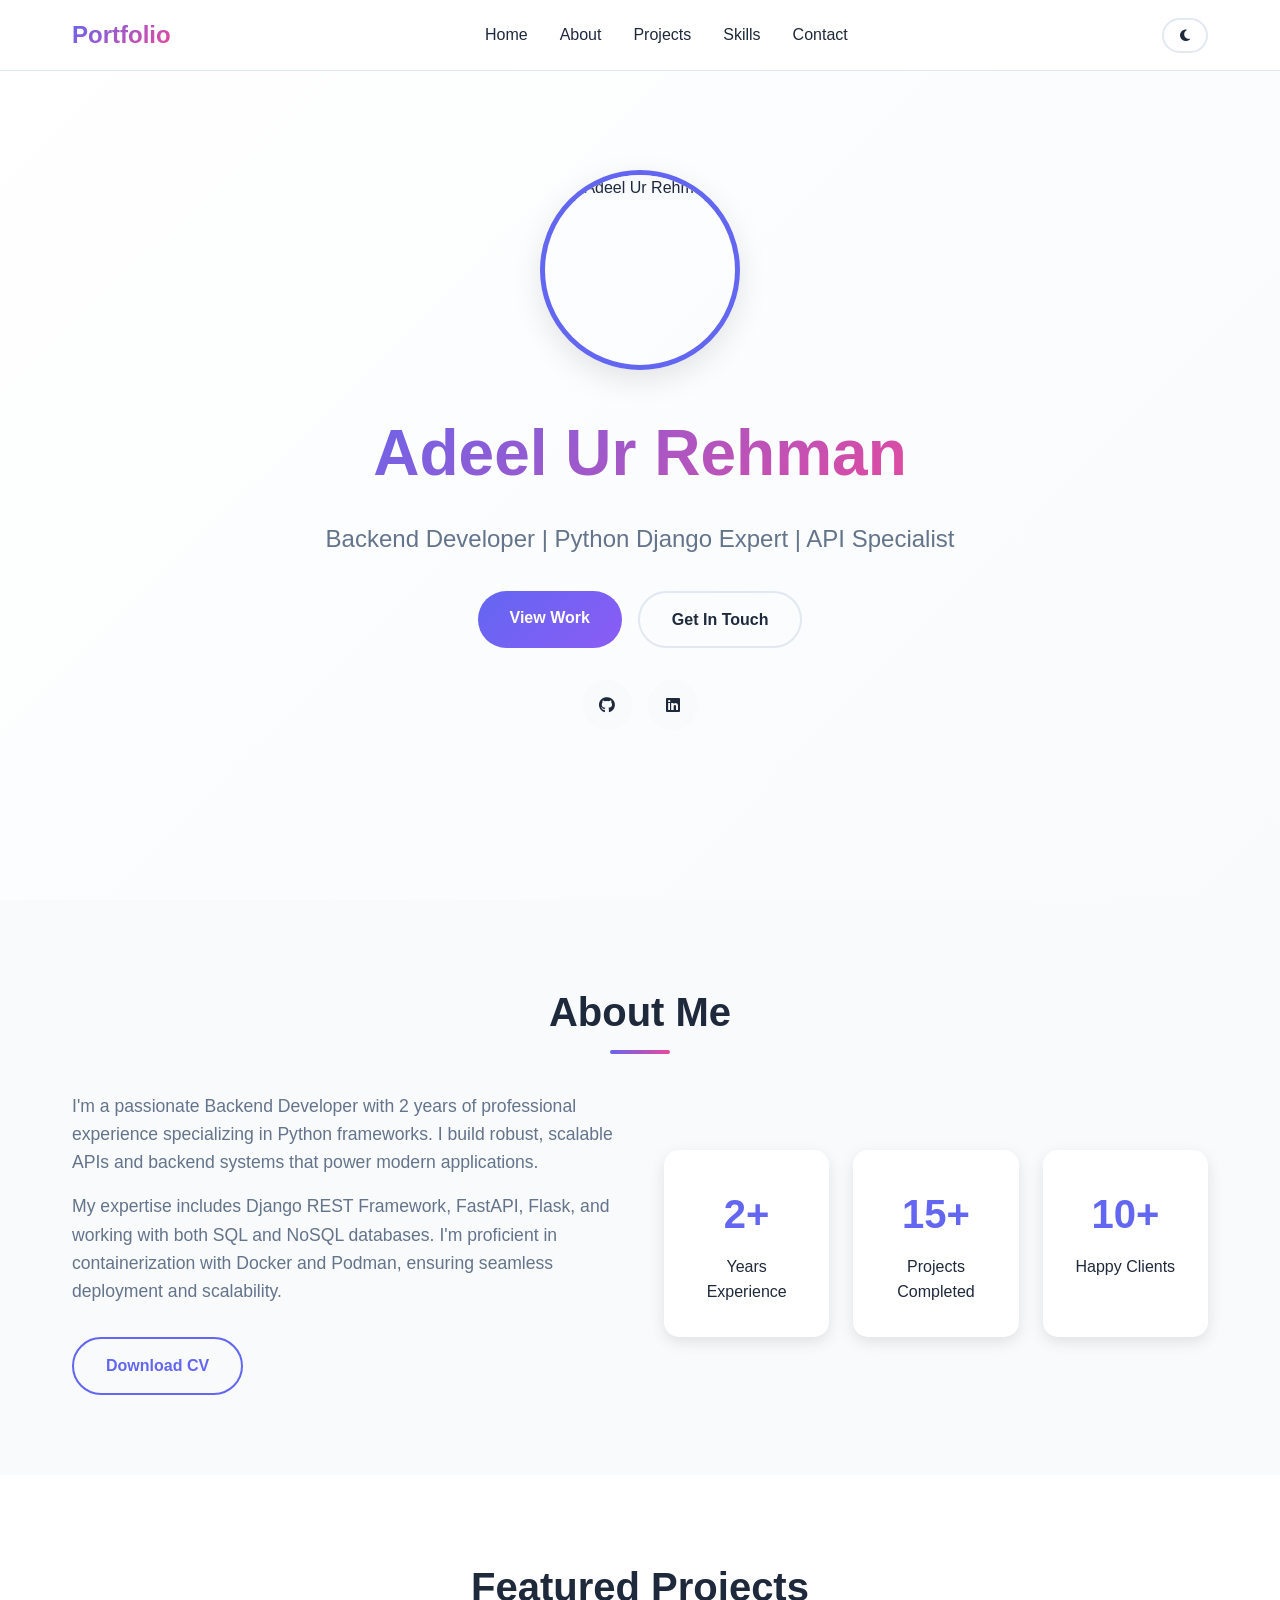
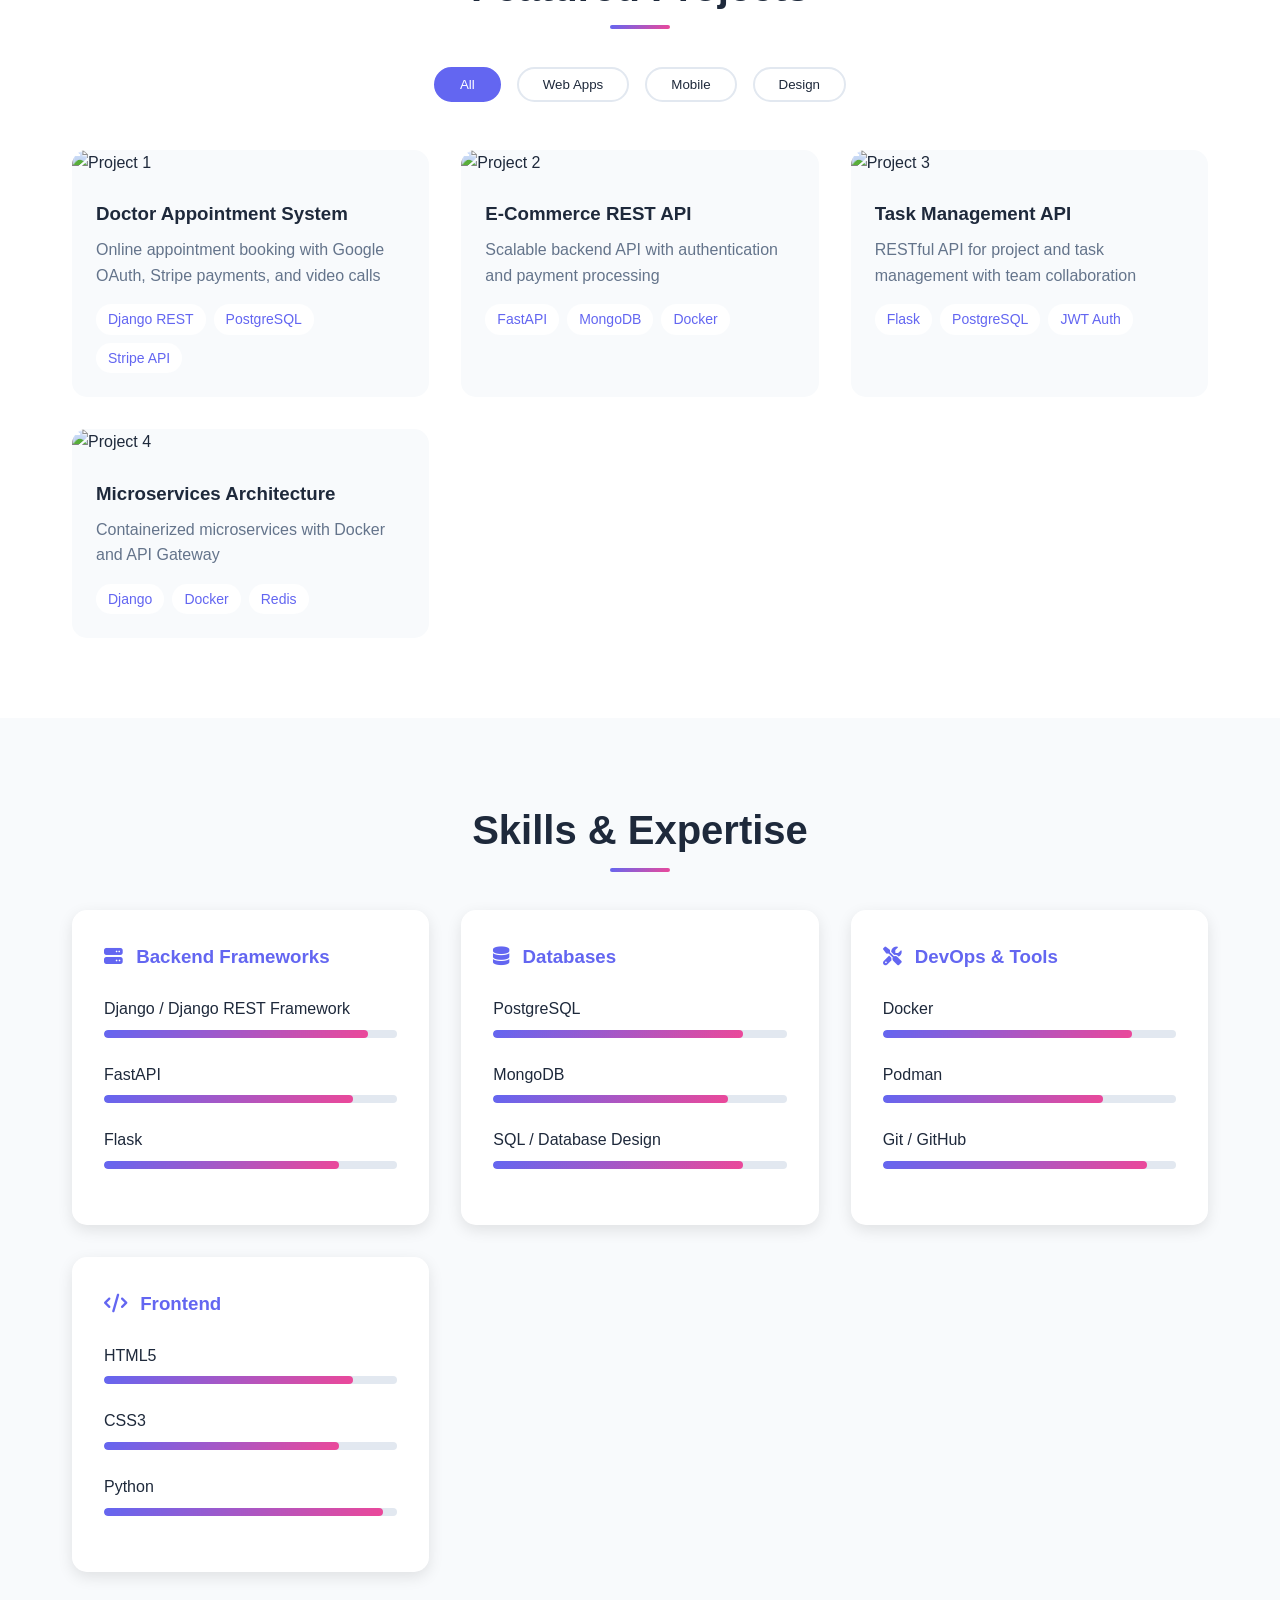
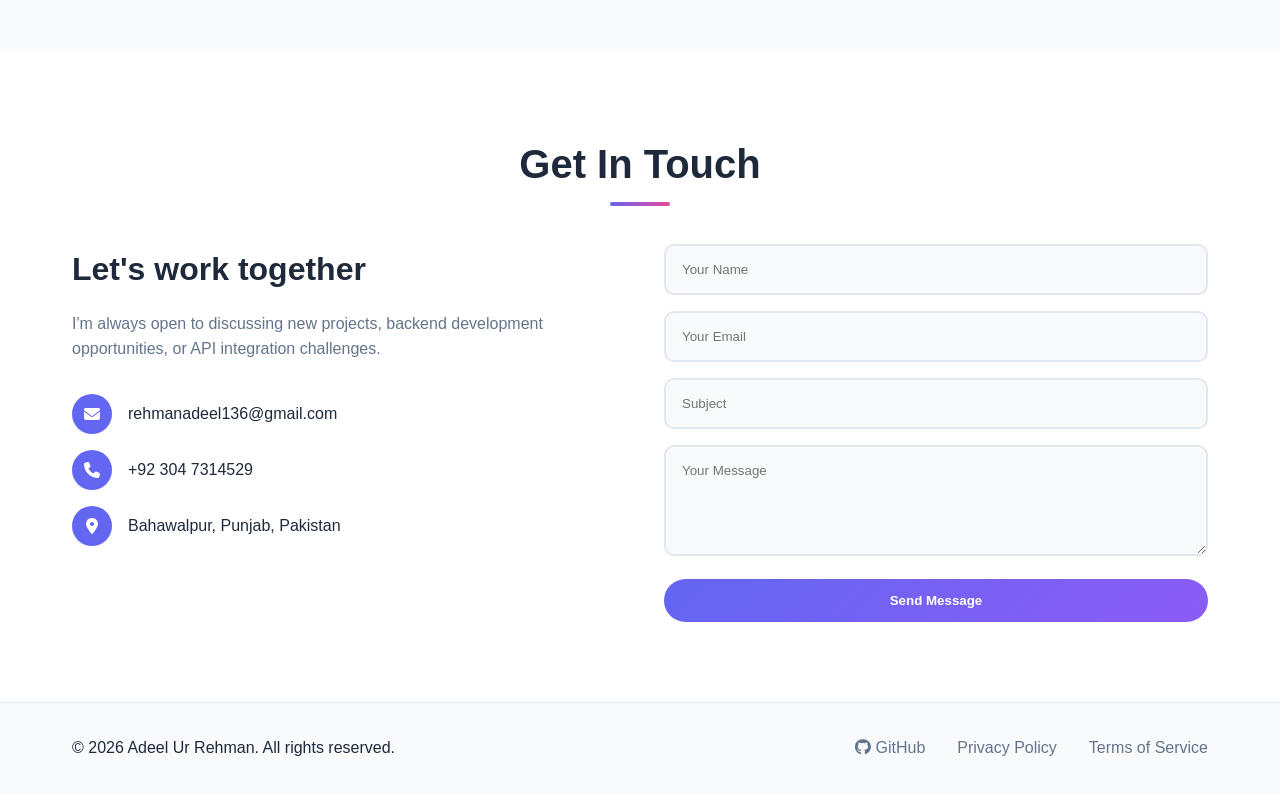
==== portfolio/index.html @ ce714e22 "first commit" ====
<!DOCTYPE html>
<html lang="en">
<head>
    <meta charset="UTF-8">
    <meta name="viewport" content="width=device-width, initial-scale=1.0">
    <title>Professional Portfolio</title>
    <link rel="stylesheet" href="style.css?v=2">
    <link rel="stylesheet" href="https://cdnjs.cloudflare.com/ajax/libs/font-awesome/6.4.0/css/all.min.css">
</head>
<body>
    <nav class="navbar">
        <div class="container">
            <a href="#" class="logo">Portfolio</a>
            <ul class="nav-links">
                <li><a href="#home">Home</a></li>
                <li><a href="#about">About</a></li>
                <li><a href="#projects">Projects</a></li>
                <li><a href="#skills">Skills</a></li>
                <li><a href="#contact">Contact</a></li>
            </ul>
            <button class="theme-toggle" id="themeToggle"><i class="fas fa-moon"></i></button>
        </div>
    </nav>

    <section id="home" class="hero">
        <div class="container">
            <div class="hero-content">
                <div class="profile-image">
                    <img src="profile.jpg" alt="Adeel Ur Rehman" id="profileImg">
                    <div class="upload-overlay">
                        <label for="imageUpload" class="upload-label">
                            <i class="fas fa-camera"></i>
                        </label>
                        <input type="file" id="imageUpload" accept="image/*" style="display: none;">
                    </div>
                </div>
                <h1>Adeel Ur Rehman</h1>
                <p class="subtitle">Backend Developer | Python Django Expert | API Specialist</p>
                <div class="cta-buttons">
                    <a href="#projects" class="btn btn-primary">View Work</a>
                    <a href="#contact" class="btn btn-secondary">Get In Touch</a>
                </div>
                <div class="social-links">
                    <a href="https://github.com/ADEEL-HUB-ART" target="_blank"><i class="fab fa-github"></i></a>
                    <a href="https://www.linkedin.com/in/adeel-rehman-08999b2b2/" target="_blank"><i class="fab fa-linkedin"></i></a>
                </div>
            </div>
        </div>
    </section>

    <section id="about" class="about">
        <div class="container">
            <h2 class="section-title">About Me</h2>
            <div class="about-content">
                <div class="about-text">
                    <p>I'm a passionate Backend Developer with 2 years of professional experience specializing in Python frameworks. I build robust, scalable APIs and backend systems that power modern applications.</p>
                    <p>My expertise includes Django REST Framework, FastAPI, Flask, and working with both SQL and NoSQL databases. I'm proficient in containerization with Docker and Podman, ensuring seamless deployment and scalability.</p>
                    <a href="#" class="btn btn-outline">Download CV</a>
                </div>
                <div class="about-stats">
                    <div class="stat-card">
                        <h3>2+</h3>
                        <p>Years Experience</p>
                    </div>
                    <div class="stat-card">
                        <h3>15+</h3>
                        <p>Projects Completed</p>
                    </div>
                    <div class="stat-card">
                        <h3>10+</h3>
                        <p>Happy Clients</p>
                    </div>
                </div>
            </div>
        </div>
    </section>

    <section id="projects" class="projects">
        <div class="container">
            <h2 class="section-title">Featured Projects</h2>
            <div class="filter-buttons">
                <button class="filter-btn active" data-filter="all">All</button>
                <button class="filter-btn" data-filter="web">Web Apps</button>
                <button class="filter-btn" data-filter="mobile">Mobile</button>
                <button class="filter-btn" data-filter="design">Design</button>
            </div>
            <div class="projects-grid">
                <div class="project-card" data-category="web">
                    <div class="project-image">
                        <img src="https://via.placeholder.com/400x300/6366f1/ffffff?text=Doctor+Appointment+System" alt="Project 1">
                        <div class="project-overlay">
                            <a href="#" class="project-link"><i class="fas fa-external-link-alt"></i></a>
                            <a href="#" class="project-link"><i class="fab fa-github"></i></a>
                        </div>
                    </div>
                    <div class="project-info">
                        <h3>Doctor Appointment System</h3>
                        <p>Online appointment booking with Google OAuth, Stripe payments, and video calls</p>
                        <div class="project-tags">
                            <span>Django REST</span>
                            <span>PostgreSQL</span>
                            <span>Stripe API</span>
                        </div>
                    </div>
                </div>
                <div class="project-card" data-category="web">
                    <div class="project-image">
                        <img src="https://via.placeholder.com/400x300/8b5cf6/ffffff?text=REST+API" alt="Project 2">
                        <div class="project-overlay">
                            <a href="#" class="project-link"><i class="fas fa-external-link-alt"></i></a>
                            <a href="#" class="project-link"><i class="fab fa-github"></i></a>
                        </div>
                    </div>
                    <div class="project-info">
                        <h3>E-Commerce REST API</h3>
                        <p>Scalable backend API with authentication and payment processing</p>
                        <div class="project-tags">
                            <span>FastAPI</span>
                            <span>MongoDB</span>
                            <span>Docker</span>
                        </div>
                    </div>
                </div>
                <div class="project-card" data-category="web">
                    <div class="project-image">
                        <img src="https://via.placeholder.com/400x300/ec4899/ffffff?text=Task+Manager" alt="Project 3">
                        <div class="project-overlay">
                            <a href="#" class="project-link"><i class="fas fa-external-link-alt"></i></a>
                            <a href="#" class="project-link"><i class="fab fa-github"></i></a>
                        </div>
                    </div>
                    <div class="project-info">
                        <h3>Task Management API</h3>
                        <p>RESTful API for project and task management with team collaboration</p>
                        <div class="project-tags">
                            <span>Flask</span>
                            <span>PostgreSQL</span>
                            <span>JWT Auth</span>
                        </div>
                    </div>
                </div>
                <div class="project-card" data-category="web">
                    <div class="project-image">
                        <img src="https://via.placeholder.com/400x300/10b981/ffffff?text=Microservices" alt="Project 4">
                        <div class="project-overlay">
                            <a href="#" class="project-link"><i class="fas fa-external-link-alt"></i></a>
                            <a href="#" class="project-link"><i class="fab fa-github"></i></a>
                        </div>
                    </div>
                    <div class="project-info">
                        <h3>Microservices Architecture</h3>
                        <p>Containerized microservices with Docker and API Gateway</p>
                        <div class="project-tags">
                            <span>Django</span>
                            <span>Docker</span>
                            <span>Redis</span>
                        </div>
                    </div>
                </div>
            </div>
        </div>
    </section>

    <section id="skills" class="skills">
        <div class="container">
            <h2 class="section-title">Skills & Expertise</h2>
            <div class="skills-grid">
                <div class="skill-category">
                    <h3><i class="fas fa-server"></i> Backend Frameworks</h3>
                    <div class="skill-items">
                        <div class="skill-item">
                            <span>Django / Django REST Framework</span>
                            <div class="skill-bar"><div class="skill-progress" data-progress="90"></div></div>
                        </div>
                        <div class="skill-item">
                            <span>FastAPI</span>
                            <div class="skill-bar"><div class="skill-progress" data-progress="85"></div></div>
                        </div>
                        <div class="skill-item">
                            <span>Flask</span>
                            <div class="skill-bar"><div class="skill-progress" data-progress="80"></div></div>
                        </div>
                    </div>
                </div>
                <div class="skill-category">
                    <h3><i class="fas fa-database"></i> Databases</h3>
                    <div class="skill-items">
                        <div class="skill-item">
                            <span>PostgreSQL</span>
                            <div class="skill-bar"><div class="skill-progress" data-progress="85"></div></div>
                        </div>
                        <div class="skill-item">
                            <span>MongoDB</span>
                            <div class="skill-bar"><div class="skill-progress" data-progress="80"></div></div>
                        </div>
                        <div class="skill-item">
                            <span>SQL / Database Design</span>
                            <div class="skill-bar"><div class="skill-progress" data-progress="85"></div></div>
                        </div>
                    </div>
                </div>
                <div class="skill-category">
                    <h3><i class="fas fa-tools"></i> DevOps & Tools</h3>
                    <div class="skill-items">
                        <div class="skill-item">
                            <span>Docker</span>
                            <div class="skill-bar"><div class="skill-progress" data-progress="85"></div></div>
                        </div>
                        <div class="skill-item">
                            <span>Podman</span>
                            <div class="skill-bar"><div class="skill-progress" data-progress="75"></div></div>
                        </div>
                        <div class="skill-item">
                            <span>Git / GitHub</span>
                            <div class="skill-bar"><div class="skill-progress" data-progress="90"></div></div>
                        </div>
                    </div>
                </div>
                <div class="skill-category">
                    <h3><i class="fas fa-code"></i> Frontend</h3>
                    <div class="skill-items">
                        <div class="skill-item">
                            <span>HTML5</span>
                            <div class="skill-bar"><div class="skill-progress" data-progress="85"></div></div>
                        </div>
                        <div class="skill-item">
                            <span>CSS3</span>
                            <div class="skill-bar"><div class="skill-progress" data-progress="80"></div></div>
                        </div>
                        <div class="skill-item">
                            <span>Python</span>
                            <div class="skill-bar"><div class="skill-progress" data-progress="95"></div></div>
                        </div>
                    </div>
                </div>
            </div>
        </div>
    </section>

    <section id="contact" class="contact">
        <div class="container">
            <h2 class="section-title">Get In Touch</h2>
            <div class="contact-content">
                <div class="contact-info">
                    <h3>Let's work together</h3>
                    <p>I'm always open to discussing new projects, backend development opportunities, or API integration challenges.</p>
                    <div class="contact-details">
                        <div class="contact-item">
                            <i class="fas fa-envelope"></i>
                            <span>rehmanadeel136@gmail.com</span>
                        </div>
                        <div class="contact-item">
                            <i class="fas fa-phone"></i>
                            <span>+92 304 7314529</span>
                        </div>
                        <div class="contact-item">
                            <i class="fas fa-map-marker-alt"></i>
                            <span>Bahawalpur, Punjab, Pakistan</span>
                        </div>
                    </div>
                </div>
                <form class="contact-form" id="contactForm">
                    <div class="form-group">
                        <input type="text" name="name" placeholder="Your Name" required>
                    </div>
                    <div class="form-group">
                        <input type="email" name="email" placeholder="Your Email" required>
                    </div>
                    <div class="form-group">
                        <input type="text" name="subject" placeholder="Subject" required>
                    </div>
                    <div class="form-group">
                        <textarea name="message" placeholder="Your Message" rows="5" required></textarea>
                    </div>
                    <button type="submit" class="btn btn-primary">Send Message</button>
                </form>
            </div>
        </div>
    </section>

    <footer class="footer">
        <div class="container">
            <p>&copy; 2026 Adeel Ur Rehman. All rights reserved.</p>
            <div class="footer-links">
                <a href="https://github.com/ADEEL-HUB-ART" target="_blank"><i class="fab fa-github"></i> GitHub</a>
                <a href="#">Privacy Policy</a>
                <a href="#">Terms of Service</a>
            </div>
        </div>
    </footer>

    <script src="script.js?v=3"></script>
</body>
</html>
---- portfolio/style.css ----
* {
    margin: 0;
    padding: 0;
    box-sizing: border-box;
}

:root {
    --primary: #6366f1;
    --secondary: #8b5cf6;
    --accent: #ec4899;
    --bg: #ffffff;
    --bg-secondary: #f8fafc;
    --text: #1e293b;
    --text-secondary: #64748b;
    --border: #e2e8f0;
    --shadow: rgba(0, 0, 0, 0.1);
}

[data-theme="dark"] {
    --bg: #0f172a;
    --bg-secondary: #1e293b;
    --text: #f1f5f9;
    --text-secondary: #94a3b8;
    --border: #334155;
    --shadow: rgba(0, 0, 0, 0.3);
}

body {
    font-family: 'Inter', -apple-system, BlinkMacSystemFont, 'Segoe UI', sans-serif;
    background: var(--bg);
    color: var(--text);
    line-height: 1.6;
    transition: background 0.3s, color 0.3s;
}

html {
    scroll-behavior: smooth;
}

.container {
    max-width: 1200px;
    margin: 0 auto;
    padding: 0 2rem;
}

.navbar {
    position: fixed;
    top: 0;
    width: 100%;
    background: var(--bg);
    backdrop-filter: blur(10px);
    border-bottom: 1px solid var(--border);
    z-index: 1000;
    transition: all 0.3s;
}

.navbar .container {
    display: flex;
    justify-content: space-between;
    align-items: center;
    padding: 1rem 2rem;
}

.logo {
    font-size: 1.5rem;
    font-weight: 700;
    background: linear-gradient(135deg, var(--primary), var(--accent));
    -webkit-background-clip: text;
    -webkit-text-fill-color: transparent;
    text-decoration: none;
}

.nav-links {
    display: flex;
    list-style: none;
    gap: 2rem;
}

.nav-links a {
    color: var(--text);
    text-decoration: none;
    font-weight: 500;
    transition: color 0.3s;
}

.nav-links a:hover {
    color: var(--primary);
}

.theme-toggle {
    background: none;
    border: 2px solid var(--border);
    color: var(--text);
    padding: 0.5rem 1rem;
    border-radius: 50px;
    cursor: pointer;
    transition: all 0.3s;
}

.theme-toggle:hover {
    border-color: var(--primary);
    color: var(--primary);
}

.hero {
    min-height: 100vh;
    display: flex;
    align-items: center;
    padding-top: 80px;
    background: linear-gradient(135deg, var(--bg) 0%, var(--bg-secondary) 100%);
}

.hero-content {
    text-align: center;
}

.profile-image {
    width: 200px;
    height: 200px;
    margin: 0 auto 2rem;
    position: relative;
    border-radius: 50%;
    overflow: hidden;
    border: 5px solid var(--primary);
    box-shadow: 0 10px 30px var(--shadow);
}

.profile-image img {
    width: 100%;
    height: 100%;
    object-fit: cover;
    background: var(--bg-secondary);
}

.upload-overlay {
    position: absolute;
    bottom: 0;
    left: 0;
    right: 0;
    background: rgba(99, 102, 241, 0.9);
    padding: 0.5rem;
    opacity: 0;
    transition: opacity 0.3s;
}

.profile-image:hover .upload-overlay {
    opacity: 1;
}

.upload-label {
    color: white;
    cursor: pointer;
    display: flex;
    align-items: center;
    justify-content: center;
}

.upload-label i {
    font-size: 1.2rem;
}

.hero h1 {
    font-size: 4rem;
    font-weight: 800;
    margin-bottom: 1rem;
    background: linear-gradient(135deg, var(--primary), var(--accent));
    -webkit-background-clip: text;
    -webkit-text-fill-color: transparent;
    animation: fadeInUp 0.8s ease;
}

.subtitle {
    font-size: 1.5rem;
    color: var(--text-secondary);
    margin-bottom: 2rem;
    animation: fadeInUp 1s ease;
}

.cta-buttons {
    display: flex;
    gap: 1rem;
    justify-content: center;
    margin-bottom: 2rem;
    animation: fadeInUp 1.2s ease;
}

.btn {
    padding: 0.875rem 2rem;
    border-radius: 50px;
    text-decoration: none;
    font-weight: 600;
    transition: all 0.3s;
    display: inline-block;
    cursor: pointer;
}

.btn-primary {
    background: linear-gradient(135deg, var(--primary), var(--secondary));
    color: white;
    border: none;
}

.btn-primary:hover {
    transform: translateY(-2px);
    box-shadow: 0 10px 25px var(--shadow);
}

.btn-secondary {
    background: transparent;
    color: var(--text);
    border: 2px solid var(--border);
}

.btn-secondary:hover {
    border-color: var(--primary);
    color: var(--primary);
}

.btn-outline {
    background: transparent;
    color: var(--primary);
    border: 2px solid var(--primary);
}

.btn-outline:hover {
    background: var(--primary);
    color: white;
}

.social-links {
    display: flex;
    gap: 1rem;
    justify-content: center;
    animation: fadeInUp 1.4s ease;
}

.social-links a {
    width: 50px;
    height: 50px;
    display: flex;
    align-items: center;
    justify-content: center;
    border-radius: 50%;
    background: var(--bg-secondary);
    color: var(--text);
    text-decoration: none;
    transition: all 0.3s;
}

.social-links a:hover {
    background: var(--primary);
    color: white;
    transform: translateY(-5px);
}

section {
    padding: 5rem 0;
}

.section-title {
    font-size: 2.5rem;
    text-align: center;
    margin-bottom: 3rem;
    position: relative;
}

.section-title::after {
    content: '';
    position: absolute;
    bottom: -10px;
    left: 50%;
    transform: translateX(-50%);
    width: 60px;
    height: 4px;
    background: linear-gradient(135deg, var(--primary), var(--accent));
    border-radius: 2px;
}

.about {
    background: var(--bg-secondary);
}

.about-content {
    display: grid;
    grid-template-columns: 1fr 1fr;
    gap: 3rem;
    align-items: center;
}

.about-text p {
    margin-bottom: 1rem;
    color: var(--text-secondary);
    font-size: 1.1rem;
}

.about-text .btn {
    margin-top: 1rem;
}

.about-stats {
    display: grid;
    grid-template-columns: repeat(3, 1fr);
    gap: 1.5rem;
}

.stat-card {
    background: var(--bg);
    padding: 2rem;
    border-radius: 15px;
    text-align: center;
    box-shadow: 0 5px 15px var(--shadow);
    transition: transform 0.3s;
}

.stat-card:hover {
    transform: translateY(-5px);
}

.stat-card h3 {
    font-size: 2.5rem;
    color: var(--primary);
    margin-bottom: 0.5rem;
}

.filter-buttons {
    display: flex;
    justify-content: center;
    gap: 1rem;
    margin-bottom: 3rem;
    flex-wrap: wrap;
}

.filter-btn {
    padding: 0.5rem 1.5rem;
    border: 2px solid var(--border);
    background: transparent;
    color: var(--text);
    border-radius: 50px;
    cursor: pointer;
    transition: all 0.3s;
}

.filter-btn.active,
.filter-btn:hover {
    background: var(--primary);
    color: white;
    border-color: var(--primary);
}

.projects-grid {
    display: grid;
    grid-template-columns: repeat(auto-fit, minmax(350px, 1fr));
    gap: 2rem;
}

.project-card {
    background: var(--bg-secondary);
    border-radius: 15px;
    overflow: hidden;
    transition: all 0.3s;
}

.project-card:hover {
    transform: translateY(-10px);
    box-shadow: 0 15px 35px var(--shadow);
}

.project-image {
    position: relative;
    overflow: hidden;
}

.project-image img {
    width: 100%;
    height: 250px;
    object-fit: cover;
    transition: transform 0.3s;
}

.project-card:hover .project-image img {
    transform: scale(1.1);
}

.project-overlay {
    position: absolute;
    top: 0;
    left: 0;
    width: 100%;
    height: 100%;
    background: rgba(99, 102, 241, 0.9);
    display: flex;
    align-items: center;
    justify-content: center;
    gap: 1rem;
    opacity: 0;
    transition: opacity 0.3s;
}

.project-card:hover .project-overlay {
    opacity: 1;
}

.project-link {
    width: 50px;
    height: 50px;
    background: white;
    color: var(--primary);
    display: flex;
    align-items: center;
    justify-content: center;
    border-radius: 50%;
    text-decoration: none;
    transition: transform 0.3s;
}

.project-link:hover {
    transform: scale(1.1);
}

.project-info {
    padding: 1.5rem;
}

.project-info h3 {
    margin-bottom: 0.5rem;
}

.project-info p {
    color: var(--text-secondary);
    margin-bottom: 1rem;
}

.project-tags {
    display: flex;
    gap: 0.5rem;
    flex-wrap: wrap;
}

.project-tags span {
    padding: 0.25rem 0.75rem;
    background: var(--bg);
    border-radius: 20px;
    font-size: 0.875rem;
    color: var(--primary);
}

.skills {
    background: var(--bg-secondary);
}

.skills-grid {
    display: grid;
    grid-template-columns: repeat(auto-fit, minmax(300px, 1fr));
    gap: 2rem;
}

.skill-category {
    background: var(--bg);
    padding: 2rem;
    border-radius: 15px;
    box-shadow: 0 5px 15px var(--shadow);
}

.skill-category h3 {
    margin-bottom: 1.5rem;
    color: var(--primary);
}

.skill-category h3 i {
    margin-right: 0.5rem;
}

.skill-item {
    margin-bottom: 1.5rem;
}

.skill-item span {
    display: block;
    margin-bottom: 0.5rem;
    font-weight: 500;
}

.skill-bar {
    height: 8px;
    background: var(--border);
    border-radius: 10px;
    overflow: hidden;
}

.skill-progress {
    height: 100%;
    background: linear-gradient(135deg, var(--primary), var(--accent));
    border-radius: 10px;
    width: 0;
    transition: width 1s ease;
}

.contact-content {
    display: grid;
    grid-template-columns: 1fr 1fr;
    gap: 3rem;
}

.contact-info h3 {
    font-size: 2rem;
    margin-bottom: 1rem;
}

.contact-info p {
    color: var(--text-secondary);
    margin-bottom: 2rem;
}

.contact-details {
    display: flex;
    flex-direction: column;
    gap: 1rem;
}

.contact-item {
    display: flex;
    align-items: center;
    gap: 1rem;
}

.contact-item i {
    width: 40px;
    height: 40px;
    background: var(--primary);
    color: white;
    display: flex;
    align-items: center;
    justify-content: center;
    border-radius: 50%;
}

.contact-form {
    display: flex;
    flex-direction: column;
    gap: 1rem;
}

.form-group input,
.form-group textarea {
    width: 100%;
    padding: 1rem;
    border: 2px solid var(--border);
    border-radius: 10px;
    background: var(--bg-secondary);
    color: var(--text);
    font-family: inherit;
    transition: border-color 0.3s;
}

.form-group input:focus,
.form-group textarea:focus {
    outline: none;
    border-color: var(--primary);
}

.footer {
    background: var(--bg-secondary);
    padding: 2rem 0;
    text-align: center;
    border-top: 1px solid var(--border);
}

.footer .container {
    display: flex;
    justify-content: space-between;
    align-items: center;
}

.footer-links {
    display: flex;
    gap: 2rem;
}

.footer-links a {
    color: var(--text-secondary);
    text-decoration: none;
    transition: color 0.3s;
}

.footer-links a:hover {
    color: var(--primary);
}

@media (max-width: 768px) {
    .nav-links {
        display: none;
    }
    .hero h1 {
        font-size: 2.5rem;
    }
    .subtitle {
        font-size: 1.2rem;
    }
    .cta-buttons {
        flex-direction: column;
    }
    .about-content,
    .contact-content {
        grid-template-columns: 1fr;
    }
    .about-stats {
        grid-template-columns: 1fr;
    }
    .projects-grid {
        grid-template-columns: 1fr;
    }
    .footer .container {
        flex-direction: column;
        gap: 1rem;
    }
}

@keyframes fadeInUp {
    from {
        opacity: 0;
        transform: translateY(30px);
    }
    to {
        opacity: 1;
        transform: translateY(0);
    }
}
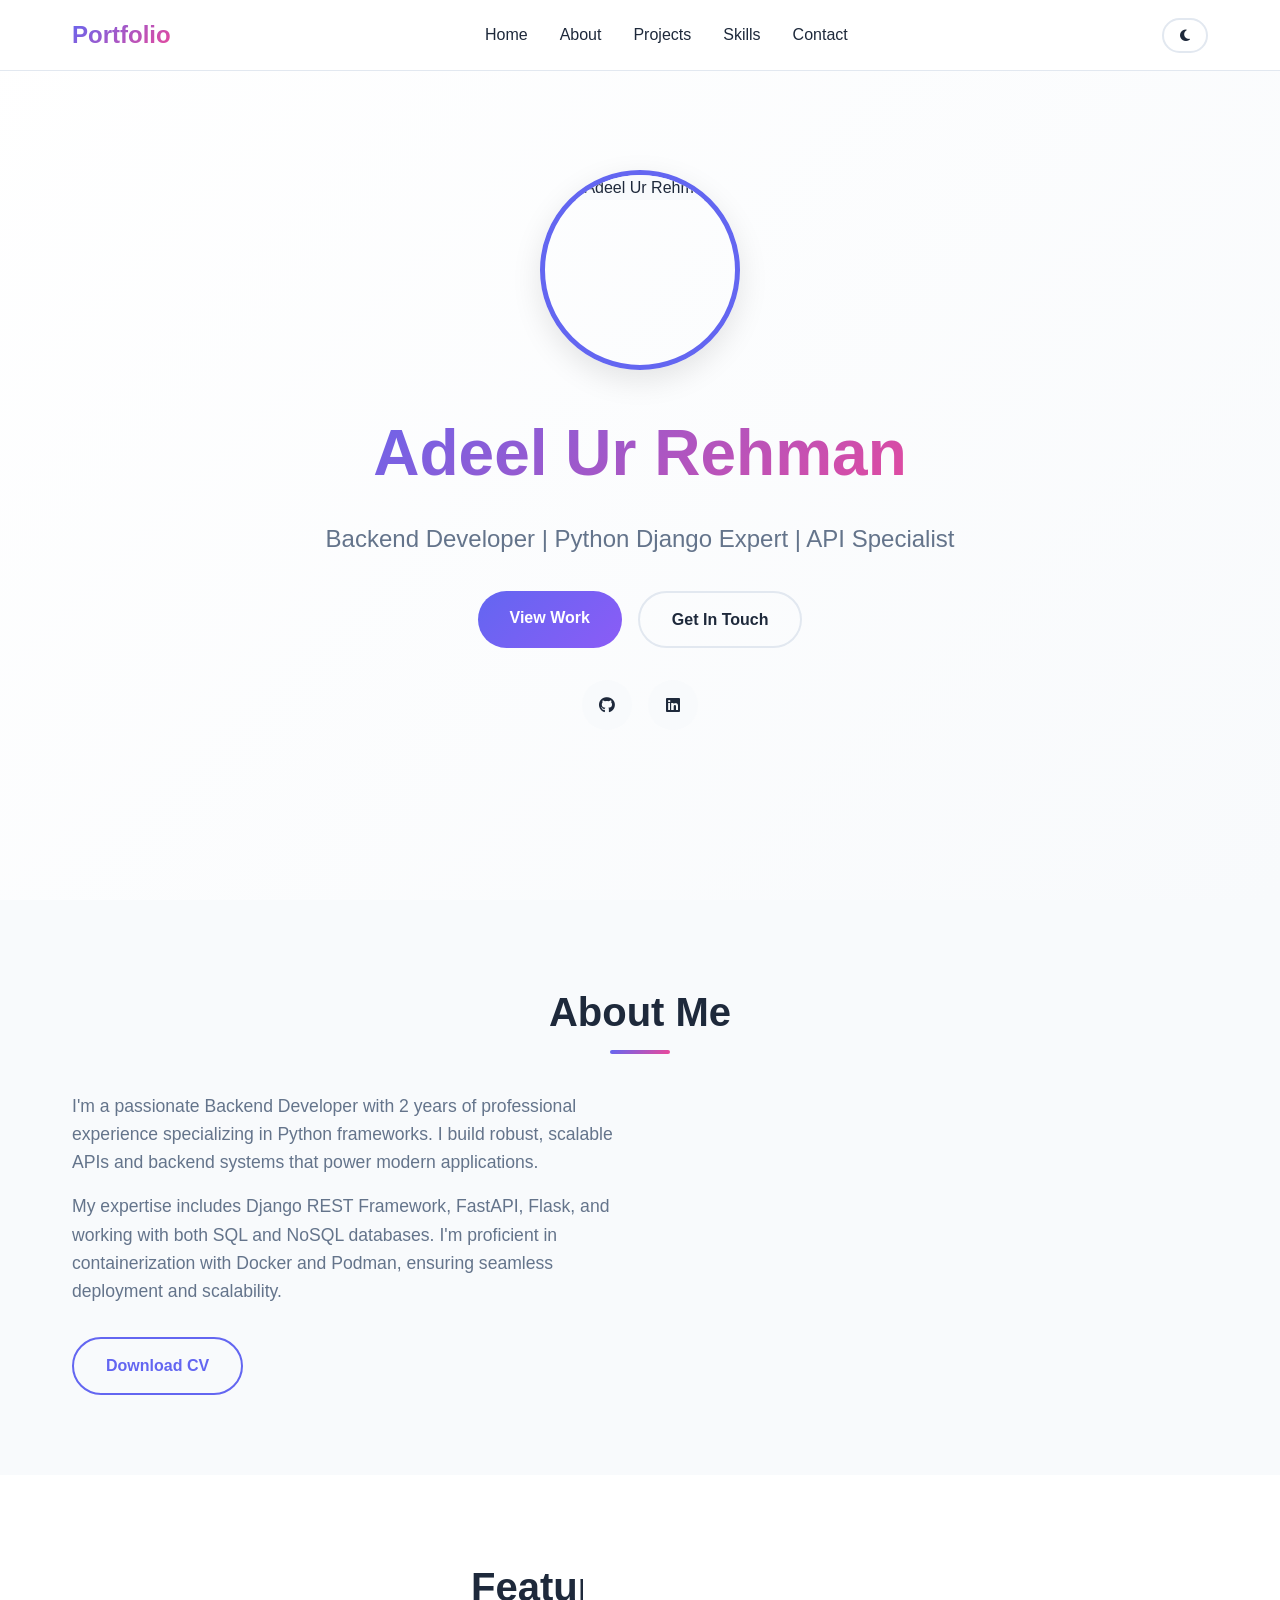
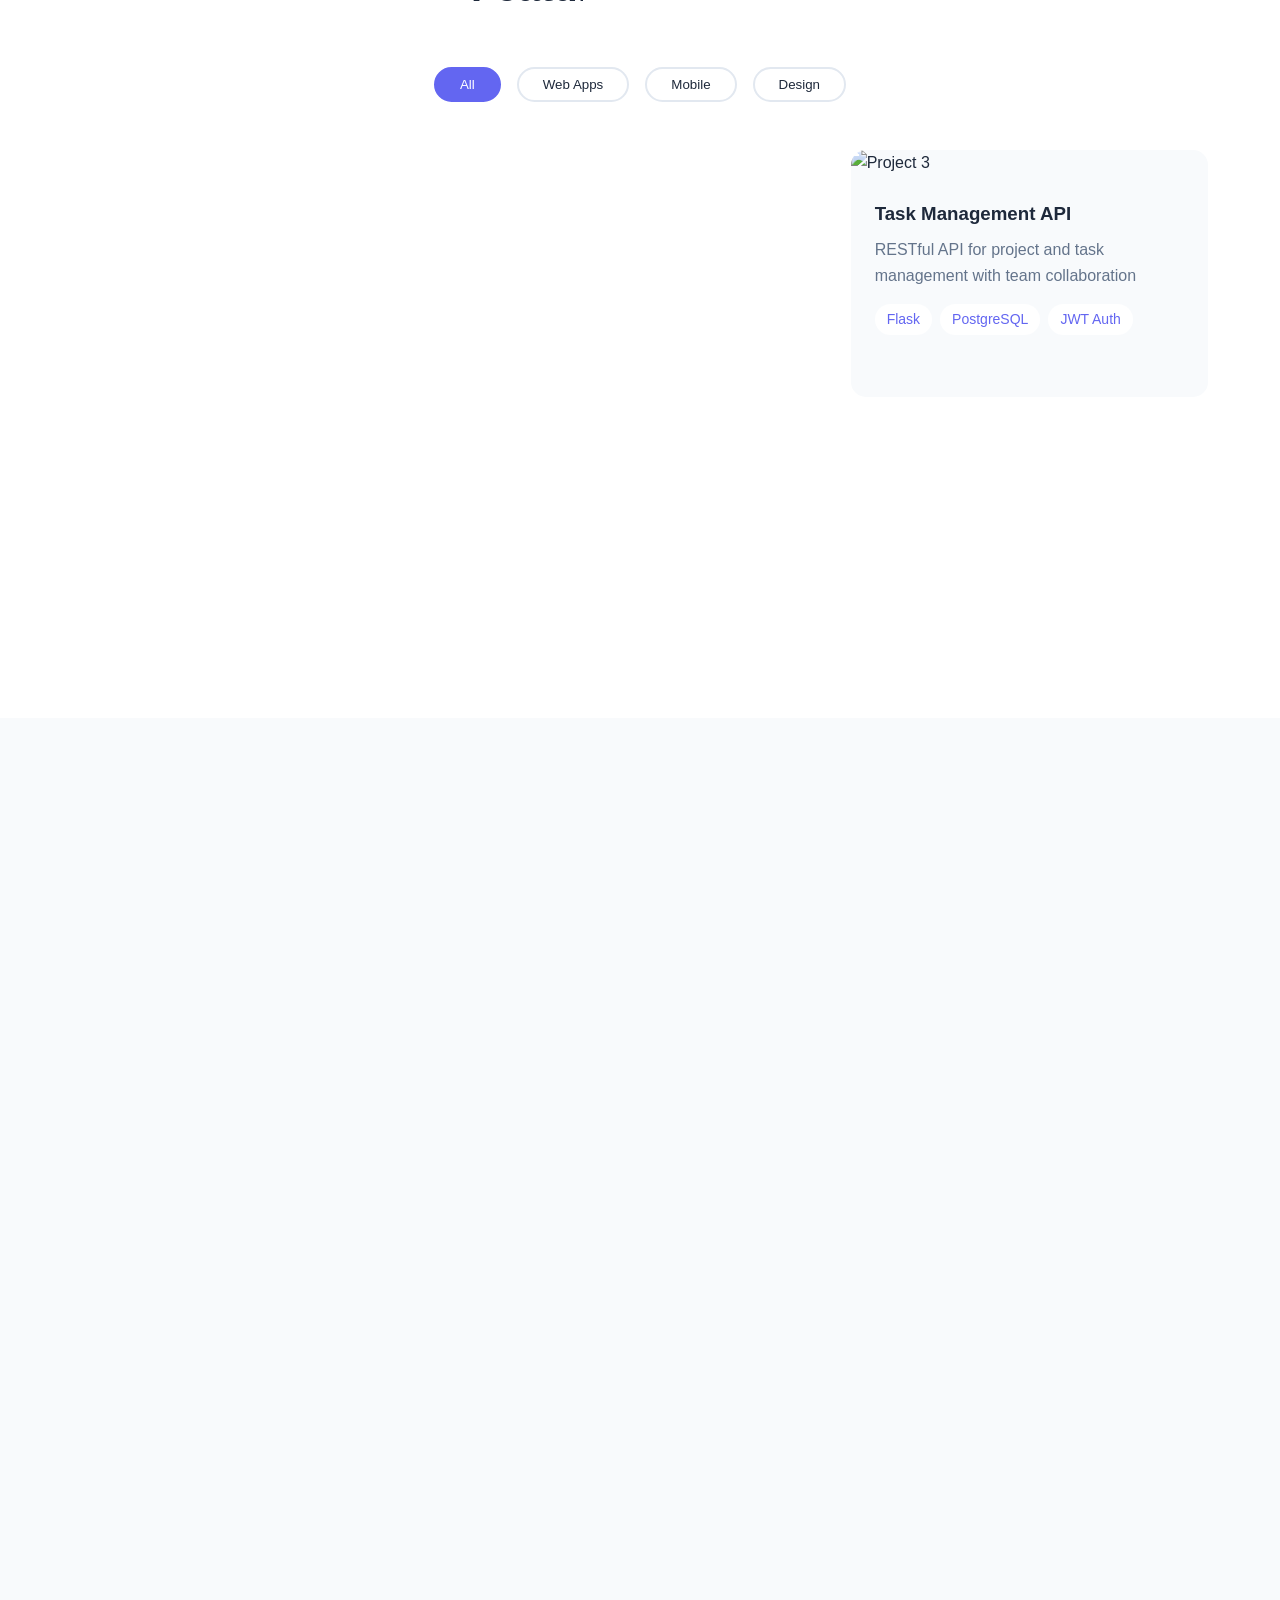
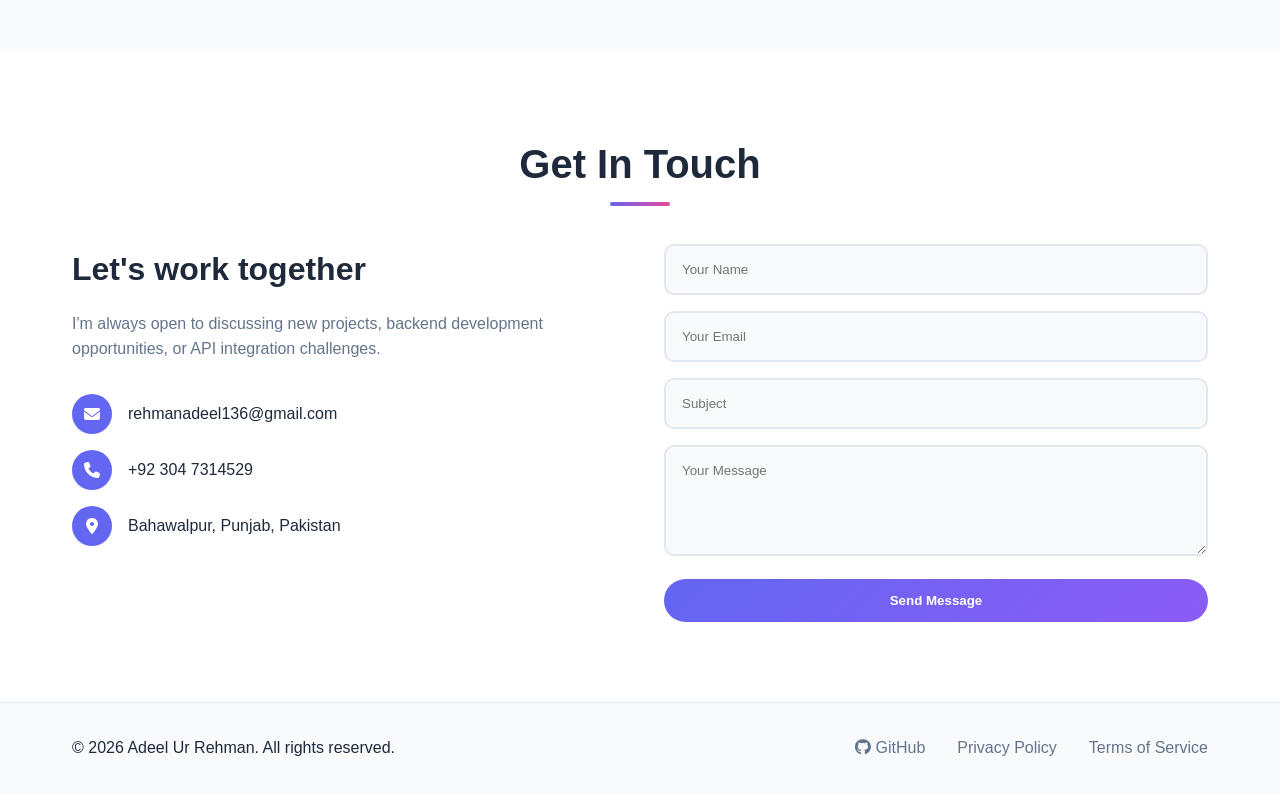
==== commit 6bba0480: "fixes" ====
--- a/portfolio/index.html
+++ b/portfolio/index.html
@@ -26,7 +26,7 @@
         <div class="container">
             <div class="hero-content">
                 <div class="profile-image">
-                    <img src="profile.jpg" alt="Adeel Ur Rehman" id="profileImg">
+                    <img src="https://via.placeholder.com/200x200/6366f1/ffffff?text=AR" alt="Adeel Ur Rehman" id="profileImg">
                     <div class="upload-overlay">
                         <label for="imageUpload" class="upload-label">
                             <i class="fas fa-camera"></i>
@@ -289,6 +289,6 @@
         </div>
     </footer>
 
-    <script src="script.js?v=3"></script>
+    <script src="script.js?v=999"></script>
 </body>
 </html>
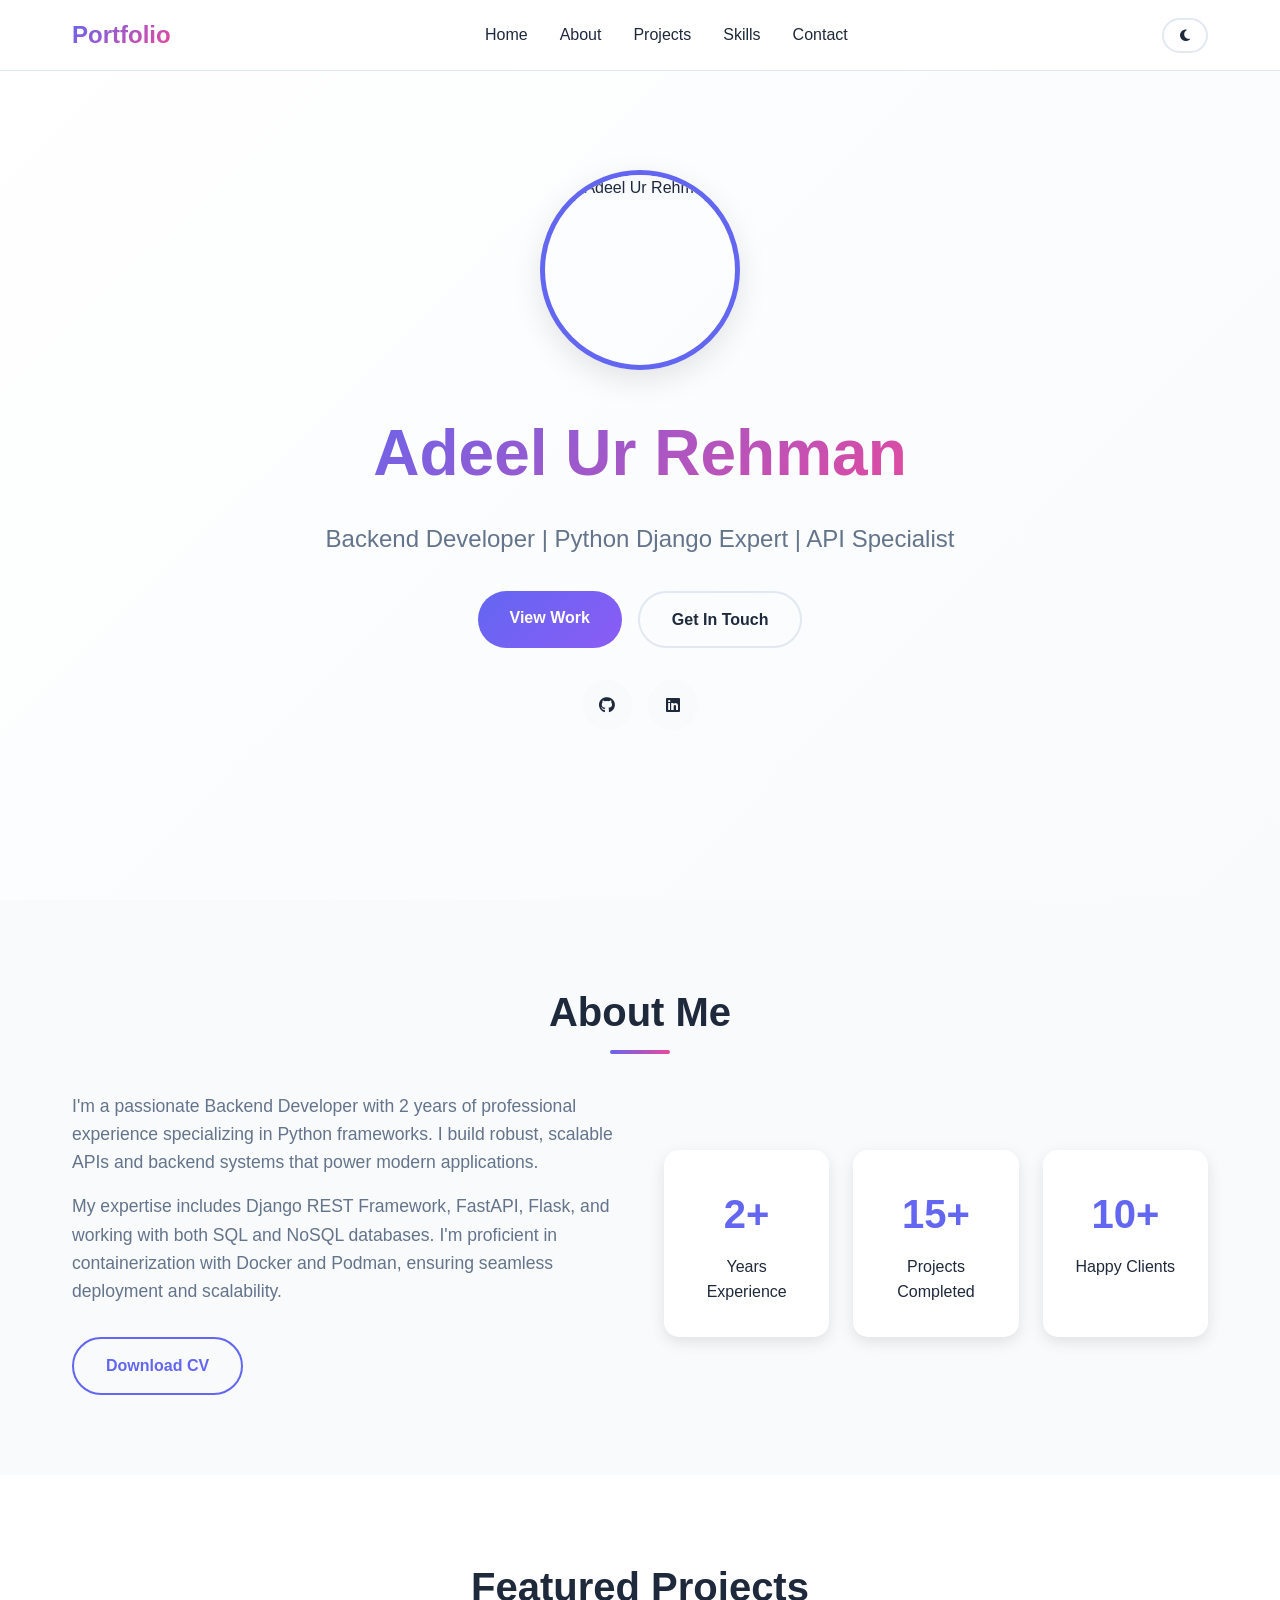
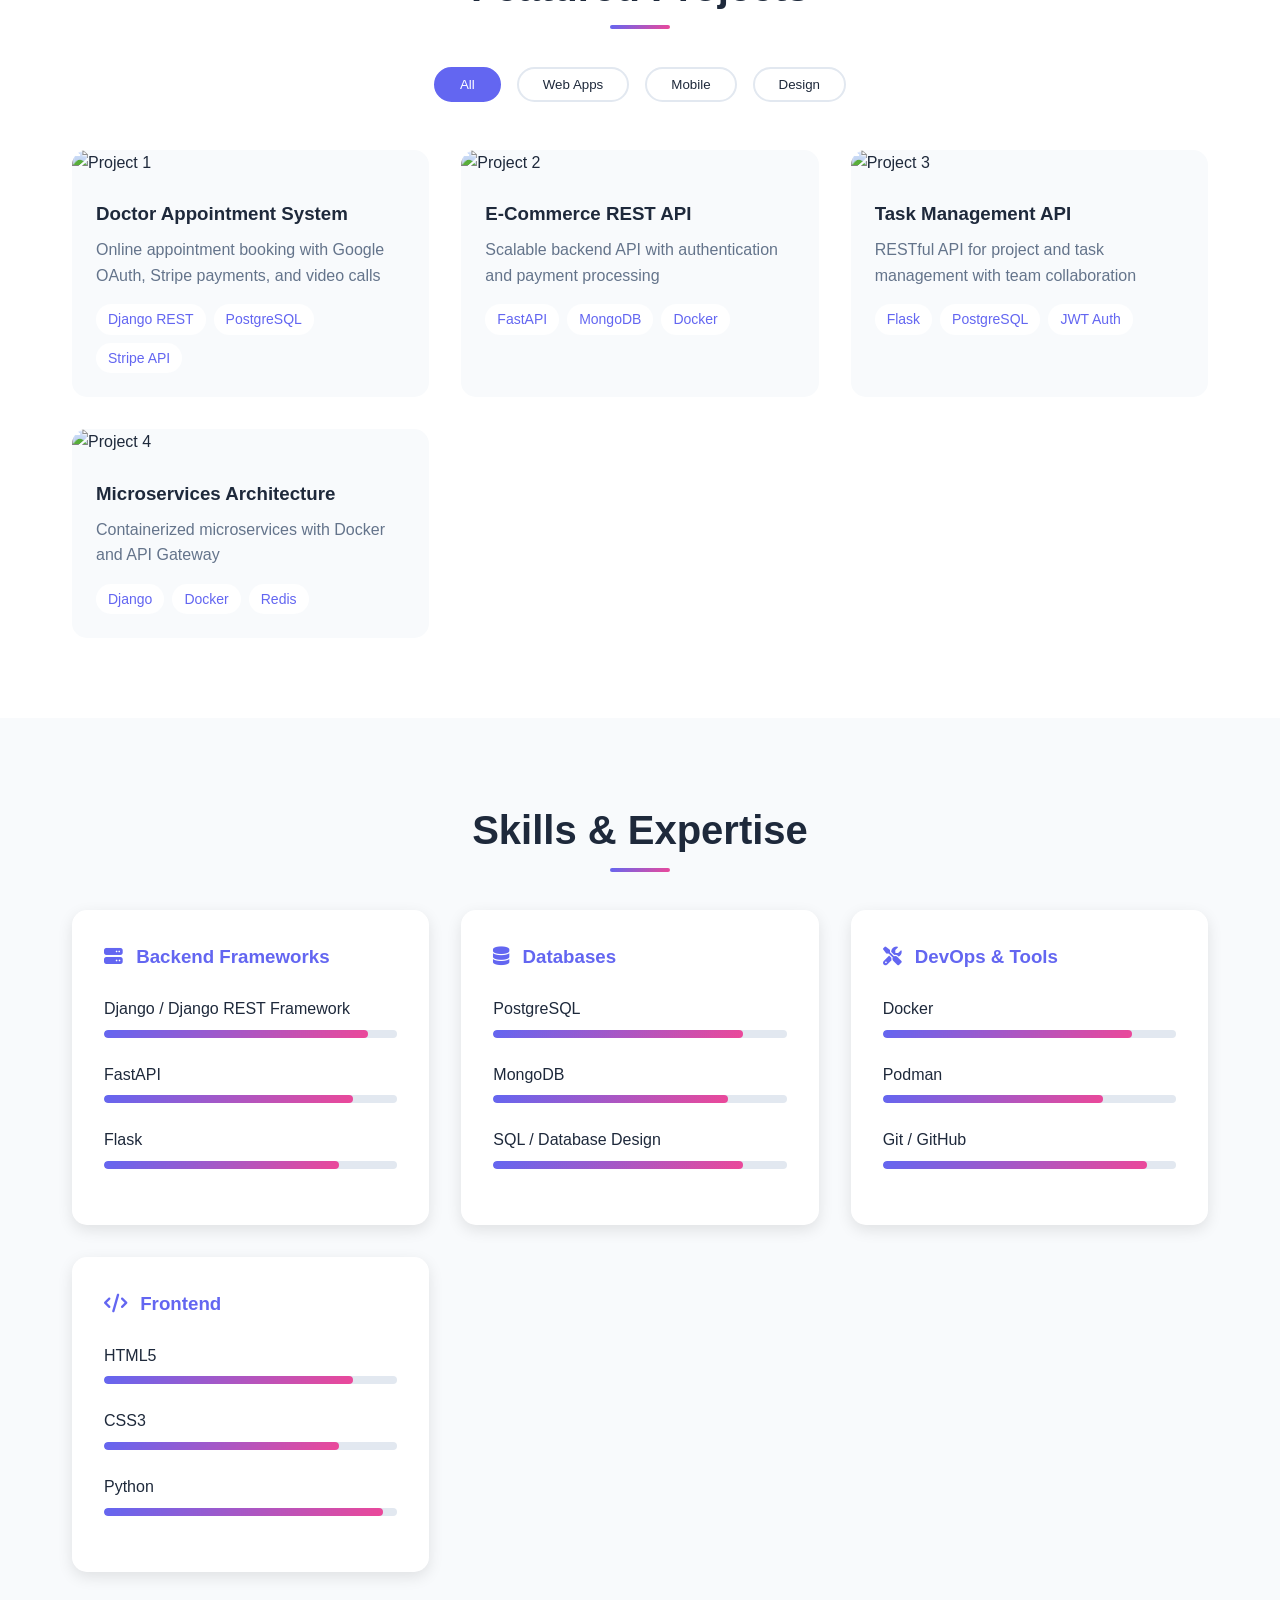
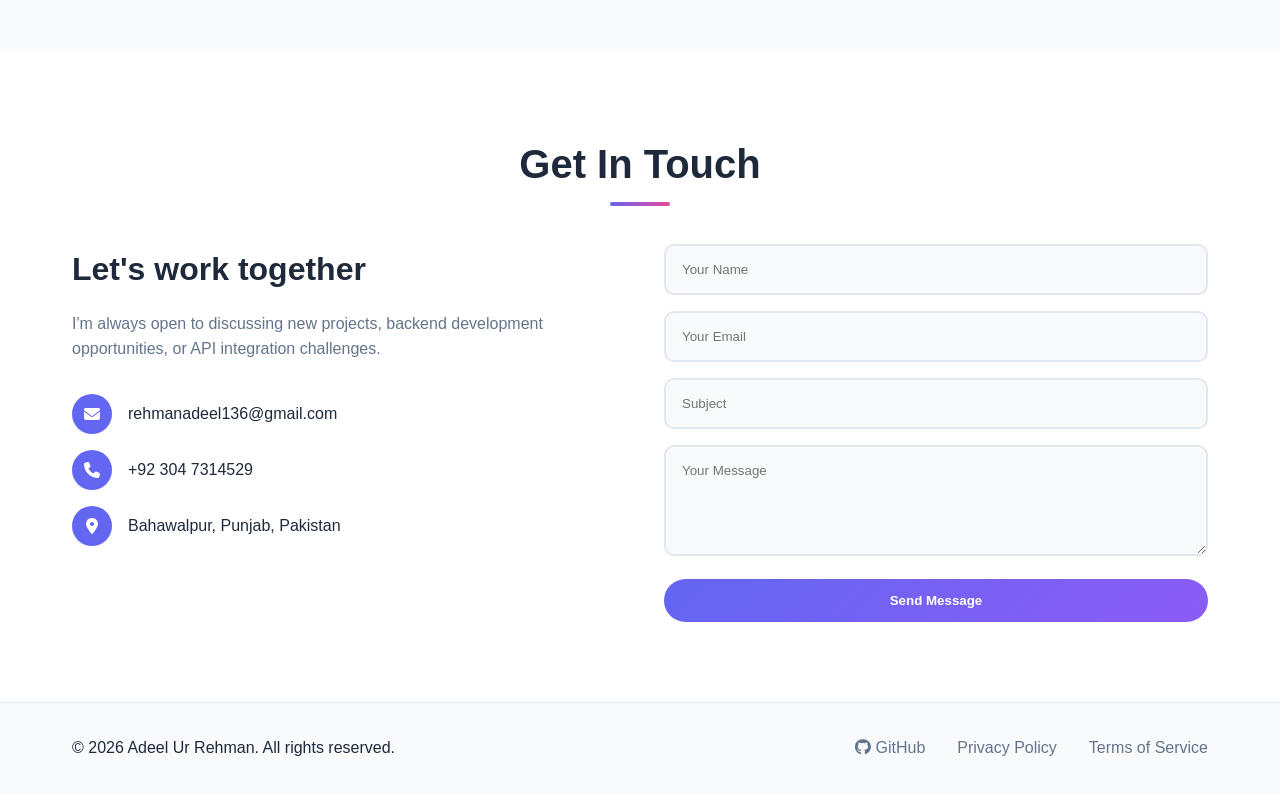
==== commit b9945d1b: "hi" ====
--- a/portfolio/index.html
+++ b/portfolio/index.html
@@ -27,12 +27,6 @@
             <div class="hero-content">
                 <div class="profile-image">
                     <img src="https://via.placeholder.com/200x200/6366f1/ffffff?text=AR" alt="Adeel Ur Rehman" id="profileImg">
-                    <div class="upload-overlay">
-                        <label for="imageUpload" class="upload-label">
-                            <i class="fas fa-camera"></i>
-                        </label>
-                        <input type="file" id="imageUpload" accept="image/*" style="display: none;">
-                    </div>
                 </div>
                 <h1>Adeel Ur Rehman</h1>
                 <p class="subtitle">Backend Developer | Python Django Expert | API Specialist</p>
--- a/portfolio/style.css
+++ b/portfolio/style.css
@@ -132,33 +132,6 @@
     background: var(--bg-secondary);
 }
 
-.upload-overlay {
-    position: absolute;
-    bottom: 0;
-    left: 0;
-    right: 0;
-    background: rgba(99, 102, 241, 0.9);
-    padding: 0.5rem;
-    opacity: 0;
-    transition: opacity 0.3s;
-}
-
-.profile-image:hover .upload-overlay {
-    opacity: 1;
-}
-
-.upload-label {
-    color: white;
-    cursor: pointer;
-    display: flex;
-    align-items: center;
-    justify-content: center;
-}
-
-.upload-label i {
-    font-size: 1.2rem;
-}
-
 .hero h1 {
     font-size: 4rem;
     font-weight: 800;
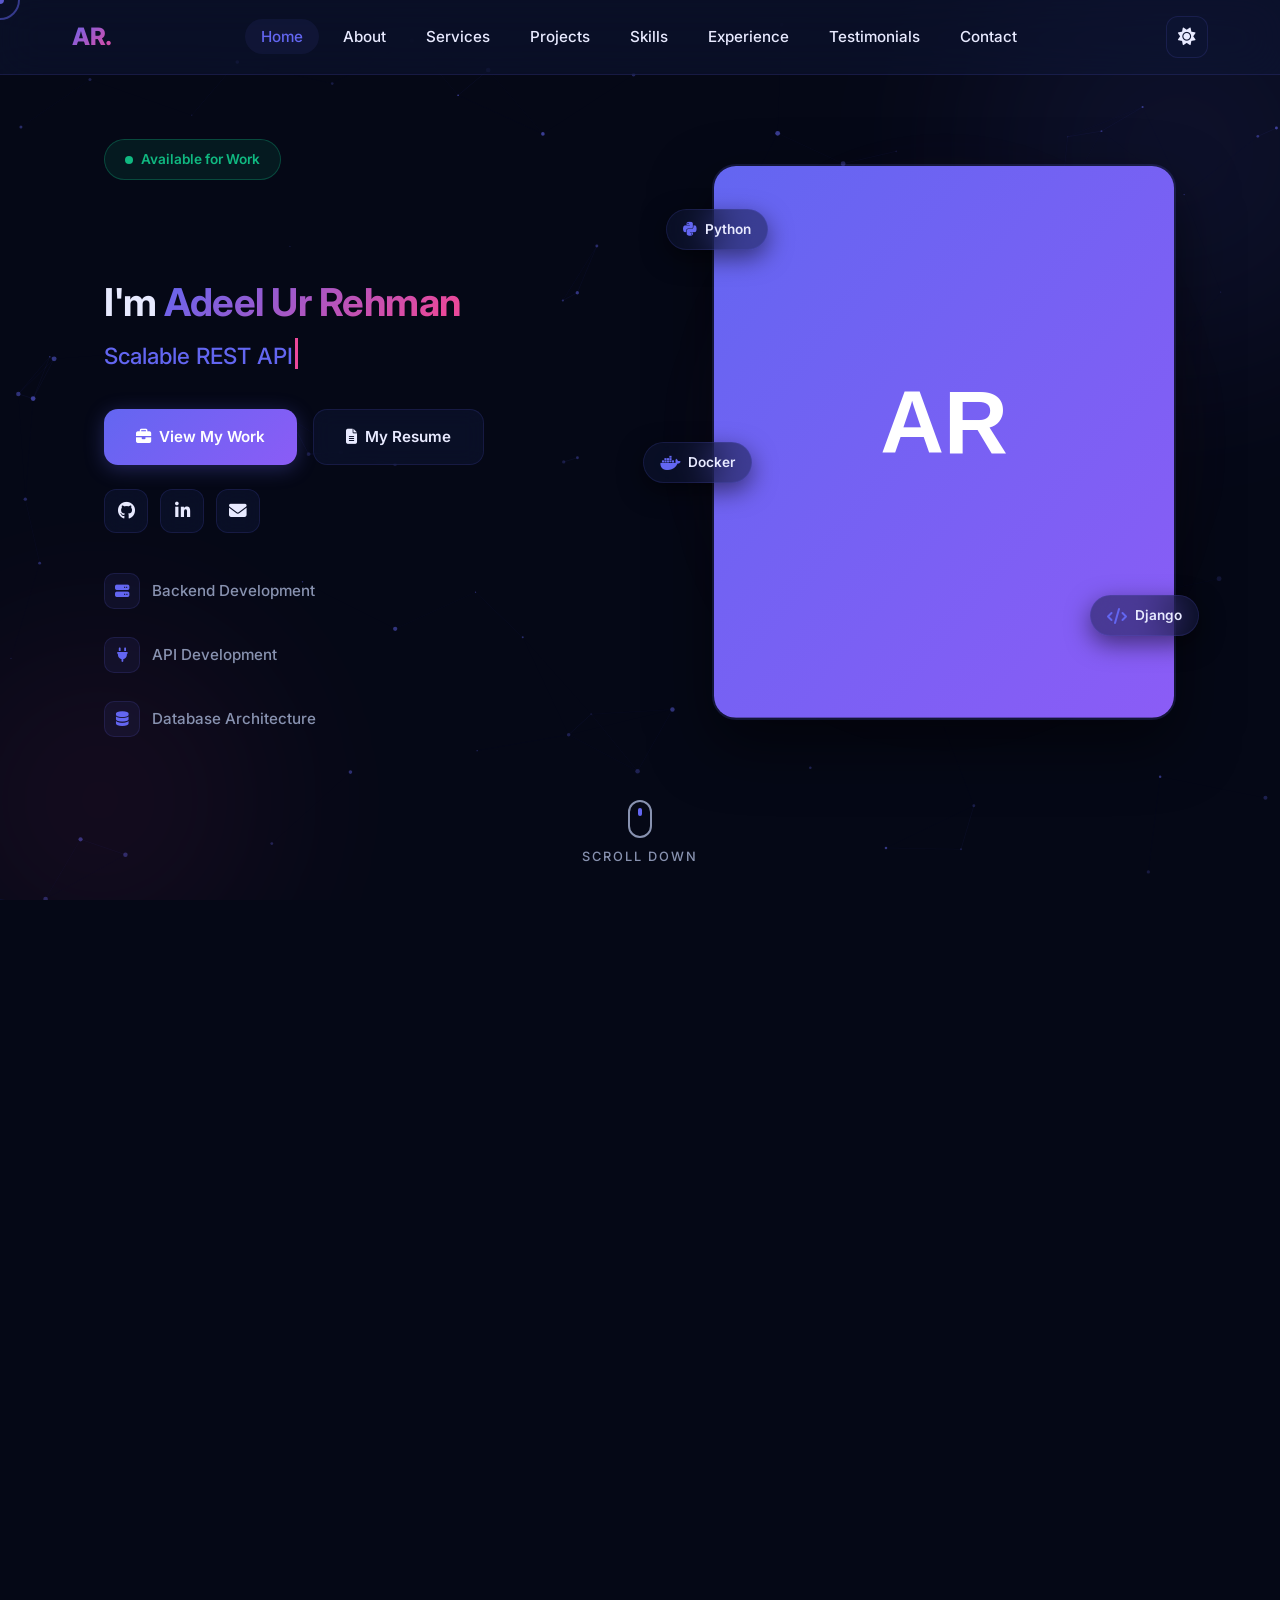
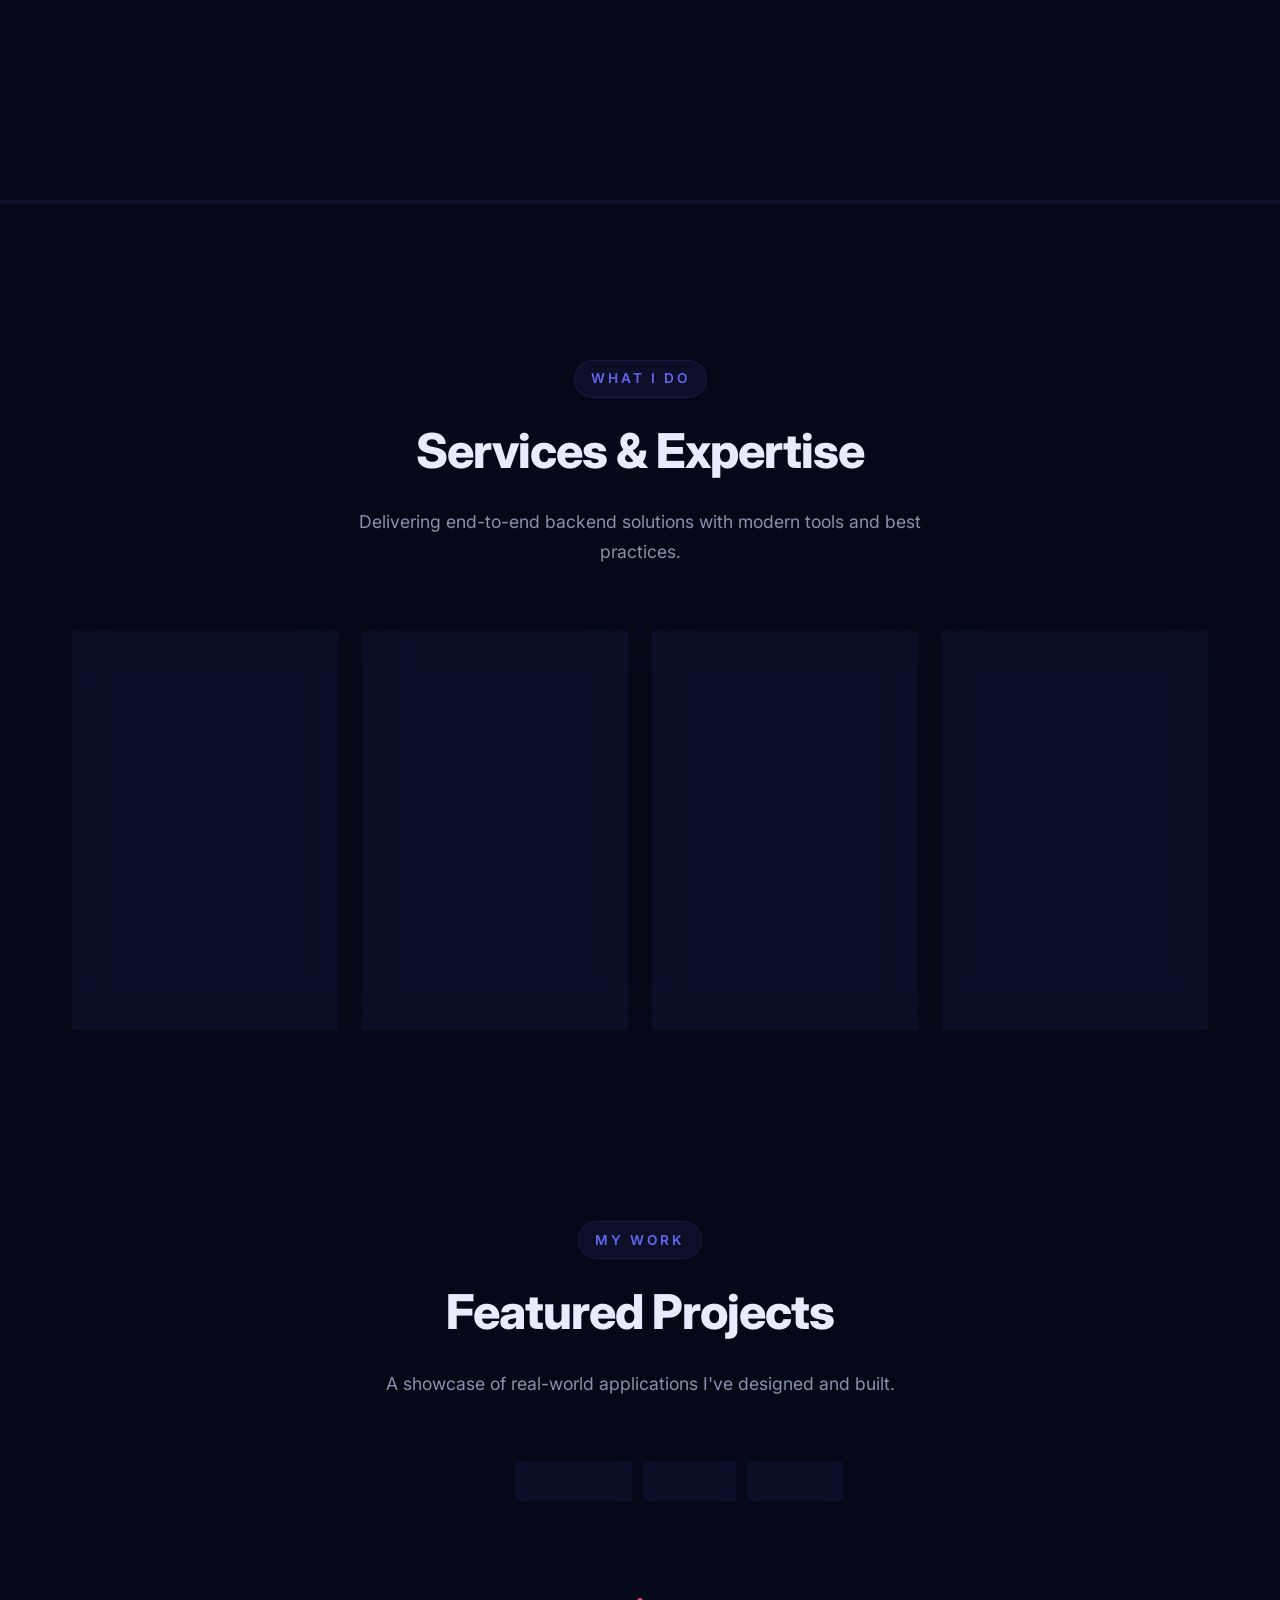
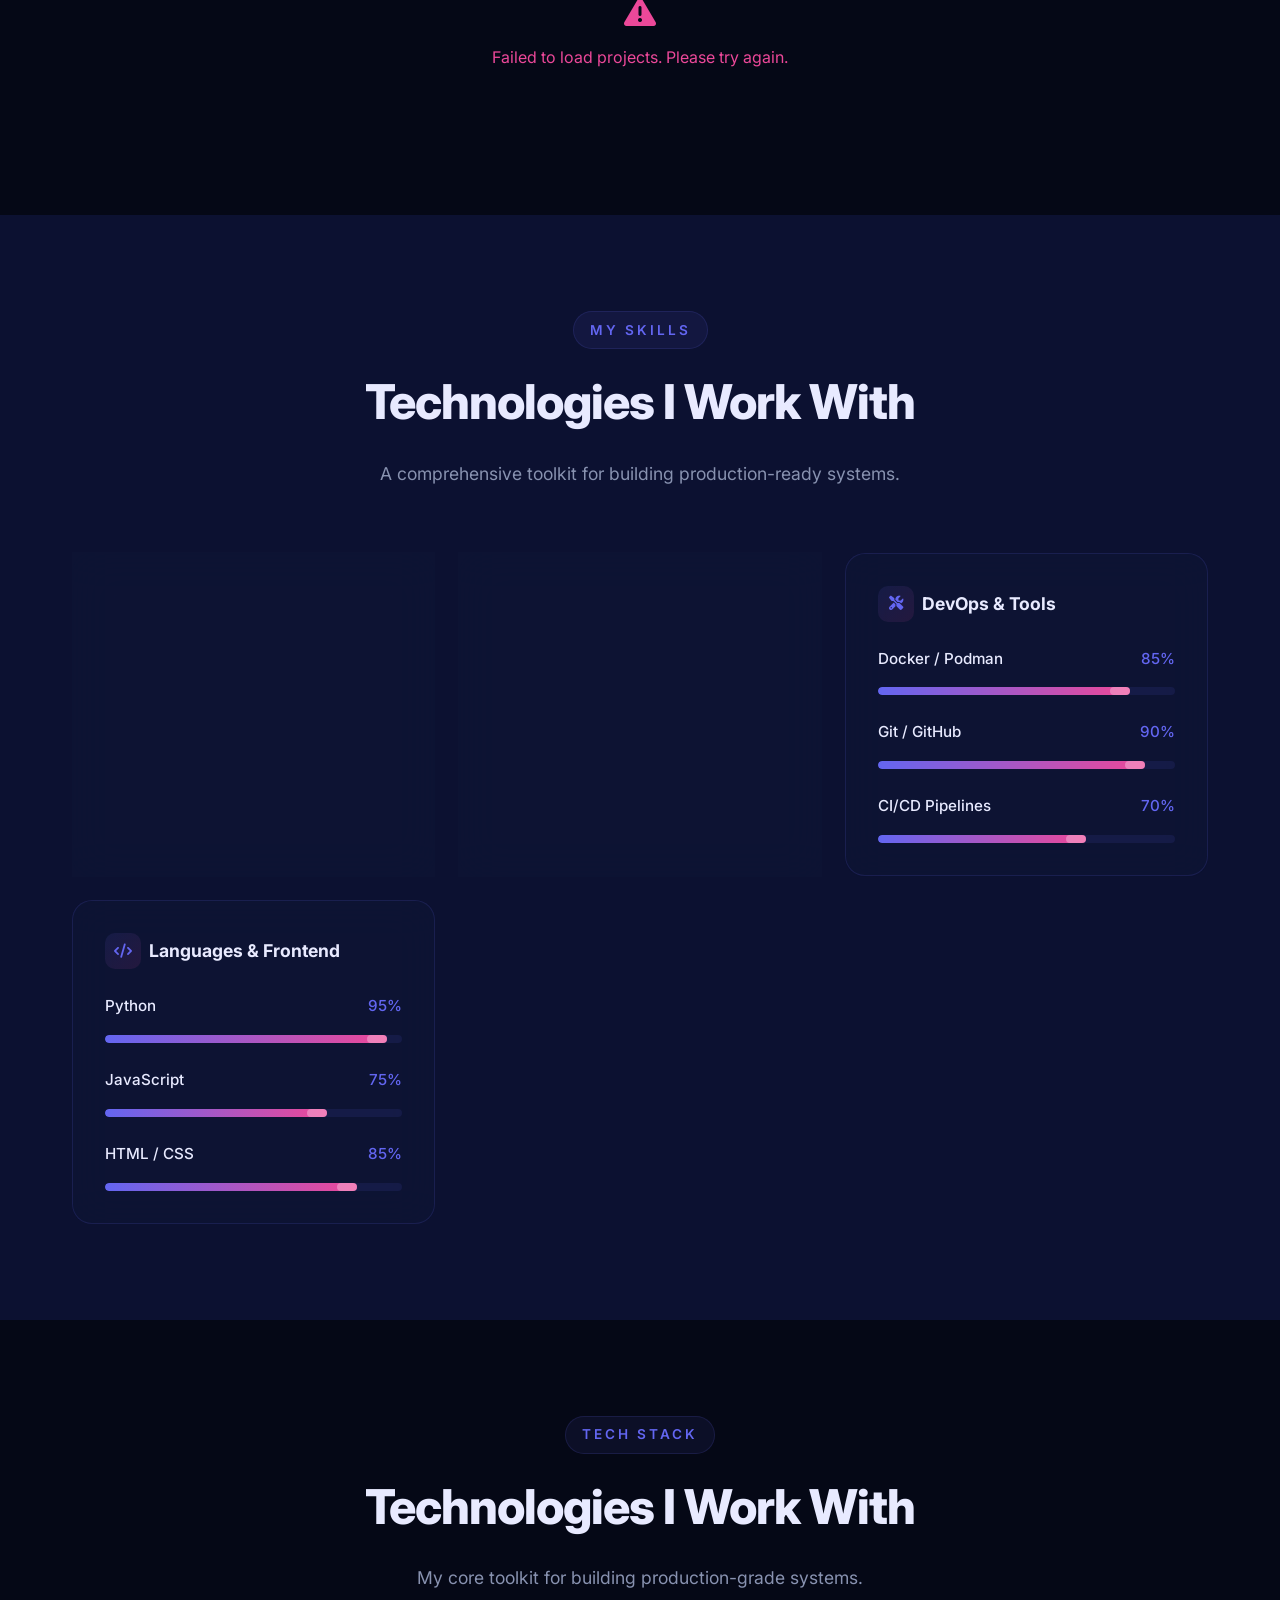
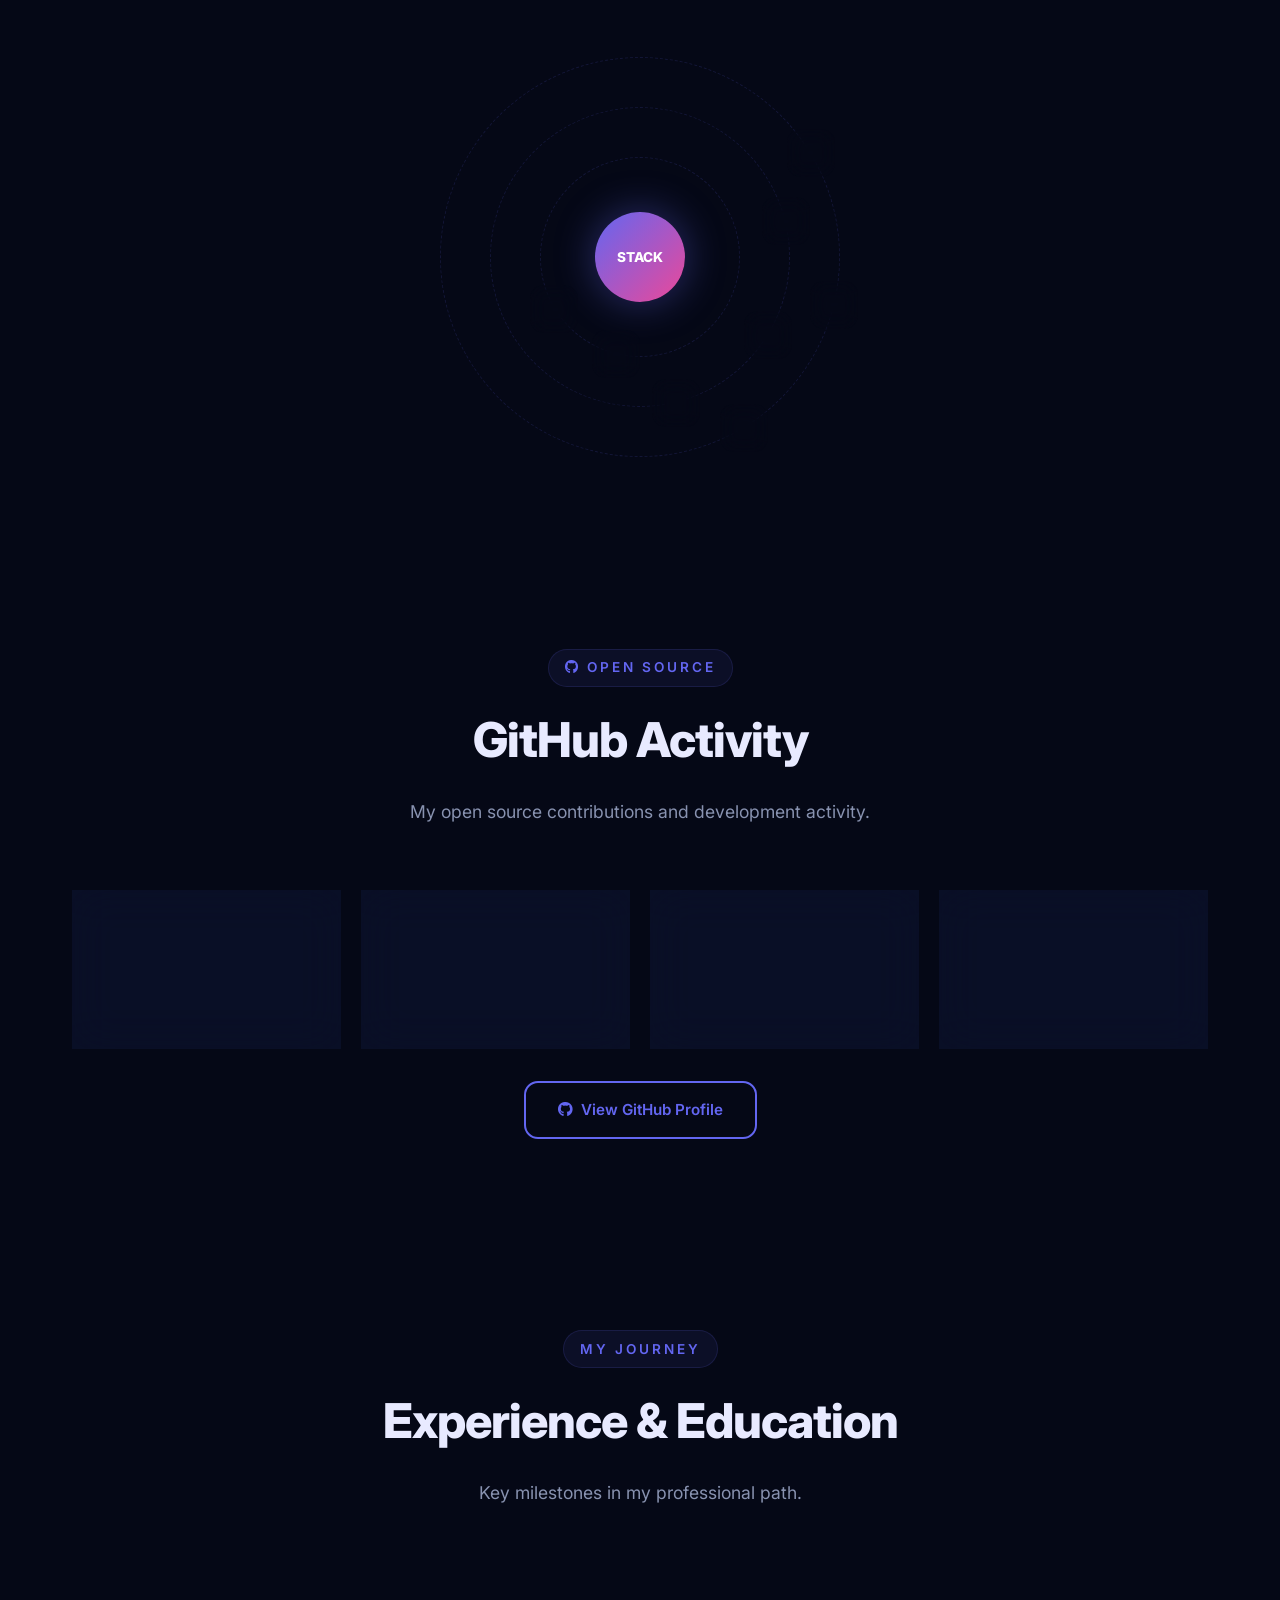
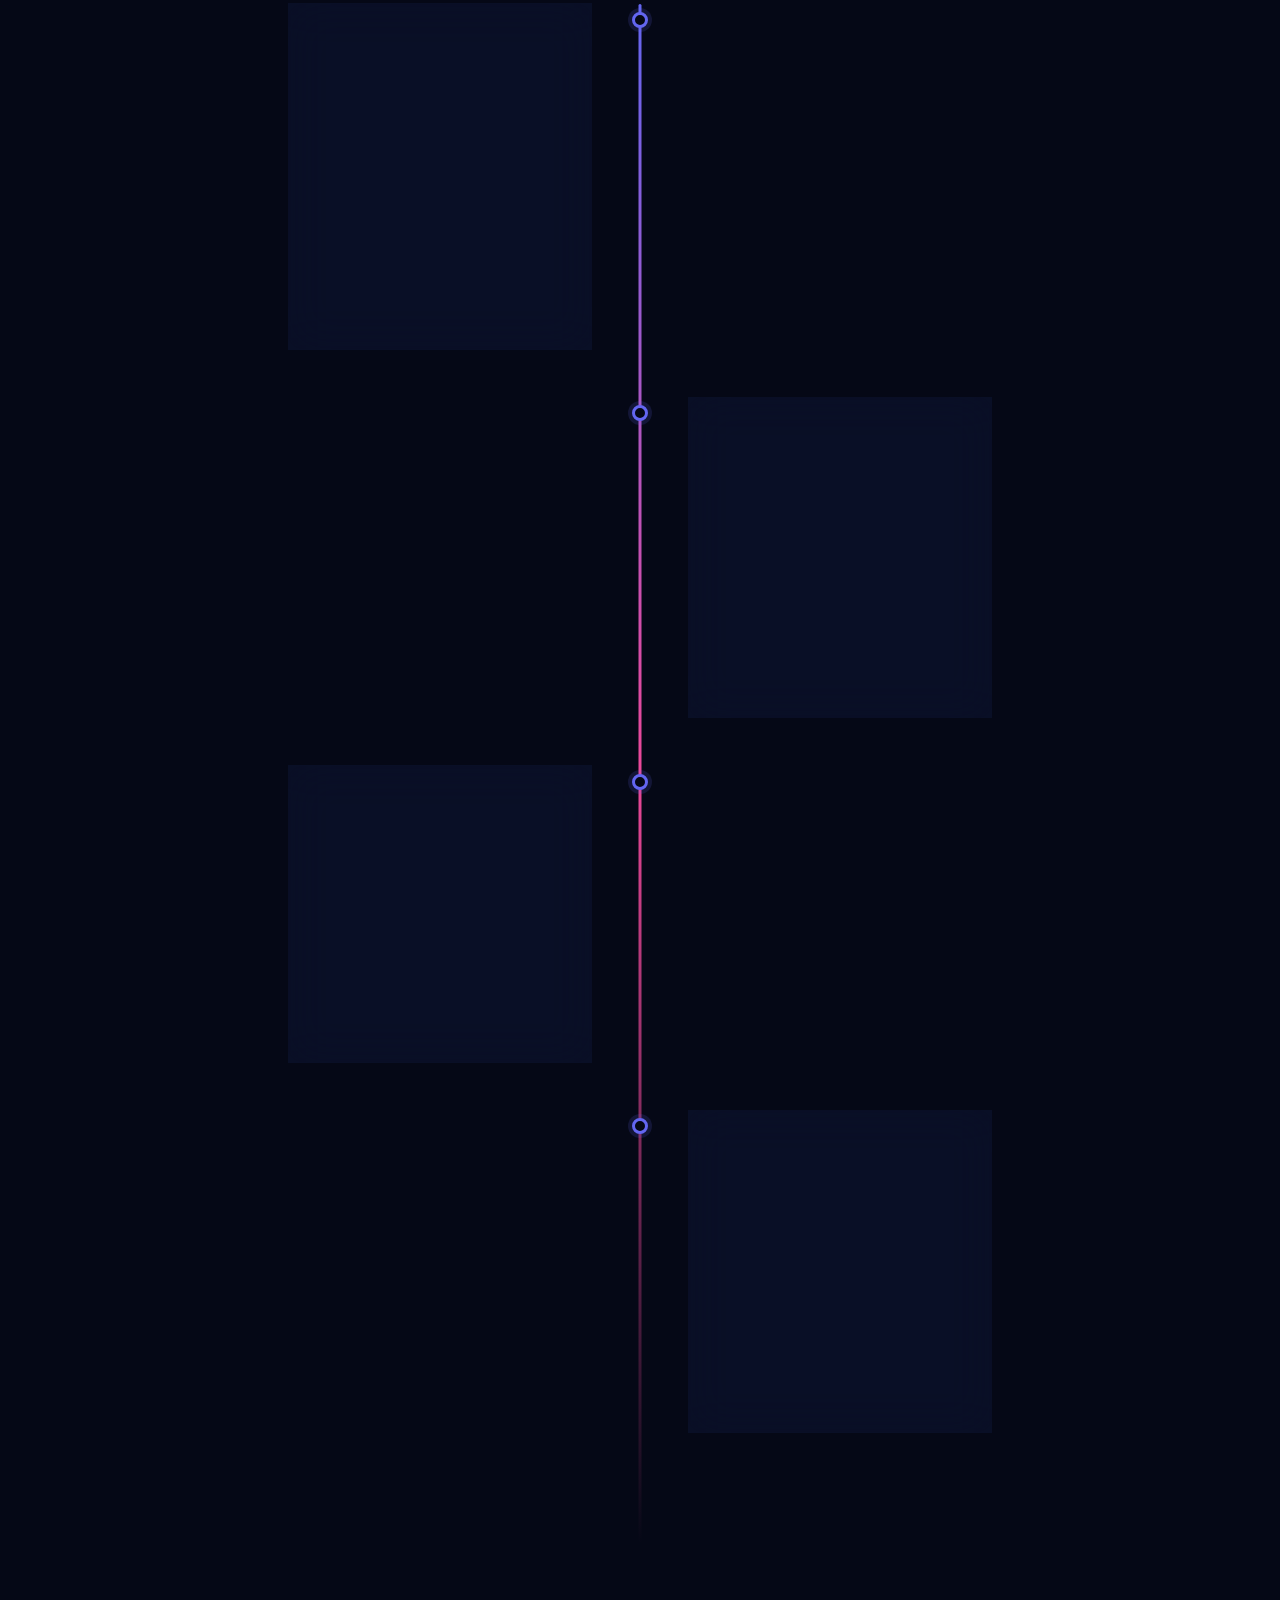
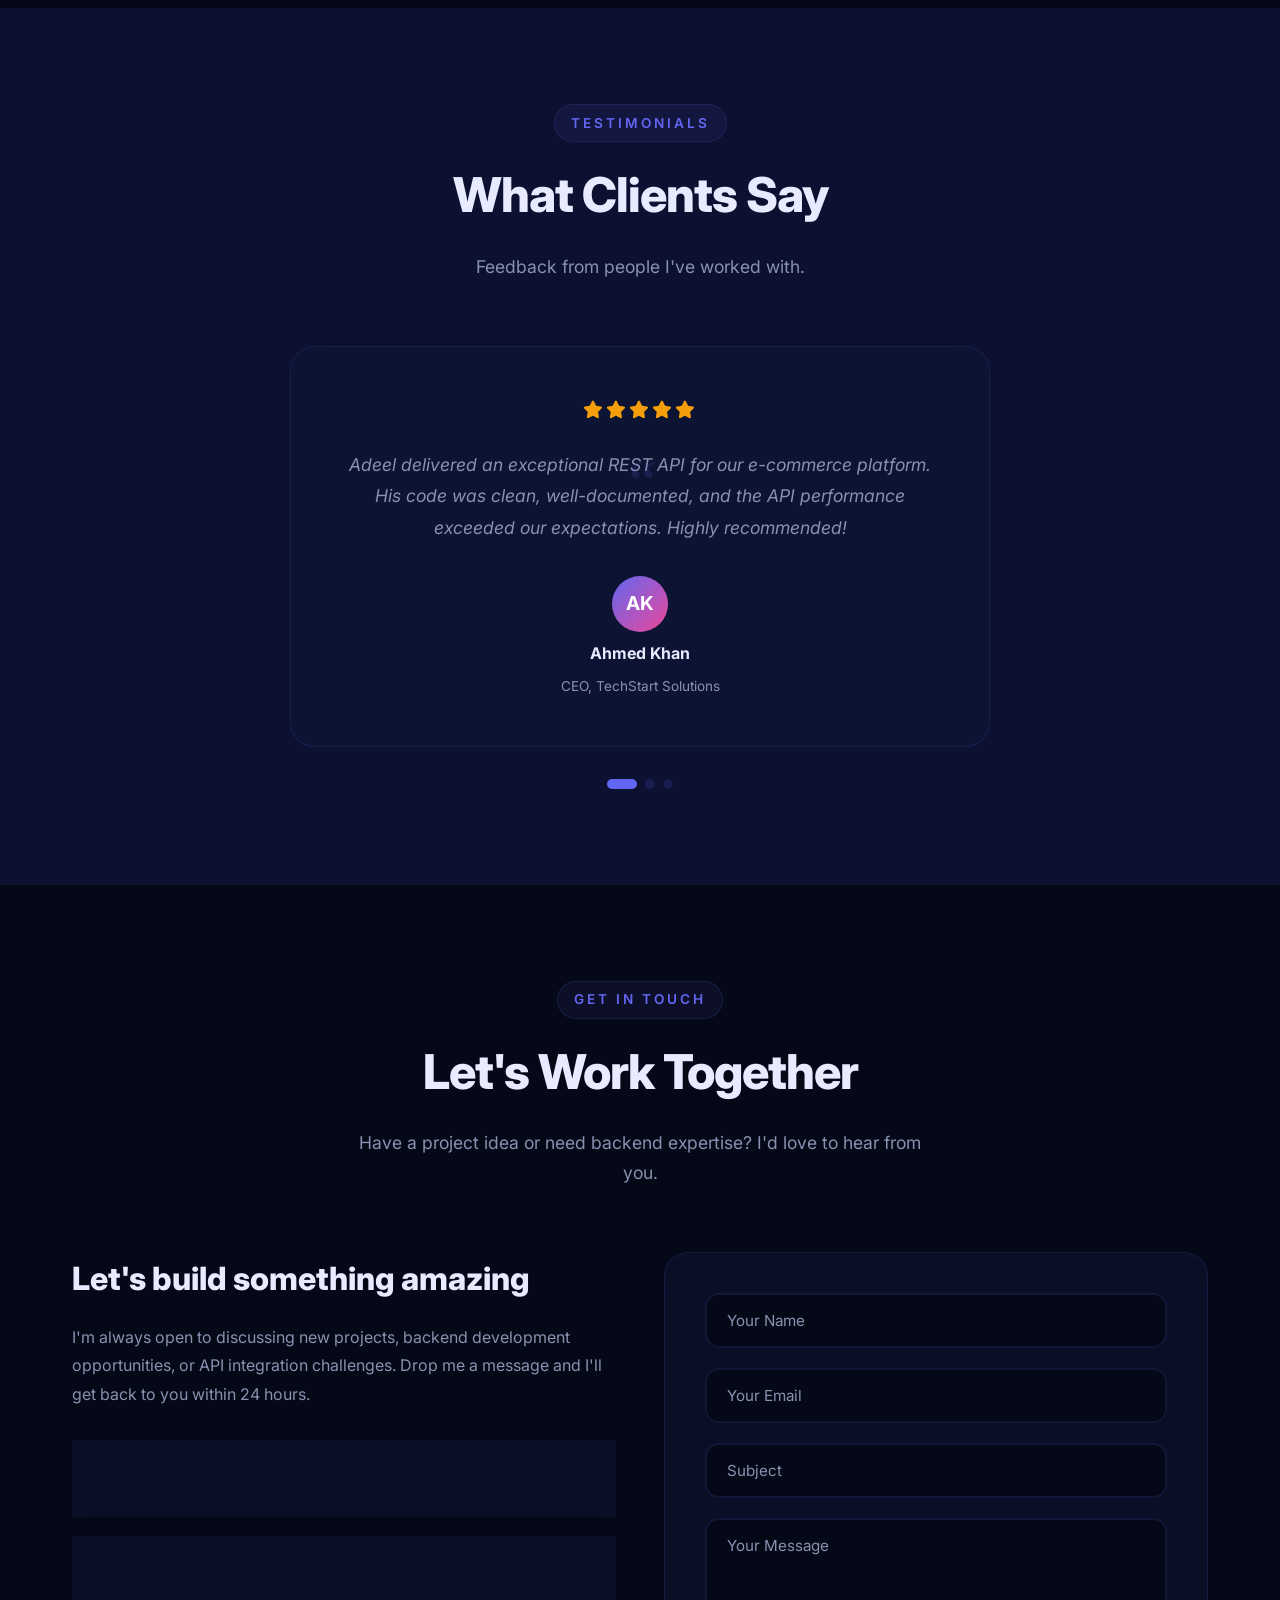
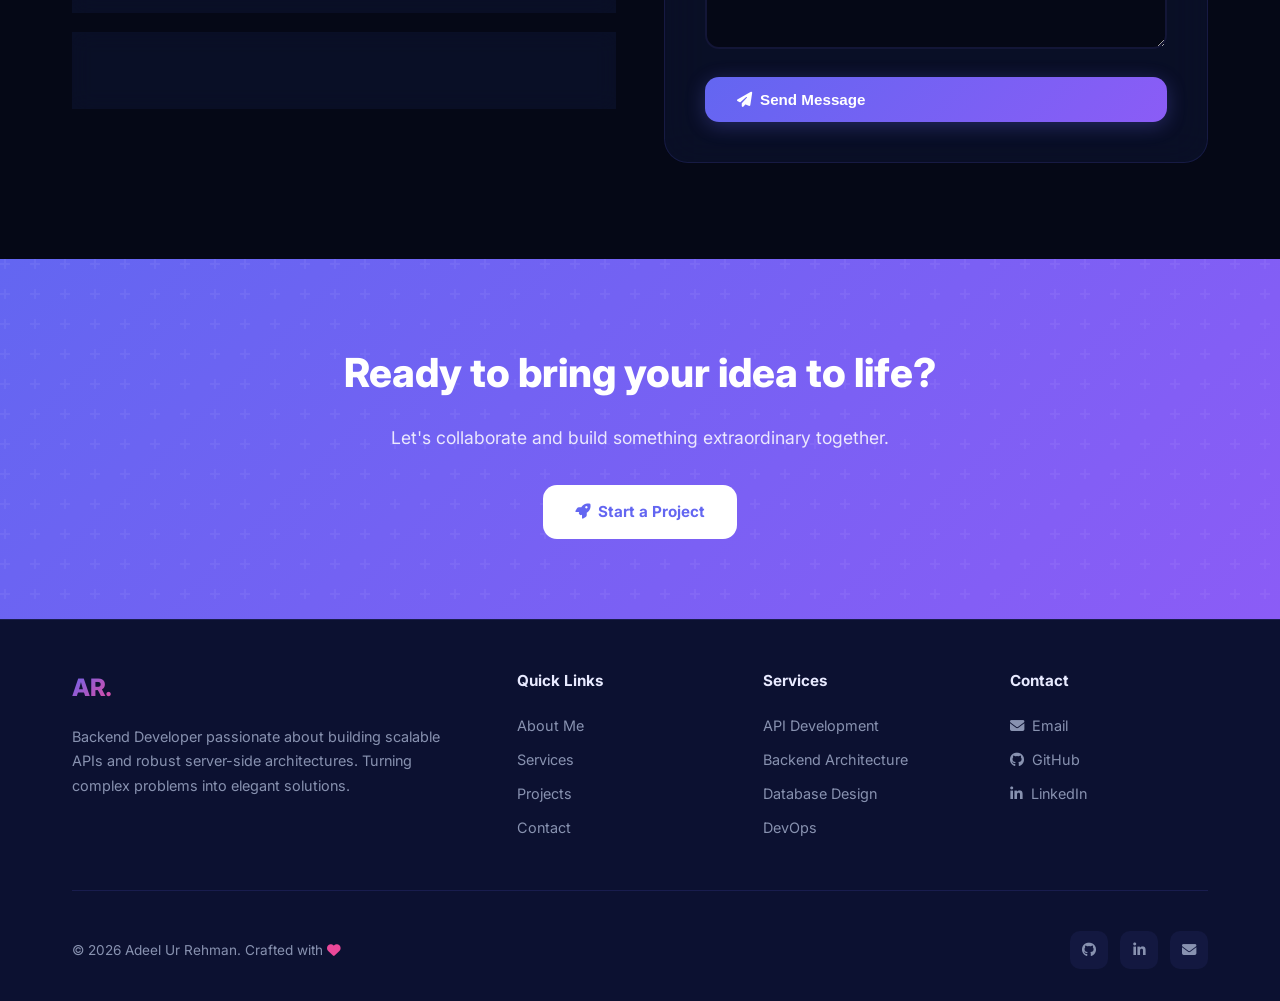
==== commit ef79cbe9: "Update the Portfolio" ====
--- a/portfolio/index.html
+++ b/portfolio/index.html
@@ -3,85 +3,279 @@
 <head>
     <meta charset="UTF-8">
     <meta name="viewport" content="width=device-width, initial-scale=1.0">
-    <title>Professional Portfolio</title>
-    <link rel="stylesheet" href="style.css?v=2">
-    <link rel="stylesheet" href="https://cdnjs.cloudflare.com/ajax/libs/font-awesome/6.4.0/css/all.min.css">
+    <title>Adeel Ur Rehman — Backend Developer & API Specialist</title>
+    <meta name="description" content="Professional portfolio of Adeel Ur Rehman — Backend Developer specializing in Python Django, FastAPI, Flask, and scalable API architecture.">
+    <meta name="keywords" content="Backend Developer, Python, Django, FastAPI, API Specialist, Portfolio">
+    <meta name="author" content="Adeel Ur Rehman">
+    <meta name="theme-color" content="#6366f1">
+    <meta property="og:title" content="Adeel Ur Rehman — Backend Developer Portfolio">
+    <meta property="og:description" content="Backend Developer specializing in Python Django, FastAPI, and scalable API architecture.">
+    <meta property="og:type" content="website">
+    <link rel="stylesheet" href="style.css" id="mainStylesheet">
+    <script>
+        (function () {
+            var version = encodeURIComponent(document.lastModified || Date.now().toString());
+            var stylesheet = document.getElementById('mainStylesheet');
+            if (stylesheet) stylesheet.href = 'style.css?v=' + version;
+        })();
+    </script>
+    <link rel="stylesheet" href="https://cdnjs.cloudflare.com/ajax/libs/font-awesome/6.5.1/css/all.min.css">
 </head>
 <body>
-    <nav class="navbar">
-        <div class="container">
-            <a href="#" class="logo">Portfolio</a>
-            <ul class="nav-links">
-                <li><a href="#home">Home</a></li>
+    <noscript>
+        <style>
+            .noscript-notice {
+                margin: 1rem;
+                padding: 1rem 1.25rem;
+                border-radius: 12px;
+                border: 1px solid #f59e0b;
+                background: #fffbeb;
+                color: #92400e;
+                font-family: Inter, sans-serif;
+                line-height: 1.6;
+            }
+            .noscript-notice a {
+                color: #7c3aed;
+                font-weight: 600;
+            }
+        </style>
+        <div class="noscript-notice">
+            Interactive features are disabled because JavaScript is off. You can still contact me via
+            <a href="mailto:rehmanadeel136@gmail.com">email</a>,
+            <a href="https://github.com/ADEEL-HUB-ART" target="_blank" rel="noopener noreferrer">GitHub</a>,
+            and <a href="https://www.linkedin.com/in/adeel-rehman-08999b2b2/" target="_blank" rel="noopener noreferrer">LinkedIn</a>.
+        </div>
+    </noscript>
+    <!-- Preloader -->
+    <div class="preloader" id="preloader">
+        <div class="preloader-inner">
+            <div class="preloader-ring"></div>
+            <div class="preloader-text">Loading</div>
+        </div>
+    </div>
+
+    <!-- Page Transition Overlay -->
+    <div class="page-transition" id="pageTransition"></div>
+
+    <!-- Scroll Progress Bar -->
+    <div class="scroll-progress" id="scrollProgress"></div>
+
+    <!-- Custom Cursor -->
+    <div class="cursor-dot" id="cursorDot"></div>
+    <div class="cursor-ring" id="cursorRing"></div>
+
+    <!-- Scroll to Top — Progress Ring -->
+    <button class="scroll-top" id="scrollTop" aria-label="Scroll to top">
+        <svg viewBox="0 0 44 44">
+            <defs>
+                <linearGradient id="scrollGradient" x1="0%" y1="0%" x2="100%" y2="100%">
+                    <stop offset="0%" stop-color="var(--primary)" />
+                    <stop offset="100%" stop-color="var(--accent)" />
+                </linearGradient>
+            </defs>
+            <circle class="progress-ring-bg" cx="22" cy="22" r="20" />
+            <circle class="progress-ring-fill" id="scrollRingFill" cx="22" cy="22" r="20" />
+        </svg>
+        <i class="fas fa-arrow-up scroll-top-icon"></i>
+    </button>
+
+    <!-- Navbar -->
+    <nav class="navbar" id="navbar">
+        <div class="container">
+            <a href="#" class="logo">AR.</a>
+            <ul class="nav-links" id="navLinks">
+                <li><a href="#home" class="active">Home</a></li>
                 <li><a href="#about">About</a></li>
+                <li><a href="#services">Services</a></li>
                 <li><a href="#projects">Projects</a></li>
                 <li><a href="#skills">Skills</a></li>
+                <li><a href="#experience">Experience</a></li>
+                <li><a href="#testimonials">Testimonials</a></li>
                 <li><a href="#contact">Contact</a></li>
             </ul>
-            <button class="theme-toggle" id="themeToggle"><i class="fas fa-moon"></i></button>
+            <div class="nav-right">
+                <button class="theme-toggle" id="themeToggle"><i class="fas fa-moon"></i></button>
+                <button class="hamburger" id="hamburger" aria-label="Toggle navigation menu">
+                    <span></span><span></span><span></span>
+                </button>
+            </div>
         </div>
     </nav>
 
+    <!-- ===== HERO ===== -->
     <section id="home" class="hero">
-        <div class="container">
-            <div class="hero-content">
-                <div class="profile-image">
-                    <img src="https://via.placeholder.com/200x200/6366f1/ffffff?text=AR" alt="Adeel Ur Rehman" id="profileImg">
-                </div>
-                <h1>Adeel Ur Rehman</h1>
-                <p class="subtitle">Backend Developer | Python Django Expert | API Specialist</p>
-                <div class="cta-buttons">
-                    <a href="#projects" class="btn btn-primary">View Work</a>
-                    <a href="#contact" class="btn btn-secondary">Get In Touch</a>
-                </div>
-                <div class="social-links">
-                    <a href="https://github.com/ADEEL-HUB-ART" target="_blank"><i class="fab fa-github"></i></a>
-                    <a href="https://www.linkedin.com/in/adeel-rehman-08999b2b2/" target="_blank"><i class="fab fa-linkedin"></i></a>
-                </div>
-            </div>
-        </div>
-    </section>
-
+        <canvas id="particleCanvas"></canvas>
+        <div class="hero-gradient-orb orb1"></div>
+        <div class="hero-gradient-orb orb2"></div>
+        <div class="hero-gradient-orb orb3"></div>
+        <div class="container">
+            <div class="hero-split">
+                <div class="hero-left">
+                    <div class="availability-badge">
+                        <span class="availability-dot"></span>
+                        Available for Work
+                    </div>
+                    <h1 class="hero-greeting text-reveal">Hello<span class="accent-dot">.</span></h1>
+                    <h2 class="hero-name">I'm <span class="gradient-text">Adeel Ur Rehman</span></h2>
+                    <div class="typing-wrapper">
+                        <span class="typing-text" id="typingText"></span><span class="typing-cursor"></span>
+                    </div>
+                    <div class="cta-buttons">
+                        <a href="#projects" class="btn btn-primary magnetic-btn"><i class="fas fa-briefcase"></i> View My Work</a>
+                        <a href="#" class="btn btn-secondary magnetic-btn" id="downloadCvBtn"><i class="fas fa-file-alt"></i> My Resume</a>
+                    </div>
+                    <div class="social-links">
+                        <a href="https://github.com/ADEEL-HUB-ART" target="_blank" aria-label="GitHub"><i class="fab fa-github"></i></a>
+                        <a href="https://www.linkedin.com/in/adeel-rehman-08999b2b2/" target="_blank" aria-label="LinkedIn"><i class="fab fa-linkedin-in"></i></a>
+                        <a href="mailto:rehmanadeel136@gmail.com" aria-label="Email"><i class="fas fa-envelope"></i></a>
+                    </div>
+                    <div class="hero-services">
+                        <div class="hero-service-item">
+                            <i class="fas fa-server"></i>
+                            <span>Backend Development</span>
+                        </div>
+                        <div class="hero-service-item">
+                            <i class="fas fa-plug"></i>
+                            <span>API Development</span>
+                        </div>
+                        <div class="hero-service-item">
+                            <i class="fas fa-database"></i>
+                            <span>Database Architecture</span>
+                        </div>
+                    </div>
+                </div>
+                <div class="hero-right">
+                    <div class="hero-image-wrapper">
+                        <div class="hero-image-glow"></div>
+                        <div class="hero-image-frame">
+                            <img src="data:image/svg+xml,%3Csvg xmlns='http://www.w3.org/2000/svg' width='500' height='600' viewBox='0 0 500 600'%3E%3Cdefs%3E%3ClinearGradient id='g' x1='0' y1='0' x2='1' y2='1'%3E%3Cstop stop-color='%236366f1'/%3E%3Cstop offset='1' stop-color='%238b5cf6'/%3E%3C/linearGradient%3E%3C/defs%3E%3Crect width='500' height='600' fill='url(%23g)'/%3E%3Ctext x='50%25' y='52%25' text-anchor='middle' fill='white' font-family='Arial' font-size='96' font-weight='700'%3EAR%3C/text%3E%3C/svg%3E" alt="Adeel Ur Rehman" id="profileImg" class="parallax-img" loading="lazy" decoding="async">
+                        </div>
+                        <div class="hero-float-badge badge-1">
+                            <i class="fab fa-python"></i>
+                            <span>Python</span>
+                        </div>
+                        <div class="hero-float-badge badge-2">
+                            <i class="fas fa-code"></i>
+                            <span>Django</span>
+                        </div>
+                        <div class="hero-float-badge badge-3">
+                            <i class="fab fa-docker"></i>
+                            <span>Docker</span>
+                        </div>
+                    </div>
+                </div>
+            </div>
+        </div>
+        <div class="scroll-indicator">
+            <div class="scroll-mouse"><div class="scroll-dot"></div></div>
+            Scroll Down
+        </div>
+    </section>
+
+    <!-- Wave Divider hero → about -->
+    <div class="wave-divider">
+        <svg viewBox="0 0 1200 60" preserveAspectRatio="none">
+            <path d="M0,0 C300,60 900,0 1200,60 L1200,60 L0,60 Z"></path>
+        </svg>
+    </div>
+
+    <!-- ===== ABOUT ===== -->
     <section id="about" class="about">
         <div class="container">
-            <h2 class="section-title">About Me</h2>
-            <div class="about-content">
-                <div class="about-text">
-                    <p>I'm a passionate Backend Developer with 2 years of professional experience specializing in Python frameworks. I build robust, scalable APIs and backend systems that power modern applications.</p>
-                    <p>My expertise includes Django REST Framework, FastAPI, Flask, and working with both SQL and NoSQL databases. I'm proficient in containerization with Docker and Podman, ensuring seamless deployment and scalability.</p>
-                    <a href="#" class="btn btn-outline">Download CV</a>
-                </div>
-                <div class="about-stats">
-                    <div class="stat-card">
-                        <h3>2+</h3>
-                        <p>Years Experience</p>
-                    </div>
-                    <div class="stat-card">
-                        <h3>15+</h3>
-                        <p>Projects Completed</p>
-                    </div>
-                    <div class="stat-card">
-                        <h3>10+</h3>
-                        <p>Happy Clients</p>
-                    </div>
-                </div>
-            </div>
-        </div>
-    </section>
-
-    <section id="projects" class="projects">
-        <div class="container">
-            <h2 class="section-title">Featured Projects</h2>
-            <div class="filter-buttons">
+            <div class="section-header reveal">
+                <span class="section-label">About Me</span>
+                <h2 class="section-title text-reveal">Turning Ideas Into Scalable Solutions</h2>
+            </div>
+            <div class="about-split">
+                <div class="about-text-col reveal">
+                    <p>I'm a dedicated <strong>Backend Developer</strong> currently working at <strong>Enigmatix</strong> with almost <strong>2 years</strong> of professional experience. I specialize in Python frameworks, building robust, scalable APIs and backend systems that power modern applications — handling millions of requests with efficiency and reliability.</p>
+                    <p>My expertise spans across <strong>Django REST Framework</strong>, <strong>FastAPI</strong>, <strong>Flask</strong>, and working with both SQL and NoSQL databases. I'm proficient in containerization with <strong>Docker</strong> and <strong>Podman</strong>, ensuring seamless deployment and infrastructure scalability.</p>
+                    <div class="about-stats-row">
+                        <div class="about-stat">
+                            <h3><span class="counter" data-target="15">0</span>+</h3>
+                            <p>Projects</p>
+                        </div>
+                        <div class="about-stat-divider"></div>
+                        <div class="about-stat">
+                            <h3><span class="counter" data-target="95">0</span>%</h3>
+                            <p>Satisfaction</p>
+                        </div>
+                        <div class="about-stat-divider"></div>
+                        <div class="about-stat">
+                            <h3><span class="counter" data-target="2">0</span>+</h3>
+                            <p>Experience</p>
+                        </div>
+                    </div>
+                </div>
+                <div class="about-image-col reveal">
+                    <div class="about-image-wrapper">
+                        <div class="about-image-glow"></div>
+                        <img src="data:image/svg+xml,%3Csvg xmlns='http://www.w3.org/2000/svg' width='450' height='500' viewBox='0 0 450 500'%3E%3Cdefs%3E%3ClinearGradient id='g' x1='0' y1='0' x2='1' y2='1'%3E%3Cstop stop-color='%236366f1'/%3E%3Cstop offset='1' stop-color='%23ec4899'/%3E%3C/linearGradient%3E%3C/defs%3E%3Crect width='450' height='500' fill='url(%23g)'/%3E%3Ctext x='50%25' y='52%25' text-anchor='middle' fill='white' font-family='Arial' font-size='84' font-weight='700'%3EAR%3C/text%3E%3C/svg%3E" alt="Adeel Ur Rehman" id="aboutImg" class="parallax-img" loading="lazy" decoding="async">
+                    </div>
+                </div>
+            </div>
+        </div>
+    </section>
+
+    <!-- Wave Divider about → services -->
+    <div class="wave-divider flip">
+        <svg viewBox="0 0 1200 60" preserveAspectRatio="none">
+            <path d="M0,60 C300,0 900,60 1200,0 L1200,0 L0,0 Z"></path>
+        </svg>
+    </div>
+
+    <!-- ===== SERVICES ===== -->
+    <section id="services">
+        <div class="container">
+            <div class="section-header reveal">
+                <span class="section-label">What I Do</span>
+                <h2 class="section-title">Services & Expertise</h2>
+                <p class="section-subtitle">Delivering end-to-end backend solutions with modern tools and best practices.</p>
+            </div>
+            <div class="services-grid stagger-children reveal">
+                <div class="service-card tilt-card">
+                    <div class="service-icon"><i class="fas fa-server"></i></div>
+                    <h3>Backend Development</h3>
+                    <p>Building robust, scalable server-side applications using Django, FastAPI, and Flask with clean, maintainable architecture.</p>
+                </div>
+                <div class="service-card tilt-card">
+                    <div class="service-icon"><i class="fas fa-plug"></i></div>
+                    <h3>RESTful API Design</h3>
+                    <p>Designing and implementing well-documented, versioned REST APIs with authentication, rate limiting, and comprehensive testing.</p>
+                </div>
+                <div class="service-card tilt-card">
+                    <div class="service-icon"><i class="fas fa-database"></i></div>
+                    <h3>Database Architecture</h3>
+                    <p>Designing optimized database schemas with PostgreSQL and MongoDB, including migrations, indexing, and query optimization.</p>
+                </div>
+                <div class="service-card tilt-card">
+                    <div class="service-icon"><i class="fab fa-docker"></i></div>
+                    <h3>DevOps & Deployment</h3>
+                    <p>Containerizing applications with Docker and Podman, CI/CD pipelines, server configuration, and cloud deployment.</p>
+                </div>
+            </div>
+        </div>
+    </section>
+
+    <!-- ===== PROJECTS ===== -->
+    <section id="projects">
+        <div class="container">
+            <div class="section-header reveal">
+                <span class="section-label">My Work</span>
+                <h2 class="section-title">Featured Projects</h2>
+                <p class="section-subtitle">A showcase of real-world applications I've designed and built.</p>
+            </div>
+            <div class="filter-buttons reveal">
                 <button class="filter-btn active" data-filter="all">All</button>
                 <button class="filter-btn" data-filter="web">Web Apps</button>
                 <button class="filter-btn" data-filter="mobile">Mobile</button>
                 <button class="filter-btn" data-filter="design">Design</button>
             </div>
             <div class="projects-grid">
-                <div class="project-card" data-category="web">
+                <div class="project-card reveal tilt-card" data-category="web">
                     <div class="project-image">
-                        <img src="https://via.placeholder.com/400x300/6366f1/ffffff?text=Doctor+Appointment+System" alt="Project 1">
+                        <span class="project-status live">● Live</span>
+                        <img src="data:image/svg+xml,%3Csvg xmlns='http://www.w3.org/2000/svg' width='400' height='300' viewBox='0 0 400 300'%3E%3Cdefs%3E%3ClinearGradient id='g' x1='0' y1='0' x2='1' y2='1'%3E%3Cstop stop-color='%236366f1'/%3E%3Cstop offset='1' stop-color='%238b5cf6'/%3E%3C/linearGradient%3E%3C/defs%3E%3Crect width='400' height='300' fill='url(%23g)'/%3E%3Ctext x='50%25' y='54%25' text-anchor='middle' fill='white' font-family='Arial' font-size='22' font-weight='700'%3EDoctor Appointment%3C/text%3E%3C/svg%3E" alt="Doctor Appointment System" loading="lazy" decoding="async">
                         <div class="project-overlay">
                             <a href="#" class="project-link"><i class="fas fa-external-link-alt"></i></a>
                             <a href="#" class="project-link"><i class="fab fa-github"></i></a>
@@ -97,9 +291,10 @@
                         </div>
                     </div>
                 </div>
-                <div class="project-card" data-category="web">
+                <div class="project-card reveal tilt-card" data-category="web">
                     <div class="project-image">
-                        <img src="https://via.placeholder.com/400x300/8b5cf6/ffffff?text=REST+API" alt="Project 2">
+                        <span class="project-status completed">✓ Completed</span>
+                        <img src="data:image/svg+xml,%3Csvg xmlns='http://www.w3.org/2000/svg' width='400' height='300' viewBox='0 0 400 300'%3E%3Cdefs%3E%3ClinearGradient id='g' x1='0' y1='0' x2='1' y2='1'%3E%3Cstop stop-color='%238b5cf6'/%3E%3Cstop offset='1' stop-color='%23ec4899'/%3E%3C/linearGradient%3E%3C/defs%3E%3Crect width='400' height='300' fill='url(%23g)'/%3E%3Ctext x='50%25' y='54%25' text-anchor='middle' fill='white' font-family='Arial' font-size='24' font-weight='700'%3EE-Commerce API%3C/text%3E%3C/svg%3E" alt="E-Commerce REST API" loading="lazy" decoding="async">
                         <div class="project-overlay">
                             <a href="#" class="project-link"><i class="fas fa-external-link-alt"></i></a>
                             <a href="#" class="project-link"><i class="fab fa-github"></i></a>
@@ -107,7 +302,7 @@
                     </div>
                     <div class="project-info">
                         <h3>E-Commerce REST API</h3>
-                        <p>Scalable backend API with authentication and payment processing</p>
+                        <p>Scalable backend API with authentication, cart management, and payment processing</p>
                         <div class="project-tags">
                             <span>FastAPI</span>
                             <span>MongoDB</span>
@@ -115,9 +310,10 @@
                         </div>
                     </div>
                 </div>
-                <div class="project-card" data-category="web">
+                <div class="project-card reveal tilt-card" data-category="web">
                     <div class="project-image">
-                        <img src="https://via.placeholder.com/400x300/ec4899/ffffff?text=Task+Manager" alt="Project 3">
+                        <span class="project-status completed">✓ Completed</span>
+                        <img src="data:image/svg+xml,%3Csvg xmlns='http://www.w3.org/2000/svg' width='400' height='300' viewBox='0 0 400 300'%3E%3Cdefs%3E%3ClinearGradient id='g' x1='0' y1='0' x2='1' y2='1'%3E%3Cstop stop-color='%23ec4899'/%3E%3Cstop offset='1' stop-color='%236366f1'/%3E%3C/linearGradient%3E%3C/defs%3E%3Crect width='400' height='300' fill='url(%23g)'/%3E%3Ctext x='50%25' y='54%25' text-anchor='middle' fill='white' font-family='Arial' font-size='24' font-weight='700'%3ETask Manager%3C/text%3E%3C/svg%3E" alt="Task Management API" loading="lazy" decoding="async">
                         <div class="project-overlay">
                             <a href="#" class="project-link"><i class="fas fa-external-link-alt"></i></a>
                             <a href="#" class="project-link"><i class="fab fa-github"></i></a>
@@ -125,7 +321,7 @@
                     </div>
                     <div class="project-info">
                         <h3>Task Management API</h3>
-                        <p>RESTful API for project and task management with team collaboration</p>
+                        <p>RESTful API for project and task management with team collaboration features</p>
                         <div class="project-tags">
                             <span>Flask</span>
                             <span>PostgreSQL</span>
@@ -133,9 +329,10 @@
                         </div>
                     </div>
                 </div>
-                <div class="project-card" data-category="web">
+                <div class="project-card reveal tilt-card" data-category="web">
                     <div class="project-image">
-                        <img src="https://via.placeholder.com/400x300/10b981/ffffff?text=Microservices" alt="Project 4">
+                        <span class="project-status live">● Live</span>
+                        <img src="data:image/svg+xml,%3Csvg xmlns='http://www.w3.org/2000/svg' width='400' height='300' viewBox='0 0 400 300'%3E%3Cdefs%3E%3ClinearGradient id='g' x1='0' y1='0' x2='1' y2='1'%3E%3Cstop stop-color='%2310b981'/%3E%3Cstop offset='1' stop-color='%236366f1'/%3E%3C/linearGradient%3E%3C/defs%3E%3Crect width='400' height='300' fill='url(%23g)'/%3E%3Ctext x='50%25' y='54%25' text-anchor='middle' fill='white' font-family='Arial' font-size='24' font-weight='700'%3EMicroservices%3C/text%3E%3C/svg%3E" alt="Microservices Architecture" loading="lazy" decoding="async">
                         <div class="project-overlay">
                             <a href="#" class="project-link"><i class="fas fa-external-link-alt"></i></a>
                             <a href="#" class="project-link"><i class="fab fa-github"></i></a>
@@ -143,7 +340,7 @@
                     </div>
                     <div class="project-info">
                         <h3>Microservices Architecture</h3>
-                        <p>Containerized microservices with Docker and API Gateway</p>
+                        <p>Containerized microservices with Docker, API Gateway, and service mesh</p>
                         <div class="project-tags">
                             <span>Django</span>
                             <span>Docker</span>
@@ -155,23 +352,37 @@
         </div>
     </section>
 
+    <!-- ===== SKILLS ===== -->
     <section id="skills" class="skills">
         <div class="container">
-            <h2 class="section-title">Skills & Expertise</h2>
-            <div class="skills-grid">
+            <div class="section-header reveal">
+                <span class="section-label">My Skills</span>
+                <h2 class="section-title">Technologies I Work With</h2>
+                <p class="section-subtitle">A comprehensive toolkit for building production-ready systems.</p>
+            </div>
+            <div class="skills-grid stagger-children reveal">
                 <div class="skill-category">
                     <h3><i class="fas fa-server"></i> Backend Frameworks</h3>
                     <div class="skill-items">
                         <div class="skill-item">
-                            <span>Django / Django REST Framework</span>
+                            <div class="skill-item-header">
+                                <span>Django / DRF</span>
+                                <span class="skill-percent">90%</span>
+                            </div>
                             <div class="skill-bar"><div class="skill-progress" data-progress="90"></div></div>
                         </div>
                         <div class="skill-item">
-                            <span>FastAPI</span>
+                            <div class="skill-item-header">
+                                <span>FastAPI</span>
+                                <span class="skill-percent">85%</span>
+                            </div>
                             <div class="skill-bar"><div class="skill-progress" data-progress="85"></div></div>
                         </div>
                         <div class="skill-item">
-                            <span>Flask</span>
+                            <div class="skill-item-header">
+                                <span>Flask</span>
+                                <span class="skill-percent">80%</span>
+                            </div>
                             <div class="skill-bar"><div class="skill-progress" data-progress="80"></div></div>
                         </div>
                     </div>
@@ -180,16 +391,25 @@
                     <h3><i class="fas fa-database"></i> Databases</h3>
                     <div class="skill-items">
                         <div class="skill-item">
-                            <span>PostgreSQL</span>
+                            <div class="skill-item-header">
+                                <span>PostgreSQL</span>
+                                <span class="skill-percent">85%</span>
+                            </div>
                             <div class="skill-bar"><div class="skill-progress" data-progress="85"></div></div>
                         </div>
                         <div class="skill-item">
-                            <span>MongoDB</span>
+                            <div class="skill-item-header">
+                                <span>MongoDB</span>
+                                <span class="skill-percent">80%</span>
+                            </div>
                             <div class="skill-bar"><div class="skill-progress" data-progress="80"></div></div>
                         </div>
                         <div class="skill-item">
-                            <span>SQL / Database Design</span>
-                            <div class="skill-bar"><div class="skill-progress" data-progress="85"></div></div>
+                            <div class="skill-item-header">
+                                <span>Redis</span>
+                                <span class="skill-percent">75%</span>
+                            </div>
+                            <div class="skill-bar"><div class="skill-progress" data-progress="75"></div></div>
                         </div>
                     </div>
                 </div>
@@ -197,47 +417,222 @@
                     <h3><i class="fas fa-tools"></i> DevOps & Tools</h3>
                     <div class="skill-items">
                         <div class="skill-item">
-                            <span>Docker</span>
+                            <div class="skill-item-header">
+                                <span>Docker / Podman</span>
+                                <span class="skill-percent">85%</span>
+                            </div>
                             <div class="skill-bar"><div class="skill-progress" data-progress="85"></div></div>
                         </div>
                         <div class="skill-item">
-                            <span>Podman</span>
+                            <div class="skill-item-header">
+                                <span>Git / GitHub</span>
+                                <span class="skill-percent">90%</span>
+                            </div>
+                            <div class="skill-bar"><div class="skill-progress" data-progress="90"></div></div>
+                        </div>
+                        <div class="skill-item">
+                            <div class="skill-item-header">
+                                <span>CI/CD Pipelines</span>
+                                <span class="skill-percent">70%</span>
+                            </div>
+                            <div class="skill-bar"><div class="skill-progress" data-progress="70"></div></div>
+                        </div>
+                    </div>
+                </div>
+                <div class="skill-category">
+                    <h3><i class="fas fa-code"></i> Languages & Frontend</h3>
+                    <div class="skill-items">
+                        <div class="skill-item">
+                            <div class="skill-item-header">
+                                <span>Python</span>
+                                <span class="skill-percent">95%</span>
+                            </div>
+                            <div class="skill-bar"><div class="skill-progress" data-progress="95"></div></div>
+                        </div>
+                        <div class="skill-item">
+                            <div class="skill-item-header">
+                                <span>JavaScript</span>
+                                <span class="skill-percent">75%</span>
+                            </div>
                             <div class="skill-bar"><div class="skill-progress" data-progress="75"></div></div>
                         </div>
                         <div class="skill-item">
-                            <span>Git / GitHub</span>
-                            <div class="skill-bar"><div class="skill-progress" data-progress="90"></div></div>
-                        </div>
-                    </div>
-                </div>
-                <div class="skill-category">
-                    <h3><i class="fas fa-code"></i> Frontend</h3>
-                    <div class="skill-items">
-                        <div class="skill-item">
-                            <span>HTML5</span>
+                            <div class="skill-item-header">
+                                <span>HTML / CSS</span>
+                                <span class="skill-percent">85%</span>
+                            </div>
                             <div class="skill-bar"><div class="skill-progress" data-progress="85"></div></div>
                         </div>
-                        <div class="skill-item">
-                            <span>CSS3</span>
-                            <div class="skill-bar"><div class="skill-progress" data-progress="80"></div></div>
-                        </div>
-                        <div class="skill-item">
-                            <span>Python</span>
-                            <div class="skill-bar"><div class="skill-progress" data-progress="95"></div></div>
-                        </div>
-                    </div>
-                </div>
-            </div>
-        </div>
-    </section>
-
-    <section id="contact" class="contact">
-        <div class="container">
-            <h2 class="section-title">Get In Touch</h2>
+                    </div>
+                </div>
+            </div>
+        </div>
+    </section>
+
+    <!-- ===== TECH STACK ORBIT ===== -->
+    <section id="techOrbit">
+        <div class="container">
+            <div class="section-header reveal">
+                <span class="section-label">Tech Stack</span>
+                <h2 class="section-title">Technologies I Work With</h2>
+                <p class="section-subtitle">My core toolkit for building production-grade systems.</p>
+            </div>
+            <div class="tech-orbit reveal" id="techOrbitContainer">
+                <div class="orbit-ring ring-1"></div>
+                <div class="orbit-ring ring-2"></div>
+                <div class="orbit-ring ring-3"></div>
+                <div class="orbit-center">STACK</div>
+                <!-- Tech icons positioned via JS -->
+            </div>
+        </div>
+    </section>
+
+    <!-- ===== GITHUB ACTIVITY ===== -->
+    <section id="github">
+        <div class="container">
+            <div class="section-header reveal">
+                <span class="section-label"><i class="fab fa-github"></i> Open Source</span>
+                <h2 class="section-title">GitHub Activity</h2>
+                <p class="section-subtitle">My open source contributions and development activity.</p>
+            </div>
+            <div class="github-stats reveal stagger-children" id="githubStats">
+                <div class="github-stat-card">
+                    <i class="fas fa-code-branch"></i>
+                    <h3 id="ghRepos">—</h3>
+                    <p>Public Repos</p>
+                </div>
+                <div class="github-stat-card">
+                    <i class="fas fa-star"></i>
+                    <h3 id="ghStars">—</h3>
+                    <p>Total Stars</p>
+                </div>
+                <div class="github-stat-card">
+                    <i class="fas fa-users"></i>
+                    <h3 id="ghFollowers">—</h3>
+                    <p>Followers</p>
+                </div>
+                <div class="github-stat-card">
+                    <i class="fas fa-fire"></i>
+                    <h3 id="ghContribs">—</h3>
+                    <p>Contributions</p>
+                </div>
+            </div>
+            <div style="text-align: center; margin-top: 2rem;">
+                <a href="https://github.com/ADEEL-HUB-ART" target="_blank" class="btn btn-outline magnetic-btn"><i class="fab fa-github"></i> View GitHub Profile</a>
+            </div>
+        </div>
+    </section>
+
+    <!-- ===== EXPERIENCE TIMELINE ===== -->
+    <section id="experience">
+        <div class="container">
+            <div class="section-header reveal">
+                <span class="section-label">My Journey</span>
+                <h2 class="section-title">Experience & Education</h2>
+                <p class="section-subtitle">Key milestones in my professional path.</p>
+            </div>
+            <div class="timeline">
+                <div class="timeline-item reveal">
+                    <div class="timeline-card">
+                        <span class="timeline-date">2024 — Present</span>
+                        <h3>Backend Developer</h3>
+                        <h4>Enigmatix</h4>
+                        <p>Currently working as a Backend Developer with almost 2 years of experience. Building scalable REST APIs, microservices, and production-grade backend systems using Django REST, FastAPI, and Docker containerization.</p>
+                    </div>
+                </div>
+                <div class="timeline-item reveal">
+                    <div class="timeline-card">
+                        <span class="timeline-date">2023 — 2024</span>
+                        <h3>Junior Backend Developer</h3>
+                        <h4>Enigmatix — Early Career</h4>
+                        <p>Started my professional journey developing full-stack web applications, RESTful APIs with authentication, and database-driven platforms using Django and PostgreSQL.</p>
+                    </div>
+                </div>
+                <div class="timeline-item reveal">
+                    <div class="timeline-card">
+                        <span class="timeline-date">2022 — 2023</span>
+                        <h3>Self-Taught Developer</h3>
+                        <h4>Online Courses & Projects</h4>
+                        <p>Mastered Python, web development fundamentals, database design, and version control through intensive self-study and project-based learning.</p>
+                    </div>
+                </div>
+                <div class="timeline-item reveal">
+                    <div class="timeline-card">
+                        <span class="timeline-date">2025 — 2028</span>
+                        <h3>BS Software Engineering</h3>
+                        <h4>The Islamia University of Bahawalpur (IUB)</h4>
+                        <p>Pursuing a Bachelor's degree in Software Engineering with focus on algorithms, data structures, software architecture, and database management systems.</p>
+                    </div>
+                </div>
+            </div>
+        </div>
+    </section>
+
+    <!-- ===== TESTIMONIALS ===== -->
+    <section id="testimonials" class="testimonials">
+        <div class="container">
+            <div class="section-header reveal">
+                <span class="section-label">Testimonials</span>
+                <h2 class="section-title">What Clients Say</h2>
+                <p class="section-subtitle">Feedback from people I've worked with.</p>
+            </div>
+            <div class="testimonials-slider reveal">
+                <div class="testimonials-track" id="testimonialsTrack">
+                    <div class="testimonial-card">
+                        <div class="testimonial-stars">
+                            <i class="fas fa-star"></i><i class="fas fa-star"></i><i class="fas fa-star"></i><i class="fas fa-star"></i><i class="fas fa-star"></i>
+                        </div>
+                        <p class="testimonial-text">Adeel delivered an exceptional REST API for our e-commerce platform. His code was clean, well-documented, and the API performance exceeded our expectations. Highly recommended!</p>
+                        <div class="testimonial-author">
+                            <div class="testimonial-avatar">AK</div>
+                            <h4>Ahmed Khan</h4>
+                            <span>CEO, TechStart Solutions</span>
+                        </div>
+                    </div>
+                    <div class="testimonial-card">
+                        <div class="testimonial-stars">
+                            <i class="fas fa-star"></i><i class="fas fa-star"></i><i class="fas fa-star"></i><i class="fas fa-star"></i><i class="fas fa-star"></i>
+                        </div>
+                        <p class="testimonial-text">Working with Adeel was a great experience. He understood the project requirements quickly and built a robust backend system with Django that scaled perfectly for our user base.</p>
+                        <div class="testimonial-author">
+                            <div class="testimonial-avatar">SF</div>
+                            <h4>Sarah Farooq</h4>
+                            <span>Product Manager, DigiFlow</span>
+                        </div>
+                    </div>
+                    <div class="testimonial-card">
+                        <div class="testimonial-stars">
+                            <i class="fas fa-star"></i><i class="fas fa-star"></i><i class="fas fa-star"></i><i class="fas fa-star"></i><i class="fas fa-star-half-alt"></i>
+                        </div>
+                        <p class="testimonial-text">Adeel's expertise in Docker and microservices architecture helped us modernize our legacy system. He's a problem-solver who communicates well and delivers on time.</p>
+                        <div class="testimonial-author">
+                            <div class="testimonial-avatar">MR</div>
+                            <h4>Muhammad Raza</h4>
+                            <span>CTO, CloudBridge Inc.</span>
+                        </div>
+                    </div>
+                </div>
+                <div class="testimonial-dots" id="testimonialDots">
+                    <button class="testimonial-dot active" data-index="0"></button>
+                    <button class="testimonial-dot" data-index="1"></button>
+                    <button class="testimonial-dot" data-index="2"></button>
+                </div>
+            </div>
+        </div>
+    </section>
+
+    <!-- ===== CONTACT ===== -->
+    <section id="contact">
+        <div class="container">
+            <div class="section-header reveal">
+                <span class="section-label">Get In Touch</span>
+                <h2 class="section-title">Let's Work Together</h2>
+                <p class="section-subtitle">Have a project idea or need backend expertise? I'd love to hear from you.</p>
+            </div>
             <div class="contact-content">
-                <div class="contact-info">
-                    <h3>Let's work together</h3>
-                    <p>I'm always open to discussing new projects, backend development opportunities, or API integration challenges.</p>
+                <div class="contact-info reveal">
+                    <h3>Let's build something <span class="gradient-text">amazing</span></h3>
+                    <p>I'm always open to discussing new projects, backend development opportunities, or API integration challenges. Drop me a message and I'll get back to you within 24 hours.</p>
                     <div class="contact-details">
                         <div class="contact-item">
                             <i class="fas fa-envelope"></i>
@@ -253,7 +648,7 @@
                         </div>
                     </div>
                 </div>
-                <form class="contact-form" id="contactForm">
+                <form class="contact-form reveal" id="contactForm">
                     <div class="form-group">
                         <input type="text" name="name" placeholder="Your Name" required>
                     </div>
@@ -266,23 +661,75 @@
                     <div class="form-group">
                         <textarea name="message" placeholder="Your Message" rows="5" required></textarea>
                     </div>
-                    <button type="submit" class="btn btn-primary">Send Message</button>
+                    <button type="submit" class="btn btn-primary"><i class="fas fa-paper-plane"></i> Send Message</button>
                 </form>
             </div>
         </div>
     </section>
 
+    <!-- ===== CTA BANNER ===== -->
+    <section class="cta-banner">
+        <div class="container">
+            <h2>Ready to bring your idea to life?</h2>
+            <p>Let's collaborate and build something extraordinary together.</p>
+            <a href="#contact" class="btn magnetic-btn"><i class="fas fa-rocket"></i> Start a Project</a>
+        </div>
+    </section>
+
+    <!-- ===== FOOTER ===== -->
     <footer class="footer">
         <div class="container">
-            <p>&copy; 2026 Adeel Ur Rehman. All rights reserved.</p>
-            <div class="footer-links">
-                <a href="https://github.com/ADEEL-HUB-ART" target="_blank"><i class="fab fa-github"></i> GitHub</a>
-                <a href="#">Privacy Policy</a>
-                <a href="#">Terms of Service</a>
+            <div class="footer-grid">
+                <div class="footer-about">
+                    <a href="#" class="logo">AR.</a>
+                    <p>Backend Developer passionate about building scalable APIs and robust server-side architectures. Turning complex problems into elegant solutions.</p>
+                </div>
+                <div class="footer-col">
+                    <h4>Quick Links</h4>
+                    <ul>
+                        <li><a href="#about">About Me</a></li>
+                        <li><a href="#services">Services</a></li>
+                        <li><a href="#projects">Projects</a></li>
+                        <li><a href="#contact">Contact</a></li>
+                    </ul>
+                </div>
+                <div class="footer-col">
+                    <h4>Services</h4>
+                    <ul>
+                        <li><a href="#services">API Development</a></li>
+                        <li><a href="#services">Backend Architecture</a></li>
+                        <li><a href="#services">Database Design</a></li>
+                        <li><a href="#services">DevOps</a></li>
+                    </ul>
+                </div>
+                <div class="footer-col">
+                    <h4>Contact</h4>
+                    <ul>
+                        <li><a href="mailto:rehmanadeel136@gmail.com"><i class="fas fa-envelope"></i> Email</a></li>
+                        <li><a href="https://github.com/ADEEL-HUB-ART" target="_blank"><i class="fab fa-github"></i> GitHub</a></li>
+                        <li><a href="https://www.linkedin.com/in/adeel-rehman-08999b2b2/" target="_blank"><i class="fab fa-linkedin-in"></i> LinkedIn</a></li>
+                    </ul>
+                </div>
+            </div>
+            <div class="footer-bottom">
+                <p>&copy; 2026 Adeel Ur Rehman. Crafted with <i class="fas fa-heart" style="color: var(--accent);"></i></p>
+                <div class="footer-social">
+                    <a href="https://github.com/ADEEL-HUB-ART" target="_blank" aria-label="GitHub"><i class="fab fa-github"></i></a>
+                    <a href="https://www.linkedin.com/in/adeel-rehman-08999b2b2/" target="_blank" aria-label="LinkedIn"><i class="fab fa-linkedin-in"></i></a>
+                    <a href="mailto:rehmanadeel136@gmail.com" aria-label="Email"><i class="fas fa-envelope"></i></a>
+                </div>
             </div>
         </div>
     </footer>
 
-    <script src="script.js?v=999"></script>
+    <script>
+        (function () {
+            var version = encodeURIComponent(document.lastModified || Date.now().toString());
+            var script = document.createElement('script');
+            script.src = 'script.js?v=' + version;
+            script.defer = true;
+            document.body.appendChild(script);
+        })();
+    </script>
 </body>
 </html>
--- a/portfolio/style.css
+++ b/portfolio/style.css
@@ -1,40 +1,77 @@
-* {
+/* ========================================
+   PREMIUM PORTFOLIO — Design System
+   ======================================== */
+
+@import url('https://fonts.googleapis.com/css2?family=Inter:wght@300;400;500;600;700;800;900&family=JetBrains+Mono:wght@400;500;600&display=swap');
+
+/* --- CSS Variables --- */
+:root {
+    --primary: #6366f1;
+    --primary-rgb: 99, 102, 241;
+    --secondary: #8b5cf6;
+    --secondary-rgb: 139, 92, 246;
+    --accent: #ec4899;
+    --accent-rgb: 236, 72, 153;
+    --emerald: #10b981;
+    --amber: #f59e0b;
+
+    --bg: #fafbff;
+    --bg-secondary: #f0f2ff;
+    --bg-card: rgba(255, 255, 255, 0.7);
+    --text: #0f172a;
+    --text-secondary: #64748b;
+    --border: rgba(99, 102, 241, 0.12);
+    --shadow: rgba(99, 102, 241, 0.08);
+    --shadow-lg: rgba(99, 102, 241, 0.15);
+    --glass-bg: rgba(255, 255, 255, 0.6);
+    --glass-border: rgba(255, 255, 255, 0.4);
+    --glow: rgba(99, 102, 241, 0.3);
+}
+
+[data-theme="dark"] {
+    --bg: #050816;
+    --bg-secondary: #0c1131;
+    --bg-card: rgba(15, 23, 55, 0.6);
+    --text: #e8eaff;
+    --text-secondary: #8892b0;
+    --border: rgba(99, 102, 241, 0.15);
+    --shadow: rgba(0, 0, 0, 0.3);
+    --shadow-lg: rgba(0, 0, 0, 0.5);
+    --glass-bg: rgba(15, 23, 55, 0.5);
+    --glass-border: rgba(99, 102, 241, 0.15);
+    --glow: rgba(99, 102, 241, 0.25);
+}
+
+/* --- Reset & Base --- */
+*, *::before, *::after {
     margin: 0;
     padding: 0;
     box-sizing: border-box;
 }
 
-:root {
-    --primary: #6366f1;
-    --secondary: #8b5cf6;
-    --accent: #ec4899;
-    --bg: #ffffff;
-    --bg-secondary: #f8fafc;
-    --text: #1e293b;
-    --text-secondary: #64748b;
-    --border: #e2e8f0;
-    --shadow: rgba(0, 0, 0, 0.1);
-}
-
-[data-theme="dark"] {
-    --bg: #0f172a;
-    --bg-secondary: #1e293b;
-    --text: #f1f5f9;
-    --text-secondary: #94a3b8;
-    --border: #334155;
-    --shadow: rgba(0, 0, 0, 0.3);
-}
+html {
+    scroll-behavior: smooth;
+    scrollbar-width: thin;
+    scrollbar-color: var(--primary) var(--bg-secondary);
+}
+
+html::-webkit-scrollbar { width: 8px; }
+html::-webkit-scrollbar-track { background: var(--bg-secondary); }
+html::-webkit-scrollbar-thumb { background: linear-gradient(180deg, var(--primary), var(--accent)); border-radius: 10px; }
 
 body {
     font-family: 'Inter', -apple-system, BlinkMacSystemFont, 'Segoe UI', sans-serif;
     background: var(--bg);
     color: var(--text);
-    line-height: 1.6;
-    transition: background 0.3s, color 0.3s;
-}
-
-html {
-    scroll-behavior: smooth;
+    line-height: 1.7;
+    transition: background 0.5s ease, color 0.5s ease;
+    overflow-x: hidden;
+    cursor: none;
+}
+
+::selection {
+    background: rgba(var(--primary-rgb), 0.3);
+    color: var(--text);
 }
 
 .container {
@@ -43,558 +80,1790 @@
     padding: 0 2rem;
 }
 
-.navbar {
+/* ========================================
+   PRELOADER
+   ======================================== */
+.preloader {
     position: fixed;
-    top: 0;
-    width: 100%;
+    top: 0; left: 0;
+    width: 100%; height: 100%;
     background: var(--bg);
-    backdrop-filter: blur(10px);
-    border-bottom: 1px solid var(--border);
-    z-index: 1000;
-    transition: all 0.3s;
-}
-
-.navbar .container {
-    display: flex;
-    justify-content: space-between;
-    align-items: center;
-    padding: 1rem 2rem;
-}
-
-.logo {
-    font-size: 1.5rem;
-    font-weight: 700;
+    display: flex;
+    align-items: center;
+    justify-content: center;
+    z-index: 99999;
+    transition: opacity 0.6s ease, visibility 0.6s ease;
+}
+.preloader.hidden {
+    opacity: 0;
+    visibility: hidden;
+}
+.preloader-inner {
+    text-align: center;
+}
+.preloader-ring {
+    width: 60px; height: 60px;
+    border: 3px solid var(--border);
+    border-top-color: var(--primary);
+    border-radius: 50%;
+    animation: preloaderSpin 0.8s linear infinite;
+    margin: 0 auto 1.5rem;
+}
+.preloader-text {
+    font-size: 0.875rem;
+    font-weight: 600;
+    letter-spacing: 4px;
+    text-transform: uppercase;
     background: linear-gradient(135deg, var(--primary), var(--accent));
     -webkit-background-clip: text;
     -webkit-text-fill-color: transparent;
+    background-clip: text;
+}
+@keyframes preloaderSpin { to { transform: rotate(360deg); } }
+
+/* ========================================
+   CUSTOM CURSOR
+   ======================================== */
+.cursor-dot {
+    width: 8px; height: 8px;
+    background: var(--primary);
+    border-radius: 50%;
+    position: fixed;
+    top: 0; left: 0;
+    pointer-events: none;
+    z-index: 99998;
+    transition: transform 0.1s ease;
+    mix-blend-mode: difference;
+}
+.cursor-ring {
+    width: 40px; height: 40px;
+    border: 2px solid rgba(var(--primary-rgb), 0.5);
+    border-radius: 50%;
+    position: fixed;
+    top: 0; left: 0;
+    pointer-events: none;
+    z-index: 99997;
+    transition: width 0.3s, height 0.3s, border-color 0.3s;
+}
+.cursor-ring.hovering {
+    width: 60px; height: 60px;
+    border-color: var(--accent);
+}
+
+/* ========================================
+   NAVBAR
+   ======================================== */
+.navbar {
+    position: fixed;
+    top: 0; width: 100%;
+    background: var(--glass-bg);
+    backdrop-filter: blur(20px);
+    -webkit-backdrop-filter: blur(20px);
+    border-bottom: 1px solid var(--glass-border);
+    z-index: 1000;
+    transition: all 0.4s cubic-bezier(0.4, 0, 0.2, 1);
+}
+.navbar.scrolled {
+    box-shadow: 0 4px 30px var(--shadow-lg);
+}
+.navbar.hidden-nav {
+    transform: translateY(-100%);
+}
+.navbar .container {
+    display: flex;
+    justify-content: space-between;
+    align-items: center;
+    padding: 1rem 2rem;
+}
+.logo {
+    font-size: 1.5rem;
+    font-weight: 800;
+    background: linear-gradient(135deg, var(--primary), var(--accent));
+    -webkit-background-clip: text;
+    -webkit-text-fill-color: transparent;
+    background-clip: text;
     text-decoration: none;
-}
-
+    letter-spacing: -0.5px;
+}
 .nav-links {
     display: flex;
     list-style: none;
-    gap: 2rem;
-}
-
+    gap: 0.5rem;
+}
 .nav-links a {
     color: var(--text);
     text-decoration: none;
     font-weight: 500;
-    transition: color 0.3s;
-}
-
-.nav-links a:hover {
-    color: var(--primary);
-}
-
-.theme-toggle {
-    background: none;
-    border: 2px solid var(--border);
-    color: var(--text);
+    font-size: 0.95rem;
     padding: 0.5rem 1rem;
     border-radius: 50px;
-    cursor: pointer;
-    transition: all 0.3s;
-}
-
+    transition: all 0.3s ease;
+    position: relative;
+}
+.nav-links a:hover, .nav-links a.active {
+    color: var(--primary);
+    background: rgba(var(--primary-rgb), 0.08);
+}
+.nav-right {
+    display: flex;
+    align-items: center;
+    gap: 0.75rem;
+}
+.theme-toggle {
+    background: var(--glass-bg);
+    border: 1px solid var(--border);
+    color: var(--text);
+    width: 42px; height: 42px;
+    border-radius: 12px;
+    cursor: none;
+    transition: all 0.3s ease;
+    display: flex;
+    align-items: center;
+    justify-content: center;
+    font-size: 1.1rem;
+}
 .theme-toggle:hover {
     border-color: var(--primary);
     color: var(--primary);
-}
-
+    background: rgba(var(--primary-rgb), 0.08);
+    transform: rotate(20deg);
+}
+
+/* Hamburger */
+.hamburger {
+    display: none;
+    flex-direction: column;
+    gap: 5px;
+    background: none;
+    border: none;
+    cursor: none;
+    padding: 5px;
+    z-index: 1001;
+}
+.hamburger span {
+    width: 25px; height: 2.5px;
+    background: var(--text);
+    border-radius: 5px;
+    transition: all 0.3s ease;
+}
+.hamburger.active span:nth-child(1) { transform: rotate(45deg) translate(5px, 5px); }
+.hamburger.active span:nth-child(2) { opacity: 0; transform: translateX(-10px); }
+.hamburger.active span:nth-child(3) { transform: rotate(-45deg) translate(5px, -5px); }
+
+/* ========================================
+   HERO SECTION
+   ======================================== */
 .hero {
     min-height: 100vh;
     display: flex;
     align-items: center;
     padding-top: 80px;
-    background: linear-gradient(135deg, var(--bg) 0%, var(--bg-secondary) 100%);
-}
-
-.hero-content {
-    text-align: center;
-}
-
-.profile-image {
-    width: 200px;
-    height: 200px;
-    margin: 0 auto 2rem;
-    position: relative;
+    position: relative;
+    overflow: hidden;
+    background: var(--bg);
+}
+#particleCanvas {
+    position: absolute;
+    top: 0; left: 0;
+    width: 100%; height: 100%;
+    z-index: 0;
+}
+.hero-gradient-orb {
+    position: absolute;
     border-radius: 50%;
-    overflow: hidden;
-    border: 5px solid var(--primary);
-    box-shadow: 0 10px 30px var(--shadow);
-}
-
-.profile-image img {
+    filter: blur(80px);
+    opacity: 0.3;
+    z-index: 0;
+    animation: orbFloat 8s ease-in-out infinite;
+}
+.hero-gradient-orb.orb1 {
+    width: 500px; height: 500px;
+    background: radial-gradient(circle, rgba(var(--primary-rgb), 0.4), transparent);
+    top: -100px; right: -150px;
+}
+.hero-gradient-orb.orb2 {
+    width: 400px; height: 400px;
+    background: radial-gradient(circle, rgba(var(--accent-rgb), 0.3), transparent);
+    bottom: -100px; left: -100px;
+    animation-delay: -4s;
+}
+.hero-gradient-orb.orb3 {
+    width: 300px; height: 300px;
+    background: radial-gradient(circle, rgba(var(--secondary-rgb), 0.3), transparent);
+    top: 30%; left: 60%;
+    animation-delay: -2s;
+}
+@keyframes orbFloat {
+    0%, 100% { transform: translate(0, 0) scale(1); }
+    33% { transform: translate(30px, -30px) scale(1.05); }
+    66% { transform: translate(-20px, 20px) scale(0.95); }
+}
+
+/* ===== HERO SPLIT LAYOUT ===== */
+.hero-split {
+    display: grid;
+    grid-template-columns: minmax(0, 1.08fr) minmax(360px, 0.92fr);
+    gap: clamp(2rem, 5vw, 6rem);
+    align-items: center;
+    position: relative;
+    z-index: 1;
     width: 100%;
-    height: 100%;
-    object-fit: cover;
-    background: var(--bg-secondary);
-}
-
-.hero h1 {
-    font-size: 4rem;
-    font-weight: 800;
-    margin-bottom: 1rem;
-    background: linear-gradient(135deg, var(--primary), var(--accent));
+    min-height: calc(100vh - 180px);
+}
+
+.hero-left {
+    display: flex;
+    flex-direction: column;
+    align-items: flex-start;
+    justify-self: start;
+    text-align: left;
+    max-width: 640px;
+    padding-right: 1rem;
+}
+
+/* Availability badge */
+.availability-badge {
+    display: inline-flex;
+    align-items: center;
+    gap: 0.5rem;
+    padding: 0.5rem 1.25rem;
+    background: rgba(16, 185, 129, 0.1);
+    border: 1px solid rgba(16, 185, 129, 0.3);
+    border-radius: 50px;
+    font-size: 0.85rem;
+    font-weight: 600;
+    color: var(--emerald);
+    margin-bottom: 1.5rem;
+    animation: fadeInUp 0.6s ease;
+}
+.availability-dot {
+    width: 8px; height: 8px;
+    background: var(--emerald);
+    border-radius: 50%;
+    animation: pulse 2s infinite;
+}
+@keyframes pulse {
+    0%, 100% { opacity: 1; transform: scale(1); }
+    50% { opacity: 0.5; transform: scale(1.5); }
+}
+
+/* Hero Greeting */
+.hero-greeting {
+    font-size: clamp(2.5rem, 5vw, 4.5rem);
+    font-weight: 900;
+    margin-bottom: 0.25rem;
+    letter-spacing: -1.5px;
+    line-height: 1.1;
+    animation: fadeInUp 0.7s ease;
+}
+.accent-dot {
+    color: var(--accent);
+    font-size: 1.2em;
+}
+.hero-name {
+    font-size: clamp(1.5rem, 3vw, 2.5rem);
+    font-weight: 700;
+    margin-bottom: 0.75rem;
+    letter-spacing: -0.5px;
+    line-height: 1.2;
+    animation: fadeInUp 0.8s ease;
+}
+.hero-name .gradient-text {
+    background: linear-gradient(135deg, var(--primary), var(--accent), var(--secondary));
     -webkit-background-clip: text;
     -webkit-text-fill-color: transparent;
-    animation: fadeInUp 0.8s ease;
-}
-
-.subtitle {
-    font-size: 1.5rem;
+    background-clip: text;
+    background-size: 200% auto;
+    animation: gradientShift 4s ease infinite;
+}
+@keyframes gradientShift {
+    0%, 100% { background-position: 0% center; }
+    50% { background-position: 100% center; }
+}
+
+/* Typing Effect */
+.typing-wrapper {
+    font-size: clamp(1.1rem, 2.5vw, 1.4rem);
     color: var(--text-secondary);
     margin-bottom: 2rem;
+    min-height: 2.5rem;
     animation: fadeInUp 1s ease;
 }
-
+.typing-text {
+    font-weight: 500;
+    color: var(--primary);
+}
+.typing-cursor {
+    display: inline-block;
+    width: 3px;
+    height: 1.4em;
+    background: var(--accent);
+    margin-left: 2px;
+    vertical-align: text-bottom;
+    animation: cursorBlink 1s step-end infinite;
+}
+@keyframes cursorBlink {
+    0%, 100% { opacity: 1; }
+    50% { opacity: 0; }
+}
+
+/* CTA Buttons */
 .cta-buttons {
     display: flex;
     gap: 1rem;
-    justify-content: center;
-    margin-bottom: 2rem;
+    margin-bottom: 1.5rem;
     animation: fadeInUp 1.2s ease;
-}
-
+    flex-wrap: wrap;
+}
 .btn {
     padding: 0.875rem 2rem;
-    border-radius: 50px;
+    border-radius: 14px;
     text-decoration: none;
     font-weight: 600;
-    transition: all 0.3s;
-    display: inline-block;
-    cursor: pointer;
-}
-
+    font-size: 0.95rem;
+    transition: all 0.3s cubic-bezier(0.4, 0, 0.2, 1);
+    display: inline-flex;
+    align-items: center;
+    gap: 0.5rem;
+    cursor: none;
+    position: relative;
+    overflow: hidden;
+}
 .btn-primary {
     background: linear-gradient(135deg, var(--primary), var(--secondary));
     color: white;
     border: none;
-}
-
+    box-shadow: 0 4px 20px rgba(var(--primary-rgb), 0.3);
+}
 .btn-primary:hover {
-    transform: translateY(-2px);
-    box-shadow: 0 10px 25px var(--shadow);
-}
+    transform: translateY(-3px);
+    box-shadow: 0 8px 30px rgba(var(--primary-rgb), 0.5);
+}
+.btn-primary::after {
+    content: '';
+    position: absolute;
+    inset: 0;
+    background: linear-gradient(135deg, transparent, rgba(255,255,255,0.2), transparent);
+    transform: translateX(-100%);
+    transition: transform 0.6s ease;
+}
+.btn-primary:hover::after { transform: translateX(100%); }
 
 .btn-secondary {
-    background: transparent;
+    background: var(--glass-bg);
     color: var(--text);
-    border: 2px solid var(--border);
-}
-
+    border: 1px solid var(--border);
+    backdrop-filter: blur(10px);
+}
 .btn-secondary:hover {
     border-color: var(--primary);
     color: var(--primary);
-}
-
+    transform: translateY(-3px);
+    box-shadow: 0 8px 25px var(--shadow);
+}
 .btn-outline {
     background: transparent;
     color: var(--primary);
     border: 2px solid var(--primary);
 }
-
 .btn-outline:hover {
     background: var(--primary);
     color: white;
-}
-
+    transform: translateY(-3px);
+    box-shadow: 0 8px 25px rgba(var(--primary-rgb), 0.3);
+}
+
+/* Social Links */
 .social-links {
     display: flex;
-    gap: 1rem;
+    gap: 0.75rem;
+    margin-bottom: 2rem;
+    animation: fadeInUp 1.4s ease;
+}
+.social-links a {
+    width: 44px; height: 44px;
+    display: flex;
+    align-items: center;
     justify-content: center;
-    animation: fadeInUp 1.4s ease;
-}
-
-.social-links a {
-    width: 50px;
-    height: 50px;
-    display: flex;
-    align-items: center;
-    justify-content: center;
-    border-radius: 50%;
-    background: var(--bg-secondary);
+    border-radius: 12px;
+    background: var(--glass-bg);
+    border: 1px solid var(--border);
     color: var(--text);
     text-decoration: none;
-    transition: all 0.3s;
-}
-
+    transition: all 0.3s ease;
+    font-size: 1.1rem;
+    backdrop-filter: blur(10px);
+}
 .social-links a:hover {
     background: var(--primary);
     color: white;
+    border-color: var(--primary);
     transform: translateY(-5px);
-}
-
-section {
-    padding: 5rem 0;
-}
-
-.section-title {
-    font-size: 2.5rem;
-    text-align: center;
-    margin-bottom: 3rem;
-    position: relative;
-}
-
-.section-title::after {
-    content: '';
-    position: absolute;
-    bottom: -10px;
+    box-shadow: 0 8px 25px rgba(var(--primary-rgb), 0.3);
+}
+
+/* Hero Service Quick Links */
+.hero-services {
+    display: flex;
+    flex-direction: column;
+    gap: 0.75rem;
+    animation: fadeInUp 1.6s ease;
+}
+.hero-service-item {
+    display: flex;
+    align-items: center;
+    gap: 0.75rem;
+    color: var(--text-secondary);
+    font-size: 0.95rem;
+    font-weight: 500;
+    padding: 0.5rem 0;
+    transition: all 0.3s ease;
+}
+.hero-service-item i {
+    width: 36px;
+    height: 36px;
+    display: flex;
+    align-items: center;
+    justify-content: center;
+    background: rgba(var(--primary-rgb), 0.08);
+    border: 1px solid rgba(var(--primary-rgb), 0.15);
+    border-radius: 10px;
+    color: var(--primary);
+    font-size: 0.9rem;
+}
+.hero-service-item:hover {
+    color: var(--text);
+    transform: translateX(5px);
+}
+
+/* ===== HERO RIGHT — LARGE IMAGE ===== */
+.hero-right {
+    display: flex;
+    align-items: center;
+    justify-content: center;
+    justify-self: end;
+    width: 100%;
+}
+.hero-image-wrapper {
+    position: relative;
+    width: min(100%, 480px);
+    animation: fadeInUp 1s ease;
+}
+.hero-image-glow {
+    position: absolute;
+    width: 80%;
+    height: 80%;
+    top: 10%;
+    left: 10%;
+    background: radial-gradient(circle, rgba(var(--primary-rgb), 0.25), rgba(var(--accent-rgb), 0.15), transparent);
+    border-radius: 50%;
+    filter: blur(50px);
+    z-index: 0;
+}
+.hero-image-frame {
+    position: relative;
+    z-index: 1;
+    border-radius: 24px;
+    overflow: hidden;
+    border: 2px solid var(--glass-border);
+    box-shadow: 0 25px 60px var(--shadow-lg);
+}
+.hero-image-frame img {
+    width: 100%;
+    height: auto;
+    display: block;
+    object-fit: cover;
+    background: var(--bg-secondary);
+}
+
+/* Floating Tech Badges */
+.hero-float-badge {
+    position: absolute;
+    z-index: 2;
+    display: flex;
+    align-items: center;
+    gap: 0.5rem;
+    padding: 0.5rem 1rem;
+    background: var(--glass-bg);
+    backdrop-filter: blur(20px);
+    border: 1px solid var(--glass-border);
+    border-radius: 50px;
+    font-size: 0.85rem;
+    font-weight: 600;
+    color: var(--text);
+    box-shadow: 0 8px 25px var(--shadow-lg);
+    animation: badgeFloat 4s ease-in-out infinite;
+}
+.hero-float-badge i {
+    color: var(--primary);
+    font-size: 1rem;
+}
+.hero-float-badge.badge-1 {
+    top: 8%;
+    left: -10%;
+    animation-delay: 0s;
+}
+.hero-float-badge.badge-2 {
+    bottom: 15%;
+    right: -5%;
+    animation-delay: -1.5s;
+}
+.hero-float-badge.badge-3 {
+    top: 50%;
+    left: -15%;
+    animation-delay: -3s;
+}
+@keyframes badgeFloat {
+    0%, 100% { transform: translateY(0px); }
+    50% { transform: translateY(-10px); }
+}
+
+/* Scroll Indicator */
+.scroll-indicator {
+    position: absolute;
+    bottom: 2rem;
     left: 50%;
     transform: translateX(-50%);
-    width: 60px;
-    height: 4px;
-    background: linear-gradient(135deg, var(--primary), var(--accent));
-    border-radius: 2px;
-}
-
+    display: flex;
+    flex-direction: column;
+    align-items: center;
+    gap: 0.5rem;
+    color: var(--text-secondary);
+    font-size: 0.8rem;
+    font-weight: 500;
+    letter-spacing: 2px;
+    text-transform: uppercase;
+    z-index: 1;
+    animation: fadeInUp 1.6s ease;
+}
+.scroll-indicator .scroll-mouse {
+    width: 24px; height: 38px;
+    border: 2px solid var(--text-secondary);
+    border-radius: 12px;
+    display: flex;
+    justify-content: center;
+    padding-top: 6px;
+}
+.scroll-indicator .scroll-dot {
+    width: 4px; height: 8px;
+    background: var(--primary);
+    border-radius: 4px;
+    animation: scrollBounce 2s infinite;
+}
+@keyframes scrollBounce {
+    0%, 100% { transform: translateY(0); opacity: 1; }
+    50% { transform: translateY(10px); opacity: 0.3; }
+}
+
+/* ========================================
+   SECTION STYLES (Shared)
+   ======================================== */
+section {
+    padding: 6rem 0;
+    position: relative;
+}
+.section-header {
+    text-align: center;
+    margin-bottom: 4rem;
+}
+.section-label {
+    display: inline-block;
+    font-size: 0.85rem;
+    font-weight: 600;
+    letter-spacing: 3px;
+    text-transform: uppercase;
+    color: var(--primary);
+    margin-bottom: 0.75rem;
+    padding: 0.4rem 1rem;
+    background: rgba(var(--primary-rgb), 0.08);
+    border-radius: 50px;
+    border: 1px solid rgba(var(--primary-rgb), 0.15);
+}
+.section-title {
+    font-size: clamp(2rem, 4vw, 3rem);
+    font-weight: 800;
+    letter-spacing: -1px;
+    margin-bottom: 1rem;
+}
+.section-subtitle {
+    font-size: 1.1rem;
+    color: var(--text-secondary);
+    max-width: 600px;
+    margin: 0 auto;
+}
+
+/* Scroll reveal */
+.reveal {
+    opacity: 0;
+    transform: translateY(40px);
+    transition: all 0.8s cubic-bezier(0.4, 0, 0.2, 1);
+}
+.reveal.visible {
+    opacity: 1;
+    transform: translateY(0);
+}
+
+/* ========================================
+   ABOUT SECTION
+   ======================================== */
 .about {
     background: var(--bg-secondary);
 }
 
-.about-content {
+/* About Split Layout */
+.about-split {
     display: grid;
     grid-template-columns: 1fr 1fr;
-    gap: 3rem;
-    align-items: center;
-}
-
-.about-text p {
-    margin-bottom: 1rem;
+    gap: 4rem;
+    align-items: center;
+}
+.about-text-col p {
+    margin-bottom: 1.25rem;
     color: var(--text-secondary);
-    font-size: 1.1rem;
-}
-
-.about-text .btn {
-    margin-top: 1rem;
-}
-
-.about-stats {
+    font-size: 1.05rem;
+    line-height: 1.8;
+}
+.about-text-col p strong {
+    color: var(--text);
+}
+
+/* About Stats Row (inline like the reference) */
+.about-stats-row {
+    display: flex;
+    align-items: center;
+    gap: 2rem;
+    margin-top: 2rem;
+    padding-top: 2rem;
+    border-top: 1px solid var(--border);
+}
+.about-stat {
+    text-align: center;
+}
+.about-stat h3 {
+    font-size: 2rem;
+    font-weight: 800;
+    background: linear-gradient(135deg, var(--primary), var(--accent));
+    -webkit-background-clip: text;
+    -webkit-text-fill-color: transparent;
+    background-clip: text;
+    margin-bottom: 0.15rem;
+}
+.about-stat p {
+    font-size: 0.85rem;
+    color: var(--text-secondary);
+    font-weight: 500;
+}
+.about-stat-divider {
+    width: 1px;
+    height: 40px;
+    background: var(--border);
+}
+
+/* About Image Column */
+.about-image-col {
+    display: flex;
+    align-items: center;
+    justify-content: center;
+}
+.about-image-wrapper {
+    position: relative;
+    width: 100%;
+    max-width: 400px;
+}
+.about-image-glow {
+    position: absolute;
+    width: 80%;
+    height: 80%;
+    top: 10%;
+    left: 10%;
+    background: radial-gradient(circle, rgba(var(--primary-rgb), 0.2), rgba(var(--accent-rgb), 0.1), transparent);
+    border-radius: 50%;
+    filter: blur(40px);
+    z-index: 0;
+}
+.about-image-wrapper img {
+    width: 100%;
+    height: auto;
+    display: block;
+    object-fit: cover;
+    border-radius: 24px;
+    border: 2px solid var(--glass-border);
+    box-shadow: 0 20px 50px var(--shadow-lg);
+    position: relative;
+    z-index: 1;
+    background: var(--bg);
+}
+
+/* ========================================
+   SERVICES SECTION
+   ======================================== */
+.services-grid {
     display: grid;
-    grid-template-columns: repeat(3, 1fr);
+    grid-template-columns: repeat(auto-fit, minmax(260px, 1fr));
     gap: 1.5rem;
 }
-
-.stat-card {
-    background: var(--bg);
-    padding: 2rem;
-    border-radius: 15px;
-    text-align: center;
-    box-shadow: 0 5px 15px var(--shadow);
-    transition: transform 0.3s;
-}
-
-.stat-card:hover {
-    transform: translateY(-5px);
-}
-
-.stat-card h3 {
-    font-size: 2.5rem;
-    color: var(--primary);
-    margin-bottom: 0.5rem;
-}
-
+.service-card {
+    background: var(--glass-bg);
+    backdrop-filter: blur(20px);
+    border: 1px solid var(--glass-border);
+    border-radius: 20px;
+    padding: 2.5rem 2rem;
+    transition: all 0.4s cubic-bezier(0.4, 0, 0.2, 1);
+    position: relative;
+    overflow: hidden;
+    cursor: none;
+}
+.service-card::before {
+    content: '';
+    position: absolute;
+    top: 0; left: 0;
+    width: 100%; height: 4px;
+    background: linear-gradient(90deg, var(--primary), var(--accent));
+    transform: scaleX(0);
+    transform-origin: left;
+    transition: transform 0.4s ease;
+}
+.service-card:hover::before { transform: scaleX(1); }
+.service-card:hover {
+    transform: translateY(-10px);
+    box-shadow: 0 20px 40px var(--shadow-lg);
+    border-color: rgba(var(--primary-rgb), 0.3);
+}
+.service-icon {
+    width: 60px; height: 60px;
+    background: linear-gradient(135deg, rgba(var(--primary-rgb), 0.1), rgba(var(--accent-rgb), 0.1));
+    border-radius: 16px;
+    display: flex;
+    align-items: center;
+    justify-content: center;
+    font-size: 1.5rem;
+    color: var(--primary);
+    margin-bottom: 1.5rem;
+    transition: all 0.4s ease;
+}
+.service-card:hover .service-icon {
+    background: linear-gradient(135deg, var(--primary), var(--secondary));
+    color: white;
+    transform: scale(1.1) rotate(-5deg);
+}
+.service-card h3 {
+    font-size: 1.2rem;
+    font-weight: 700;
+    margin-bottom: 0.75rem;
+}
+.service-card p {
+    color: var(--text-secondary);
+    font-size: 0.95rem;
+    line-height: 1.7;
+}
+
+/* ========================================
+   PROJECTS SECTION
+   ======================================== */
 .filter-buttons {
     display: flex;
     justify-content: center;
-    gap: 1rem;
+    gap: 0.75rem;
     margin-bottom: 3rem;
     flex-wrap: wrap;
 }
-
 .filter-btn {
-    padding: 0.5rem 1.5rem;
-    border: 2px solid var(--border);
-    background: transparent;
+    padding: 0.6rem 1.5rem;
+    border: 1px solid var(--border);
+    background: var(--glass-bg);
+    backdrop-filter: blur(10px);
     color: var(--text);
     border-radius: 50px;
-    cursor: pointer;
-    transition: all 0.3s;
-}
-
-.filter-btn.active,
-.filter-btn:hover {
-    background: var(--primary);
+    cursor: none;
+    font-weight: 500;
+    font-size: 0.9rem;
+    transition: all 0.3s ease;
+}
+.filter-btn.active, .filter-btn:hover {
+    background: linear-gradient(135deg, var(--primary), var(--secondary));
     color: white;
-    border-color: var(--primary);
+    border-color: transparent;
+    box-shadow: 0 4px 15px rgba(var(--primary-rgb), 0.3);
 }
 
 .projects-grid {
     display: grid;
-    grid-template-columns: repeat(auto-fit, minmax(350px, 1fr));
+    grid-template-columns: repeat(auto-fit, minmax(340px, 1fr));
     gap: 2rem;
 }
-
 .project-card {
-    background: var(--bg-secondary);
-    border-radius: 15px;
+    background: var(--glass-bg);
+    backdrop-filter: blur(20px);
+    border: 1px solid var(--glass-border);
+    border-radius: 20px;
     overflow: hidden;
-    transition: all 0.3s;
-}
-
+    transition: all 0.4s cubic-bezier(0.4, 0, 0.2, 1);
+    cursor: none;
+}
 .project-card:hover {
-    transform: translateY(-10px);
-    box-shadow: 0 15px 35px var(--shadow);
-}
-
+    transform: translateY(-12px) scale(1.02);
+    box-shadow: 0 25px 50px var(--shadow-lg);
+    border-color: rgba(var(--primary-rgb), 0.3);
+}
 .project-image {
     position: relative;
     overflow: hidden;
 }
-
 .project-image img {
-    width: 100%;
-    height: 250px;
+    width: 100%; height: 240px;
     object-fit: cover;
-    transition: transform 0.3s;
-}
-
+    transition: transform 0.6s cubic-bezier(0.4, 0, 0.2, 1);
+}
 .project-card:hover .project-image img {
     transform: scale(1.1);
 }
-
 .project-overlay {
     position: absolute;
-    top: 0;
-    left: 0;
-    width: 100%;
-    height: 100%;
-    background: rgba(99, 102, 241, 0.9);
+    top: 0; left: 0;
+    width: 100%; height: 100%;
+    background: linear-gradient(135deg, rgba(var(--primary-rgb), 0.9), rgba(var(--accent-rgb), 0.8));
     display: flex;
     align-items: center;
     justify-content: center;
     gap: 1rem;
     opacity: 0;
-    transition: opacity 0.3s;
-}
-
-.project-card:hover .project-overlay {
-    opacity: 1;
-}
-
+    transition: opacity 0.4s ease;
+}
+.project-card:hover .project-overlay { opacity: 1; }
 .project-link {
-    width: 50px;
-    height: 50px;
-    background: white;
-    color: var(--primary);
+    width: 50px; height: 50px;
+    background: rgba(255, 255, 255, 0.2);
+    backdrop-filter: blur(10px);
+    color: white;
     display: flex;
     align-items: center;
     justify-content: center;
     border-radius: 50%;
     text-decoration: none;
-    transition: transform 0.3s;
-}
-
+    transition: all 0.3s ease;
+    border: 1px solid rgba(255, 255, 255, 0.3);
+}
 .project-link:hover {
-    transform: scale(1.1);
-}
-
+    transform: scale(1.15);
+    background: rgba(255, 255, 255, 0.3);
+}
+.project-status {
+    position: absolute;
+    top: 1rem; right: 1rem;
+    padding: 0.3rem 0.8rem;
+    border-radius: 50px;
+    font-size: 0.75rem;
+    font-weight: 600;
+    letter-spacing: 0.5px;
+    z-index: 1;
+    backdrop-filter: blur(10px);
+}
+.project-status.live {
+    background: rgba(16, 185, 129, 0.2);
+    color: #10b981;
+    border: 1px solid rgba(16, 185, 129, 0.3);
+}
+.project-status.completed {
+    background: rgba(99, 102, 241, 0.2);
+    color: var(--primary);
+    border: 1px solid rgba(var(--primary-rgb), 0.3);
+}
 .project-info {
-    padding: 1.5rem;
-}
-
+    padding: 1.75rem;
+}
 .project-info h3 {
     margin-bottom: 0.5rem;
-}
-
+    font-weight: 700;
+    font-size: 1.15rem;
+}
 .project-info p {
     color: var(--text-secondary);
     margin-bottom: 1rem;
-}
-
+    font-size: 0.93rem;
+    line-height: 1.6;
+}
 .project-tags {
     display: flex;
     gap: 0.5rem;
     flex-wrap: wrap;
 }
-
 .project-tags span {
-    padding: 0.25rem 0.75rem;
-    background: var(--bg);
-    border-radius: 20px;
-    font-size: 0.875rem;
-    color: var(--primary);
-}
-
+    padding: 0.3rem 0.8rem;
+    background: rgba(var(--primary-rgb), 0.08);
+    border: 1px solid rgba(var(--primary-rgb), 0.12);
+    border-radius: 50px;
+    font-size: 0.8rem;
+    color: var(--primary);
+    font-weight: 500;
+}
+
+/* ========================================
+   SKILLS SECTION
+   ======================================== */
 .skills {
     background: var(--bg-secondary);
 }
-
 .skills-grid {
     display: grid;
-    grid-template-columns: repeat(auto-fit, minmax(300px, 1fr));
-    gap: 2rem;
-}
-
+    grid-template-columns: repeat(auto-fit, minmax(280px, 1fr));
+    gap: 1.5rem;
+}
 .skill-category {
-    background: var(--bg);
+    background: var(--glass-bg);
+    backdrop-filter: blur(20px);
+    border: 1px solid var(--glass-border);
     padding: 2rem;
-    border-radius: 15px;
-    box-shadow: 0 5px 15px var(--shadow);
-}
-
+    border-radius: 20px;
+    transition: all 0.4s ease;
+}
+.skill-category:hover {
+    transform: translateY(-5px);
+    box-shadow: 0 15px 35px var(--shadow-lg);
+    border-color: rgba(var(--primary-rgb), 0.3);
+}
 .skill-category h3 {
     margin-bottom: 1.5rem;
-    color: var(--primary);
-}
-
+    font-size: 1.1rem;
+    font-weight: 700;
+    display: flex;
+    align-items: center;
+    gap: 0.5rem;
+}
 .skill-category h3 i {
-    margin-right: 0.5rem;
-}
-
+    width: 36px; height: 36px;
+    background: linear-gradient(135deg, rgba(var(--primary-rgb), 0.1), rgba(var(--accent-rgb), 0.1));
+    display: flex;
+    align-items: center;
+    justify-content: center;
+    border-radius: 10px;
+    color: var(--primary);
+    font-size: 0.9rem;
+}
 .skill-item {
     margin-bottom: 1.5rem;
 }
-
+.skill-item:last-child { margin-bottom: 0; }
+.skill-item-header {
+    display: flex;
+    justify-content: space-between;
+    align-items: center;
+    margin-bottom: 0.5rem;
+}
 .skill-item span {
     display: block;
     margin-bottom: 0.5rem;
     font-weight: 500;
-}
-
+    font-size: 0.95rem;
+}
+.skill-percent {
+    font-size: 0.85rem;
+    font-weight: 600;
+    color: var(--primary);
+}
 .skill-bar {
     height: 8px;
-    background: var(--border);
+    background: rgba(var(--primary-rgb), 0.1);
     border-radius: 10px;
     overflow: hidden;
-}
-
+    position: relative;
+}
 .skill-progress {
     height: 100%;
-    background: linear-gradient(135deg, var(--primary), var(--accent));
+    background: linear-gradient(90deg, var(--primary), var(--accent));
     border-radius: 10px;
     width: 0;
-    transition: width 1s ease;
-}
-
+    transition: width 1.2s cubic-bezier(0.4, 0, 0.2, 1);
+    position: relative;
+}
+.skill-progress::after {
+    content: '';
+    position: absolute;
+    top: 0; right: 0;
+    width: 20px; height: 100%;
+    background: rgba(255,255,255,0.3);
+    border-radius: 10px;
+}
+
+/* ========================================
+   EXPERIENCE TIMELINE
+   ======================================== */
+.timeline {
+    position: relative;
+    max-width: 800px;
+    margin: 0 auto;
+    padding: 2rem 0;
+}
+.timeline::before {
+    content: '';
+    position: absolute;
+    left: 50%;
+    transform: translateX(-50%);
+    width: 3px;
+    height: 100%;
+    background: linear-gradient(180deg, var(--primary), var(--accent), transparent);
+    border-radius: 3px;
+}
+.timeline-item {
+    position: relative;
+    width: 50%;
+    padding: 0 3rem 3rem;
+}
+.timeline-item:nth-child(odd) { left: 0; text-align: right; }
+.timeline-item:nth-child(even) { left: 50%; text-align: left; }
+.timeline-item::before {
+    content: '';
+    position: absolute;
+    top: 0.5rem;
+    width: 16px; height: 16px;
+    background: var(--bg);
+    border: 3px solid var(--primary);
+    border-radius: 50%;
+    z-index: 1;
+    box-shadow: 0 0 0 4px rgba(var(--primary-rgb), 0.15);
+}
+.timeline-item:nth-child(odd)::before { right: -8px; }
+.timeline-item:nth-child(even)::before { left: -8px; }
+.timeline-card {
+    background: var(--glass-bg);
+    backdrop-filter: blur(20px);
+    border: 1px solid var(--glass-border);
+    border-radius: 16px;
+    padding: 1.75rem;
+    transition: all 0.4s ease;
+}
+.timeline-card:hover {
+    transform: translateY(-5px);
+    box-shadow: 0 12px 30px var(--shadow-lg);
+    border-color: rgba(var(--primary-rgb), 0.3);
+}
+.timeline-date {
+    display: inline-block;
+    font-size: 0.8rem;
+    font-weight: 600;
+    color: var(--primary);
+    background: rgba(var(--primary-rgb), 0.08);
+    padding: 0.3rem 0.8rem;
+    border-radius: 50px;
+    margin-bottom: 0.75rem;
+}
+.timeline-card h3 {
+    font-size: 1.1rem;
+    font-weight: 700;
+    margin-bottom: 0.3rem;
+}
+.timeline-card h4 {
+    font-size: 0.95rem;
+    font-weight: 500;
+    color: var(--primary);
+    margin-bottom: 0.75rem;
+}
+.timeline-card p {
+    color: var(--text-secondary);
+    font-size: 0.9rem;
+    line-height: 1.7;
+}
+
+/* ========================================
+   TESTIMONIALS
+   ======================================== */
+.testimonials {
+    background: var(--bg-secondary);
+    overflow: hidden;
+}
+.testimonials-slider {
+    position: relative;
+    max-width: 700px;
+    margin: 0 auto;
+    overflow: hidden;
+}
+.testimonials-track {
+    display: flex;
+    transition: transform 0.6s cubic-bezier(0.4, 0, 0.2, 1);
+}
+.testimonial-card {
+    min-width: 100%;
+    padding: 3rem;
+    background: var(--glass-bg);
+    backdrop-filter: blur(20px);
+    border: 1px solid var(--glass-border);
+    border-radius: 24px;
+    text-align: center;
+}
+.testimonial-stars {
+    margin-bottom: 1.5rem;
+    color: var(--amber);
+    font-size: 1.1rem;
+    letter-spacing: 3px;
+}
+.testimonial-text {
+    font-size: 1.1rem;
+    line-height: 1.8;
+    color: var(--text-secondary);
+    margin-bottom: 2rem;
+    font-style: italic;
+    position: relative;
+}
+.testimonial-text::before {
+    content: '\201C';
+    font-size: 4rem;
+    color: rgba(var(--primary-rgb), 0.15);
+    position: absolute;
+    top: -1.5rem; left: 50%;
+    transform: translateX(-50%);
+    font-family: serif;
+}
+.testimonial-author {
+    display: flex;
+    flex-direction: column;
+    align-items: center;
+    gap: 0.5rem;
+}
+.testimonial-avatar {
+    width: 56px; height: 56px;
+    border-radius: 50%;
+    background: linear-gradient(135deg, var(--primary), var(--accent));
+    display: flex;
+    align-items: center;
+    justify-content: center;
+    color: white;
+    font-weight: 700;
+    font-size: 1.2rem;
+}
+.testimonial-author h4 { font-size: 1rem; font-weight: 700; }
+.testimonial-author span { font-size: 0.85rem; color: var(--text-secondary); }
+
+.testimonial-dots {
+    display: flex;
+    justify-content: center;
+    gap: 0.5rem;
+    margin-top: 2rem;
+}
+.testimonial-dot {
+    width: 10px; height: 10px;
+    border-radius: 50%;
+    background: var(--border);
+    border: none;
+    cursor: none;
+    transition: all 0.3s ease;
+}
+.testimonial-dot.active {
+    background: var(--primary);
+    width: 30px;
+    border-radius: 5px;
+}
+
+/* ========================================
+   CONTACT SECTION
+   ======================================== */
 .contact-content {
     display: grid;
     grid-template-columns: 1fr 1fr;
     gap: 3rem;
 }
-
 .contact-info h3 {
     font-size: 2rem;
+    font-weight: 800;
     margin-bottom: 1rem;
 }
-
-.contact-info p {
+.contact-info > p {
     color: var(--text-secondary);
     margin-bottom: 2rem;
-}
-
+    line-height: 1.8;
+}
 .contact-details {
     display: flex;
     flex-direction: column;
+    gap: 1.25rem;
+}
+.contact-item {
+    display: flex;
+    align-items: center;
     gap: 1rem;
-}
-
-.contact-item {
-    display: flex;
-    align-items: center;
-    gap: 1rem;
-}
-
+    padding: 1rem 1.25rem;
+    background: var(--glass-bg);
+    backdrop-filter: blur(10px);
+    border: 1px solid var(--glass-border);
+    border-radius: 14px;
+    transition: all 0.3s ease;
+}
+.contact-item:hover {
+    border-color: rgba(var(--primary-rgb), 0.3);
+    transform: translateX(5px);
+}
 .contact-item i {
-    width: 40px;
-    height: 40px;
-    background: var(--primary);
-    color: white;
+    width: 42px; height: 42px;
+    background: linear-gradient(135deg, rgba(var(--primary-rgb), 0.1), rgba(var(--accent-rgb), 0.1));
+    color: var(--primary);
     display: flex;
     align-items: center;
     justify-content: center;
-    border-radius: 50%;
-}
-
+    border-radius: 12px;
+    font-size: 1rem;
+    flex-shrink: 0;
+}
+.contact-item span {
+    font-weight: 500;
+    font-size: 0.95rem;
+}
+
+/* Contact Form */
 .contact-form {
+    background: var(--glass-bg);
+    backdrop-filter: blur(20px);
+    border: 1px solid var(--glass-border);
+    border-radius: 24px;
+    padding: 2.5rem;
     display: flex;
     flex-direction: column;
-    gap: 1rem;
-}
-
+    gap: 1.25rem;
+}
+.form-group {
+    position: relative;
+}
 .form-group input,
 .form-group textarea {
     width: 100%;
-    padding: 1rem;
+    padding: 1rem 1.25rem;
     border: 2px solid var(--border);
-    border-radius: 10px;
-    background: var(--bg-secondary);
+    border-radius: 14px;
+    background: var(--bg);
     color: var(--text);
-    font-family: inherit;
-    transition: border-color 0.3s;
-}
-
+    font-family: 'Inter', sans-serif;
+    font-size: 0.95rem;
+    transition: all 0.3s ease;
+    outline: none;
+}
 .form-group input:focus,
 .form-group textarea:focus {
-    outline: none;
     border-color: var(--primary);
-}
-
+    box-shadow: 0 0 0 4px rgba(var(--primary-rgb), 0.1);
+}
+.form-group input::placeholder,
+.form-group textarea::placeholder {
+    color: var(--text-secondary);
+    font-weight: 400;
+}
+
+/* ========================================
+   CTA BANNER
+   ======================================== */
+.cta-banner {
+    background: linear-gradient(135deg, var(--primary), var(--secondary), var(--accent));
+    background-size: 200% 200%;
+    animation: gradientShift 6s ease infinite;
+    padding: 5rem 2rem;
+    text-align: center;
+    position: relative;
+    overflow: hidden;
+}
+.cta-banner::before {
+    content: '';
+    position: absolute;
+    inset: 0;
+    background: url("data:image/svg+xml,%3Csvg width='60' height='60' viewBox='0 0 60 60' xmlns='http://www.w3.org/2000/svg'%3E%3Cg fill='none' fill-rule='evenodd'%3E%3Cg fill='%23ffffff' fill-opacity='0.05'%3E%3Cpath d='M36 34v-4h-2v4h-4v2h4v4h2v-4h4v-2h-4zm0-30V0h-2v4h-4v2h4v4h2V6h4V4h-4zM6 34v-4H4v4H0v2h4v4h2v-4h4v-2H6zM6 4V0H4v4H0v2h4v4h2V6h4V4H6z'/%3E%3C/g%3E%3C/g%3E%3C/svg%3E");
+}
+.cta-banner h2 {
+    font-size: clamp(1.8rem, 3.5vw, 2.5rem);
+    font-weight: 800;
+    color: white;
+    margin-bottom: 1rem;
+    position: relative;
+}
+.cta-banner p {
+    color: rgba(255, 255, 255, 0.85);
+    font-size: 1.1rem;
+    margin-bottom: 2rem;
+    position: relative;
+}
+.cta-banner .btn {
+    background: white;
+    color: var(--primary);
+    font-weight: 700;
+    position: relative;
+    border: none;
+}
+.cta-banner .btn:hover {
+    transform: translateY(-3px);
+    box-shadow: 0 10px 30px rgba(0,0,0,0.2);
+}
+
+/* ========================================
+   FOOTER
+   ======================================== */
 .footer {
     background: var(--bg-secondary);
-    padding: 2rem 0;
-    text-align: center;
     border-top: 1px solid var(--border);
-}
-
-.footer .container {
-    display: flex;
-    justify-content: space-between;
-    align-items: center;
-}
-
-.footer-links {
-    display: flex;
-    gap: 2rem;
-}
-
-.footer-links a {
+    padding: 3rem 0 2rem;
+}
+.footer-grid {
+    display: grid;
+    grid-template-columns: 2fr 1fr 1fr 1fr;
+    gap: 3rem;
+    margin-bottom: 2.5rem;
+    padding-bottom: 2.5rem;
+    border-bottom: 1px solid var(--border);
+}
+.footer-about .logo { display: inline-block; margin-bottom: 1rem; }
+.footer-about p { color: var(--text-secondary); font-size: 0.9rem; line-height: 1.7; }
+.footer-col h4 {
+    font-size: 0.95rem;
+    font-weight: 700;
+    margin-bottom: 1.25rem;
+    position: relative;
+}
+.footer-col ul { list-style: none; }
+.footer-col ul li { margin-bottom: 0.6rem; }
+.footer-col ul a {
     color: var(--text-secondary);
     text-decoration: none;
-    transition: color 0.3s;
-}
-
-.footer-links a:hover {
-    color: var(--primary);
+    font-size: 0.9rem;
+    transition: all 0.3s ease;
+    display: flex;
+    align-items: center;
+    gap: 0.5rem;
+}
+.footer-col ul a:hover { color: var(--primary); transform: translateX(3px); }
+.footer-bottom {
+    display: flex;
+    justify-content: space-between;
+    align-items: center;
+}
+.footer-bottom p {
+    color: var(--text-secondary);
+    font-size: 0.85rem;
+}
+.footer-social {
+    display: flex;
+    gap: 0.75rem;
+}
+.footer-social a {
+    width: 38px; height: 38px;
+    display: flex;
+    align-items: center;
+    justify-content: center;
+    border-radius: 10px;
+    background: rgba(var(--primary-rgb), 0.08);
+    color: var(--text-secondary);
+    text-decoration: none;
+    font-size: 0.9rem;
+    transition: all 0.3s ease;
+}
+.footer-social a:hover {
+    background: var(--primary);
+    color: white;
+    transform: translateY(-3px);
+}
+
+/* ========================================
+   SCROLL-TO-TOP
+   ======================================== */
+.scroll-top {
+    position: fixed;
+    bottom: 2rem; right: 2rem;
+    width: 46px; height: 46px;
+    background: linear-gradient(135deg, var(--primary), var(--secondary));
+    color: white;
+    display: flex;
+    align-items: center;
+    justify-content: center;
+    border-radius: 14px;
+    border: none;
+    cursor: none;
+    font-size: 1.1rem;
+    z-index: 999;
+    opacity: 0;
+    visibility: hidden;
+    transform: translateY(20px);
+    transition: all 0.4s ease;
+    box-shadow: 0 4px 15px rgba(var(--primary-rgb), 0.3);
+}
+.scroll-top.visible {
+    opacity: 1;
+    visibility: visible;
+    transform: translateY(0);
+}
+.scroll-top:hover {
+    transform: translateY(-5px);
+    box-shadow: 0 8px 25px rgba(var(--primary-rgb), 0.5);
+}
+
+/* ========================================
+   ANIMATIONS
+   ======================================== */
+@keyframes fadeInUp {
+    from { opacity: 0; transform: translateY(30px); }
+    to { opacity: 1; transform: translateY(0); }
+}
+@keyframes fadeInLeft {
+    from { opacity: 0; transform: translateX(-30px); }
+    to { opacity: 1; transform: translateX(0); }
+}
+@keyframes fadeInRight {
+    from { opacity: 0; transform: translateX(30px); }
+    to { opacity: 1; transform: translateX(0); }
+}
+
+/* Stagger children */
+.stagger-children > * {
+    opacity: 0;
+    transform: translateY(20px);
+    transition: opacity 0.5s ease, transform 0.5s ease;
+}
+.stagger-children.visible > *:nth-child(1) { transition-delay: 0s; opacity: 1; transform: translateY(0); }
+.stagger-children.visible > *:nth-child(2) { transition-delay: 0.1s; opacity: 1; transform: translateY(0); }
+.stagger-children.visible > *:nth-child(3) { transition-delay: 0.2s; opacity: 1; transform: translateY(0); }
+.stagger-children.visible > *:nth-child(4) { transition-delay: 0.3s; opacity: 1; transform: translateY(0); }
+.stagger-children.visible > *:nth-child(5) { transition-delay: 0.4s; opacity: 1; transform: translateY(0); }
+.stagger-children.visible > *:nth-child(6) { transition-delay: 0.5s; opacity: 1; transform: translateY(0); }
+
+/* Toast animation */
+@keyframes fadeInRight {
+    from { opacity: 0; transform: translateX(40px); }
+    to { opacity: 1; transform: translateX(0); }
+}
+
+/* ========================================
+   SCROLL PROGRESS BAR
+   ======================================== */
+.scroll-progress {
+    position: fixed;
+    top: 0; left: 0;
+    width: 0%;
+    height: 3px;
+    background: linear-gradient(90deg, var(--primary), var(--accent), var(--secondary));
+    z-index: 10001;
+    transition: width 0.1s linear;
+}
+
+/* ========================================
+   BACK TO TOP — PROGRESS RING
+   ======================================== */
+.scroll-top {
+    position: fixed;
+    bottom: 2rem; right: 2rem;
+    width: 50px; height: 50px;
+    border: none;
+    background: transparent;
+    cursor: none;
+    z-index: 999;
+    opacity: 0;
+    visibility: hidden;
+    transition: all 0.4s ease;
+}
+.scroll-top.visible {
+    opacity: 1;
+    visibility: visible;
+}
+.scroll-top svg {
+    width: 50px; height: 50px;
+    transform: rotate(-90deg);
+}
+.scroll-top .progress-ring-bg {
+    fill: none;
+    stroke: var(--border);
+    stroke-width: 3;
+}
+.scroll-top .progress-ring-fill {
+    fill: none;
+    stroke: url(#scrollGradient);
+    stroke-width: 3;
+    stroke-linecap: round;
+    stroke-dasharray: 126;
+    stroke-dashoffset: 126;
+    transition: stroke-dashoffset 0.1s linear;
+}
+.scroll-top .scroll-top-icon {
+    position: absolute;
+    top: 50%; left: 50%;
+    transform: translate(-50%, -50%);
+    color: var(--primary);
+    font-size: 0.9rem;
+    transition: color 0.3s ease;
+}
+.scroll-top:hover .scroll-top-icon { color: var(--accent); }
+
+/* ========================================
+   3D TILT CARDS
+   ======================================== */
+.tilt-card {
+    transform-style: preserve-3d;
+    perspective: 1000px;
+}
+.tilt-card .tilt-inner {
+    transition: transform 0.1s ease;
+}
+
+/* ========================================
+   MAGNETIC BUTTON
+   ======================================== */
+.magnetic-btn {
+    transition: transform 0.3s cubic-bezier(0.4, 0, 0.2, 1);
+    will-change: transform;
+}
+
+/* ========================================
+   TEXT REVEAL
+   ======================================== */
+.text-reveal {
+    overflow: hidden;
+}
+.text-reveal span {
+    display: inline-block;
+    transform: translateY(100%);
+    opacity: 0;
+    transition: transform 0.8s cubic-bezier(0.77, 0, 0.175, 1), opacity 0.8s ease;
+}
+.text-reveal.visible span {
+    transform: translateY(0);
+    opacity: 1;
+}
+
+/* ========================================
+   WAVE SECTION DIVIDER
+   ======================================== */
+.wave-divider {
+    position: relative;
+    width: 100%;
+    overflow: hidden;
+    line-height: 0;
+    margin-top: -1px;
+}
+.wave-divider svg {
+    display: block;
+    width: 100%;
+    height: 60px;
+}
+.wave-divider svg path {
+    fill: var(--bg-secondary);
+}
+.wave-divider.flip svg path {
+    fill: var(--bg);
+}
+
+/* ========================================
+   PARALLAX
+   ======================================== */
+.parallax-img {
+    transition: transform 0.1s linear;
+    will-change: transform;
+}
+
+.image-loading {
+    opacity: 0.88;
+    filter: saturate(0.95);
+}
+
+/* ========================================
+   TECH ORBIT
+   ======================================== */
+.tech-orbit {
+    position: relative;
+    width: 400px;
+    height: 400px;
+    margin: 0 auto;
+    overflow: visible;
+}
+.orbit-center {
+    position: absolute;
+    top: 50%; left: 50%;
+    transform: translate(-50%, -50%);
+    width: 90px; height: 90px;
+    background: linear-gradient(135deg, var(--primary), var(--accent));
+    border-radius: 50%;
+    display: flex;
+    align-items: center;
+    justify-content: center;
+    font-weight: 800;
+    font-size: 0.85rem;
+    color: white;
+    z-index: 2;
+    box-shadow: 0 0 40px rgba(var(--primary-rgb), 0.4);
+}
+.orbit-ring {
+    position: absolute;
+    border: 1px dashed rgba(var(--primary-rgb), 0.15);
+    border-radius: 50%;
+    top: 50%; left: 50%;
+    transform: translate(-50%, -50%);
+}
+.orbit-ring.ring-1 { width: 200px; height: 200px; }
+.orbit-ring.ring-2 { width: 300px; height: 300px; }
+.orbit-ring.ring-3 { width: 400px; height: 400px; }
+
+.tech-icon {
+    position: absolute;
+    width: 48px; height: 48px;
+    background: var(--glass-bg);
+    backdrop-filter: blur(10px);
+    border: 1px solid var(--glass-border);
+    border-radius: 14px;
+    display: flex;
+    align-items: center;
+    justify-content: center;
+    font-size: 1.2rem;
+    color: var(--primary);
+    box-shadow: 0 4px 15px var(--shadow);
+    transition: transform 0.3s ease, box-shadow 0.3s ease;
+    z-index: 3;
+}
+.tech-icon:hover {
+    transform: scale(1.2);
+    box-shadow: 0 8px 25px rgba(var(--primary-rgb), 0.3);
+}
+.tech-icon .tech-tooltip {
+    position: absolute;
+    bottom: -28px;
+    background: var(--bg-secondary);
+    padding: 2px 8px;
+    border-radius: 6px;
+    font-size: 0.7rem;
+    font-weight: 600;
+    color: var(--text);
+    white-space: nowrap;
+    opacity: 0;
+    transition: opacity 0.3s ease;
+    pointer-events: none;
+}
+.tech-icon:hover .tech-tooltip { opacity: 1; }
+
+@media (prefers-reduced-motion: reduce) {
+    html { scroll-behavior: auto; }
+    .tilt-card,
+    .magnetic-btn,
+    .parallax-img,
+    .tech-icon,
+    .text-reveal span {
+        transition: none !important;
+        animation: none !important;
+        transform: none !important;
+    }
+}
+
+/* ========================================
+   GITHUB STATS
+   ======================================== */
+.github-stats {
+    display: grid;
+    grid-template-columns: repeat(auto-fit, minmax(200px, 1fr));
+    gap: 1.25rem;
+    margin-top: 2rem;
+}
+.github-stat-card {
+    background: var(--glass-bg);
+    backdrop-filter: blur(20px);
+    border: 1px solid var(--glass-border);
+    padding: 1.5rem;
+    border-radius: 18px;
+    text-align: center;
+    transition: all 0.4s ease;
+}
+.github-stat-card:hover {
+    transform: translateY(-5px);
+    border-color: rgba(var(--primary-rgb), 0.3);
+    box-shadow: 0 10px 30px var(--shadow-lg);
+}
+.github-stat-card i {
+    font-size: 1.5rem;
+    color: var(--primary);
+    margin-bottom: 0.75rem;
+}
+.github-stat-card h3 {
+    font-size: 1.8rem;
+    font-weight: 800;
+    background: linear-gradient(135deg, var(--primary), var(--accent));
+    -webkit-background-clip: text;
+    -webkit-text-fill-color: transparent;
+    background-clip: text;
+}
+.github-stat-card p {
+    font-size: 0.85rem;
+    color: var(--text-secondary);
+    font-weight: 500;
+}
+
+/* ========================================
+   PAGE TRANSITION
+   ======================================== */
+.page-transition {
+    position: fixed;
+    top: 0; left: 0;
+    width: 100%; height: 100%;
+    background: var(--bg);
+    z-index: 99998;
+    transform: translateY(100%);
+    transition: transform 0.5s cubic-bezier(0.77, 0, 0.175, 1);
+}
+.page-transition.active {
+    transform: translateY(0);
+}
+
+/* ========================================
+   RESPONSIVE
+   ======================================== */
+@media (max-width: 1024px) {
+    .hero-split { grid-template-columns: 1fr; gap: 2rem; text-align: center; }
+    .hero-left { align-items: center; }
+    .hero-right { order: -1; }
+    .hero-image-wrapper { max-width: 350px; }
+    .hero-services { flex-direction: row; gap: 1.25rem; flex-wrap: wrap; justify-content: center; }
+    .hero-float-badge.badge-1 { left: 0; }
+    .hero-float-badge.badge-3 { left: 0; }
+    .social-links { justify-content: center; }
+    .cta-buttons { justify-content: center; }
+    .about-split { grid-template-columns: 1fr; gap: 2rem; }
+    .about-text-col { order: 2; }
+    .about-image-col { order: 1; }
+    .about-image-wrapper { max-width: 350px; }
+    .about-stats-row { justify-content: center; }
+    .footer-grid { grid-template-columns: 1fr 1fr; }
+    .timeline::before { left: 30px; }
+    .timeline-item { width: 100%; left: 0 !important; padding-left: 60px; padding-right: 0; text-align: left !important; }
+    .timeline-item::before { left: 22px !important; right: auto !important; }
 }
 
 @media (max-width: 768px) {
     .nav-links {
         display: none;
+        position: fixed;
+        top: 0; left: 0;
+        width: 100%; height: 100vh;
+        background: var(--bg);
+        flex-direction: column;
+        align-items: center;
+        justify-content: center;
+        gap: 1.5rem;
+        z-index: 999;
     }
-    .hero h1 {
-        font-size: 2.5rem;
-    }
-    .subtitle {
-        font-size: 1.2rem;
-    }
-    .cta-buttons {
-        flex-direction: column;
-    }
-    .about-content,
-    .contact-content {
-        grid-template-columns: 1fr;
-    }
-    .about-stats {
-        grid-template-columns: 1fr;
-    }
-    .projects-grid {
-        grid-template-columns: 1fr;
-    }
-    .footer .container {
-        flex-direction: column;
-        gap: 1rem;
-    }
-}
-
-@keyframes fadeInUp {
-    from {
-        opacity: 0;
-        transform: translateY(30px);
-    }
-    to {
-        opacity: 1;
-        transform: translateY(0);
-    }
-}
+    .nav-links.active { display: flex; }
+    .nav-links a { font-size: 1.25rem; padding: 0.75rem 2rem; }
+    .hamburger { display: flex; }
+
+    .hero-greeting { font-size: 2.5rem; }
+    .hero-name { font-size: 1.5rem; }
+    .typing-wrapper { font-size: 1.1rem; }
+    .cta-buttons { flex-direction: column; align-items: center; }
+    .hero-services { flex-direction: column; align-items: center; }
+    .hero-float-badge { display: none; }
+    .contact-content { grid-template-columns: 1fr; }
+    .projects-grid { grid-template-columns: 1fr; }
+    .services-grid { grid-template-columns: 1fr; }
+    .footer-grid { grid-template-columns: 1fr; gap: 2rem; }
+    .footer-bottom { flex-direction: column; gap: 1rem; text-align: center; }
+    .contact-form { padding: 1.5rem; }
+
+    .scroll-indicator { display: none; }
+
+    /* Disable custom cursor on mobile */
+    body { cursor: auto; }
+    .cursor-dot, .cursor-ring { display: none; }
+    .btn, .filter-btn, .theme-toggle, .hamburger, .service-card, .project-card, .testimonial-dot, .scroll-top { cursor: pointer; }
+}
+
+@media (max-width: 480px) {
+    .container { padding: 0 1.25rem; }
+    section { padding: 4rem 0; }
+    .about-stats-row { gap: 1rem; }
+    .about-stat h3 { font-size: 1.6rem; }
+    .hero-image-wrapper { max-width: 280px; }
+}
+
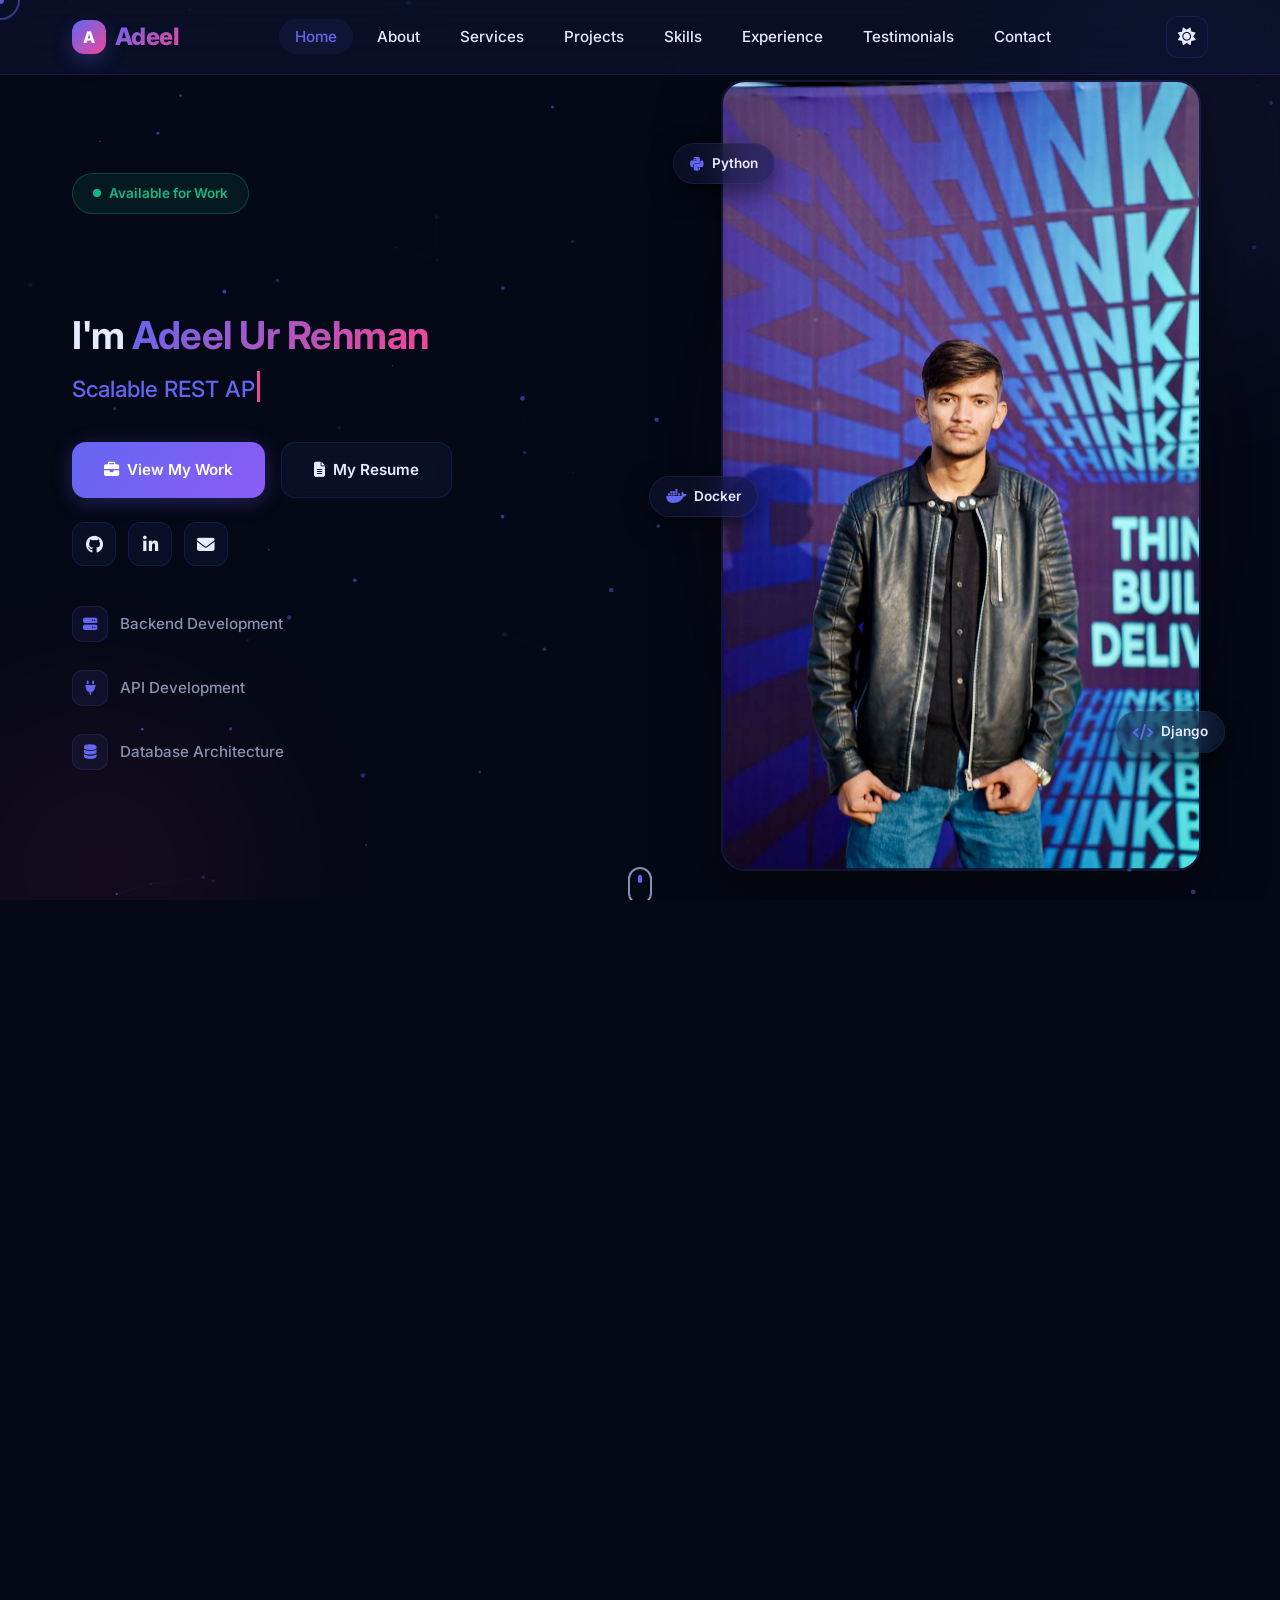
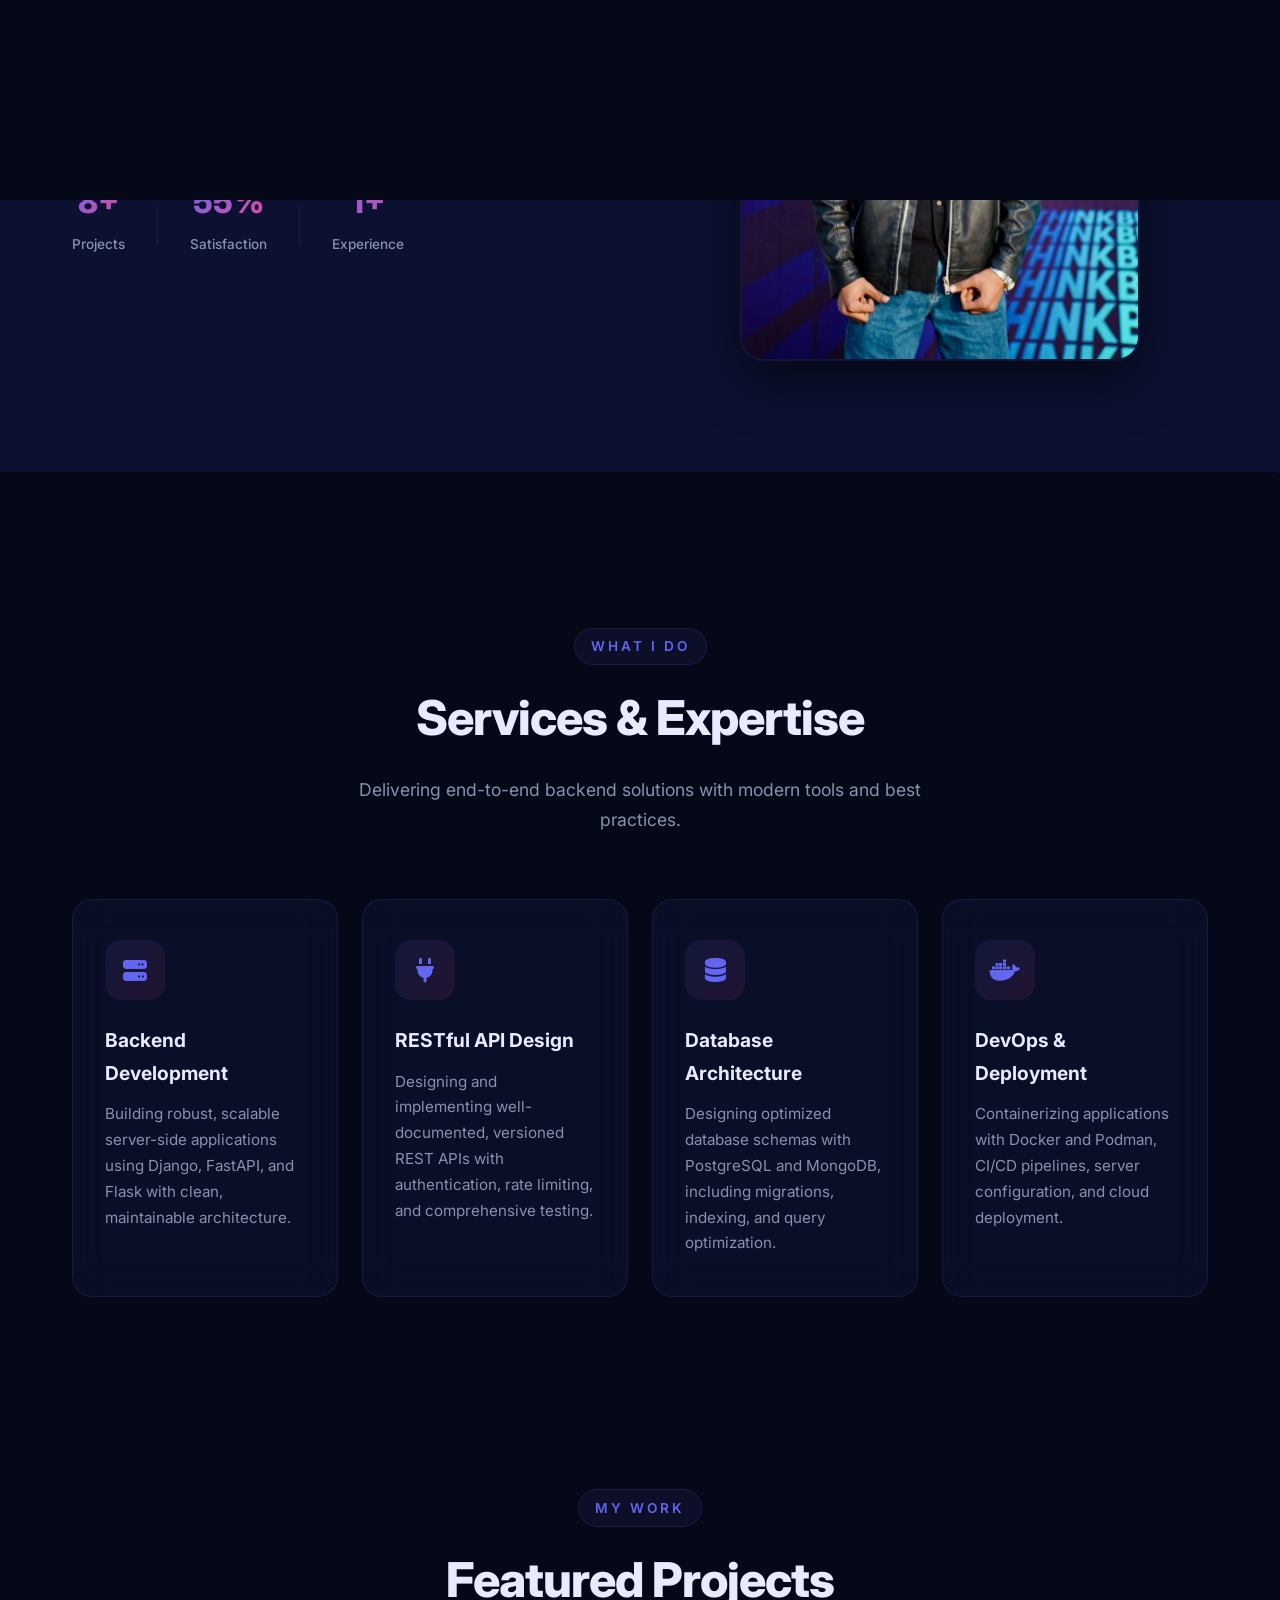
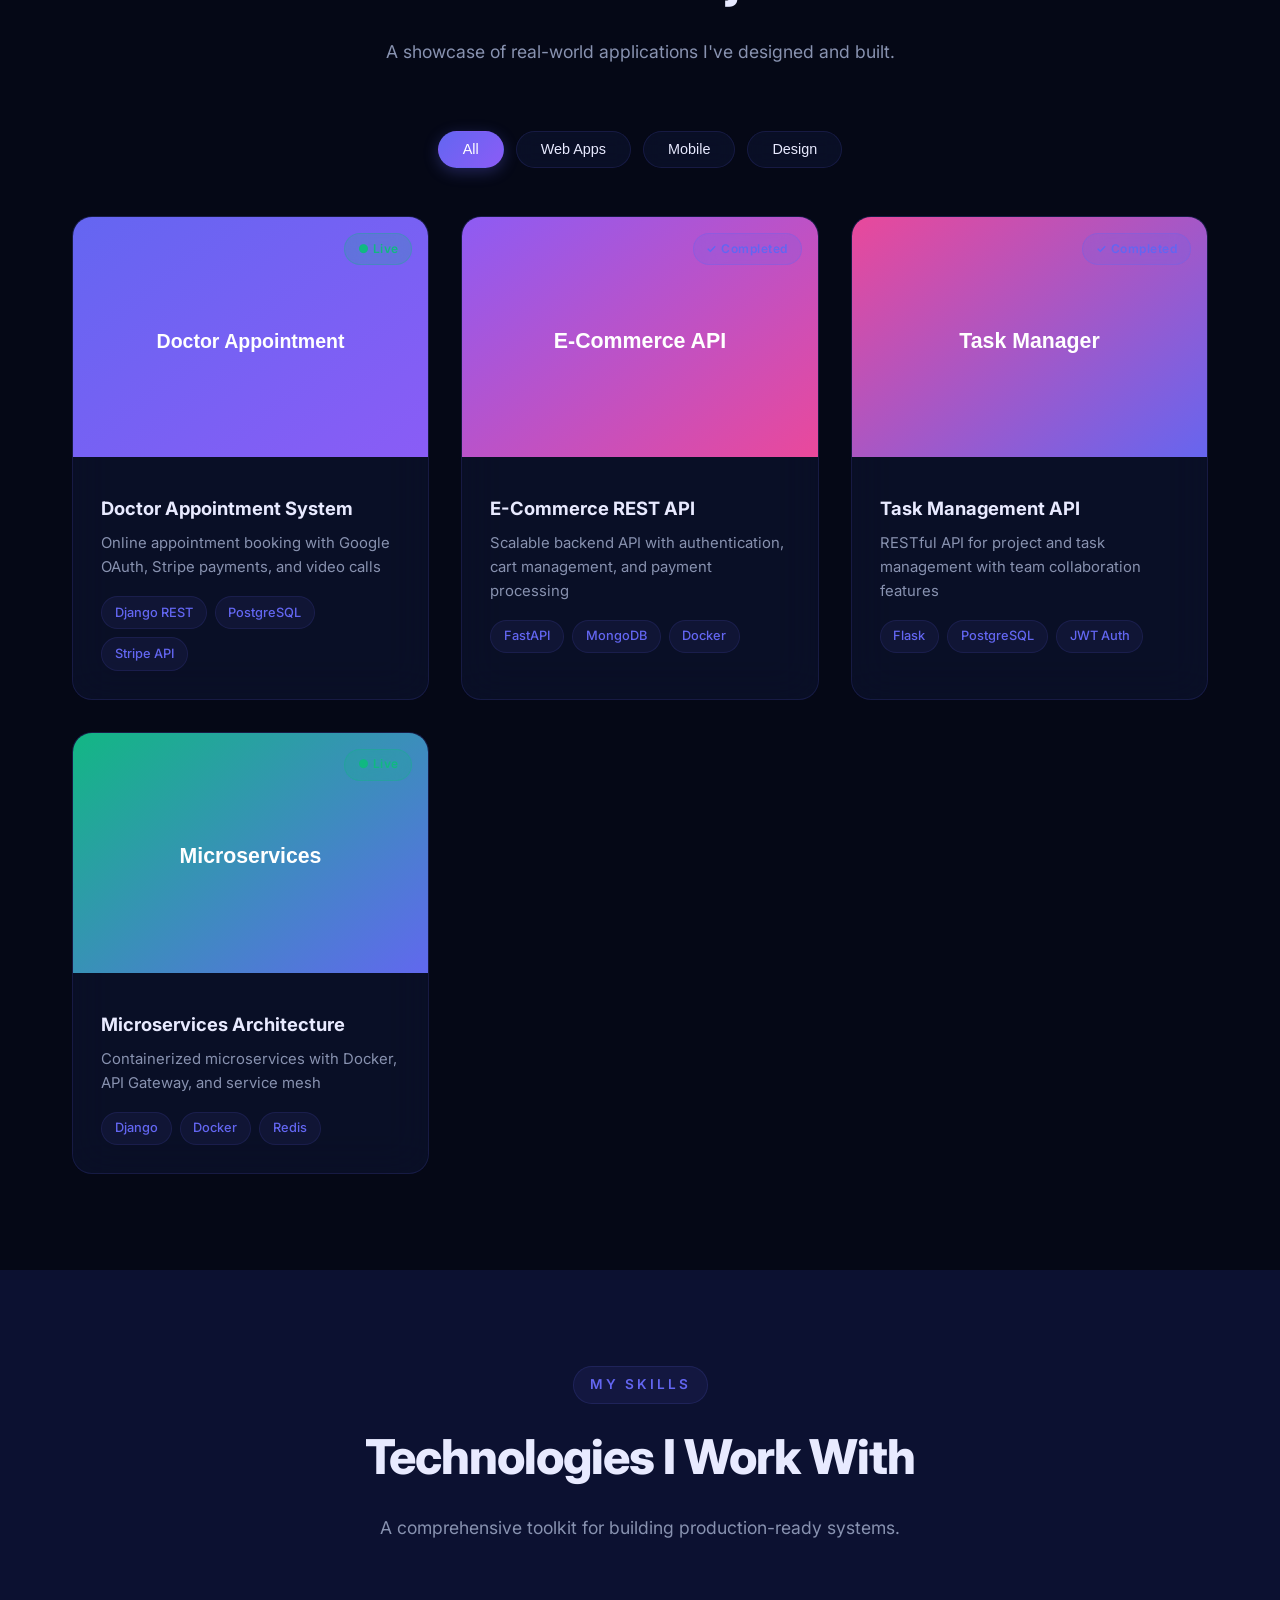
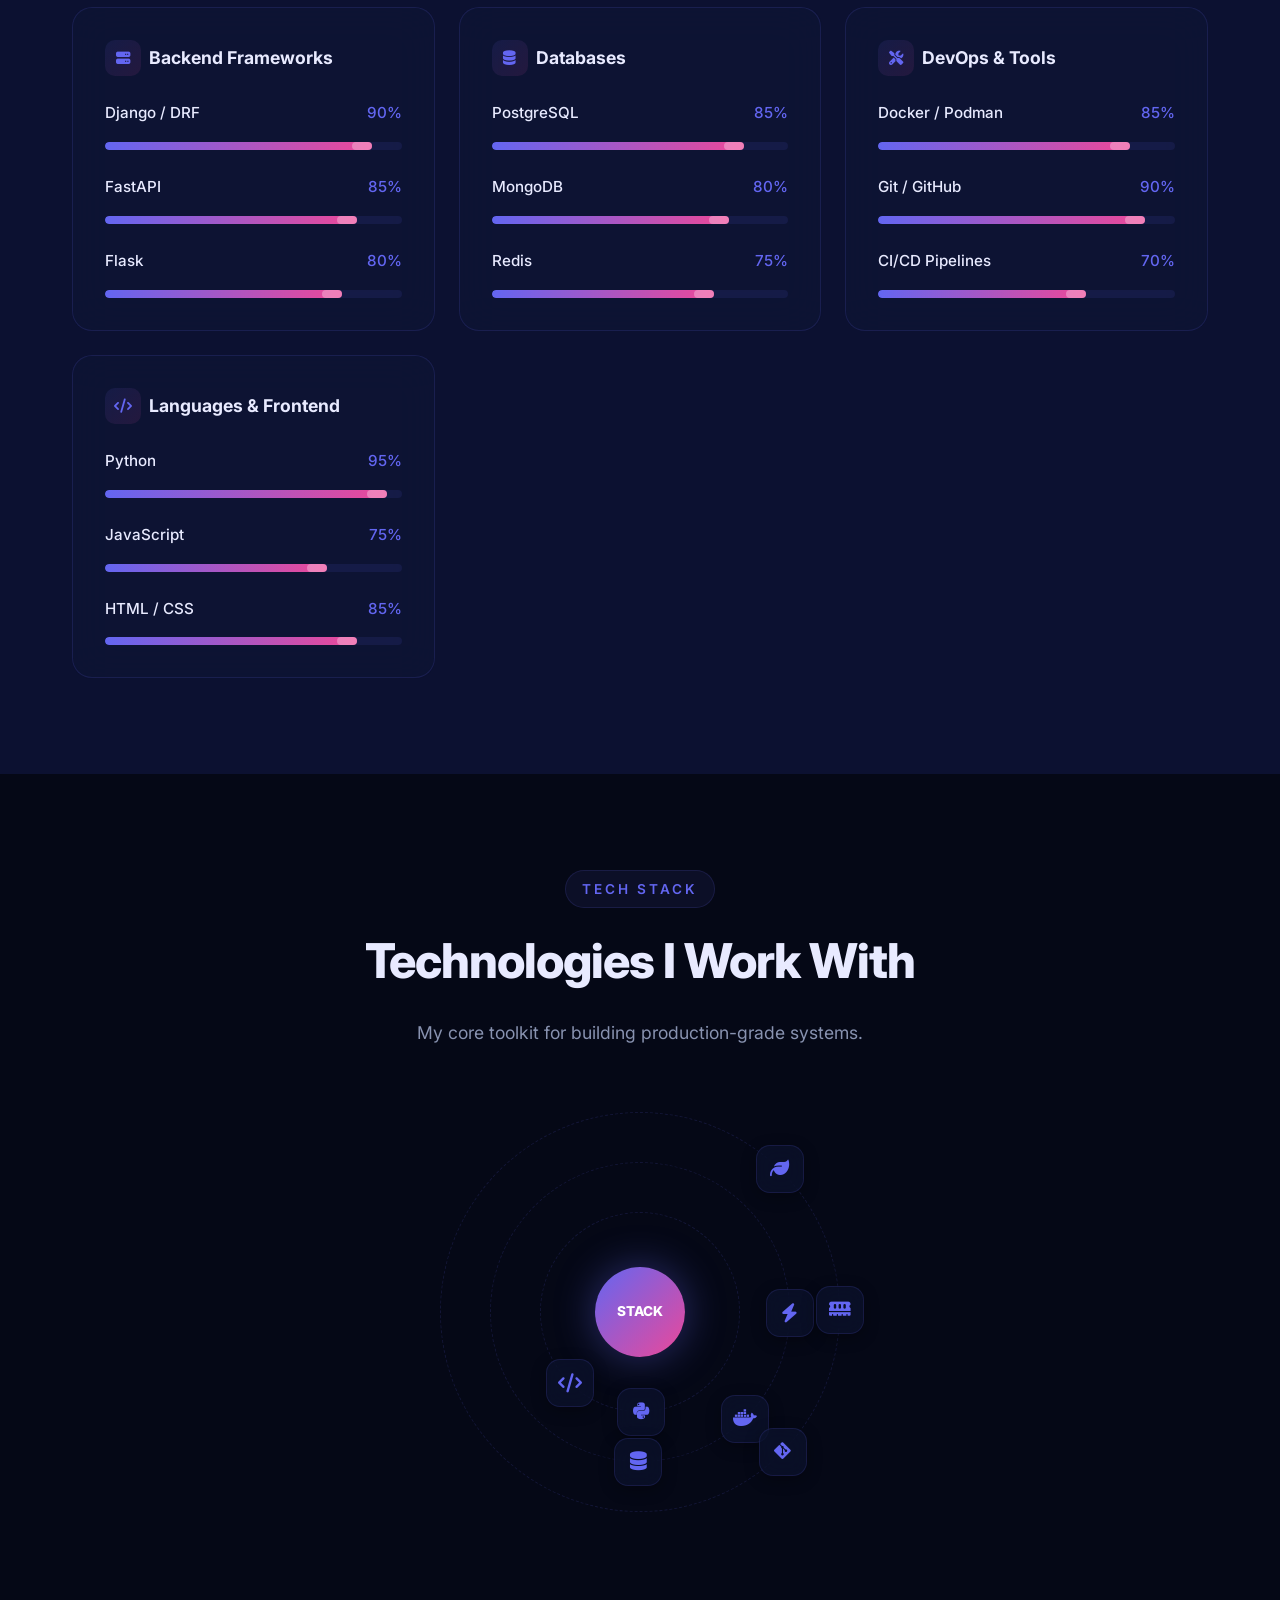
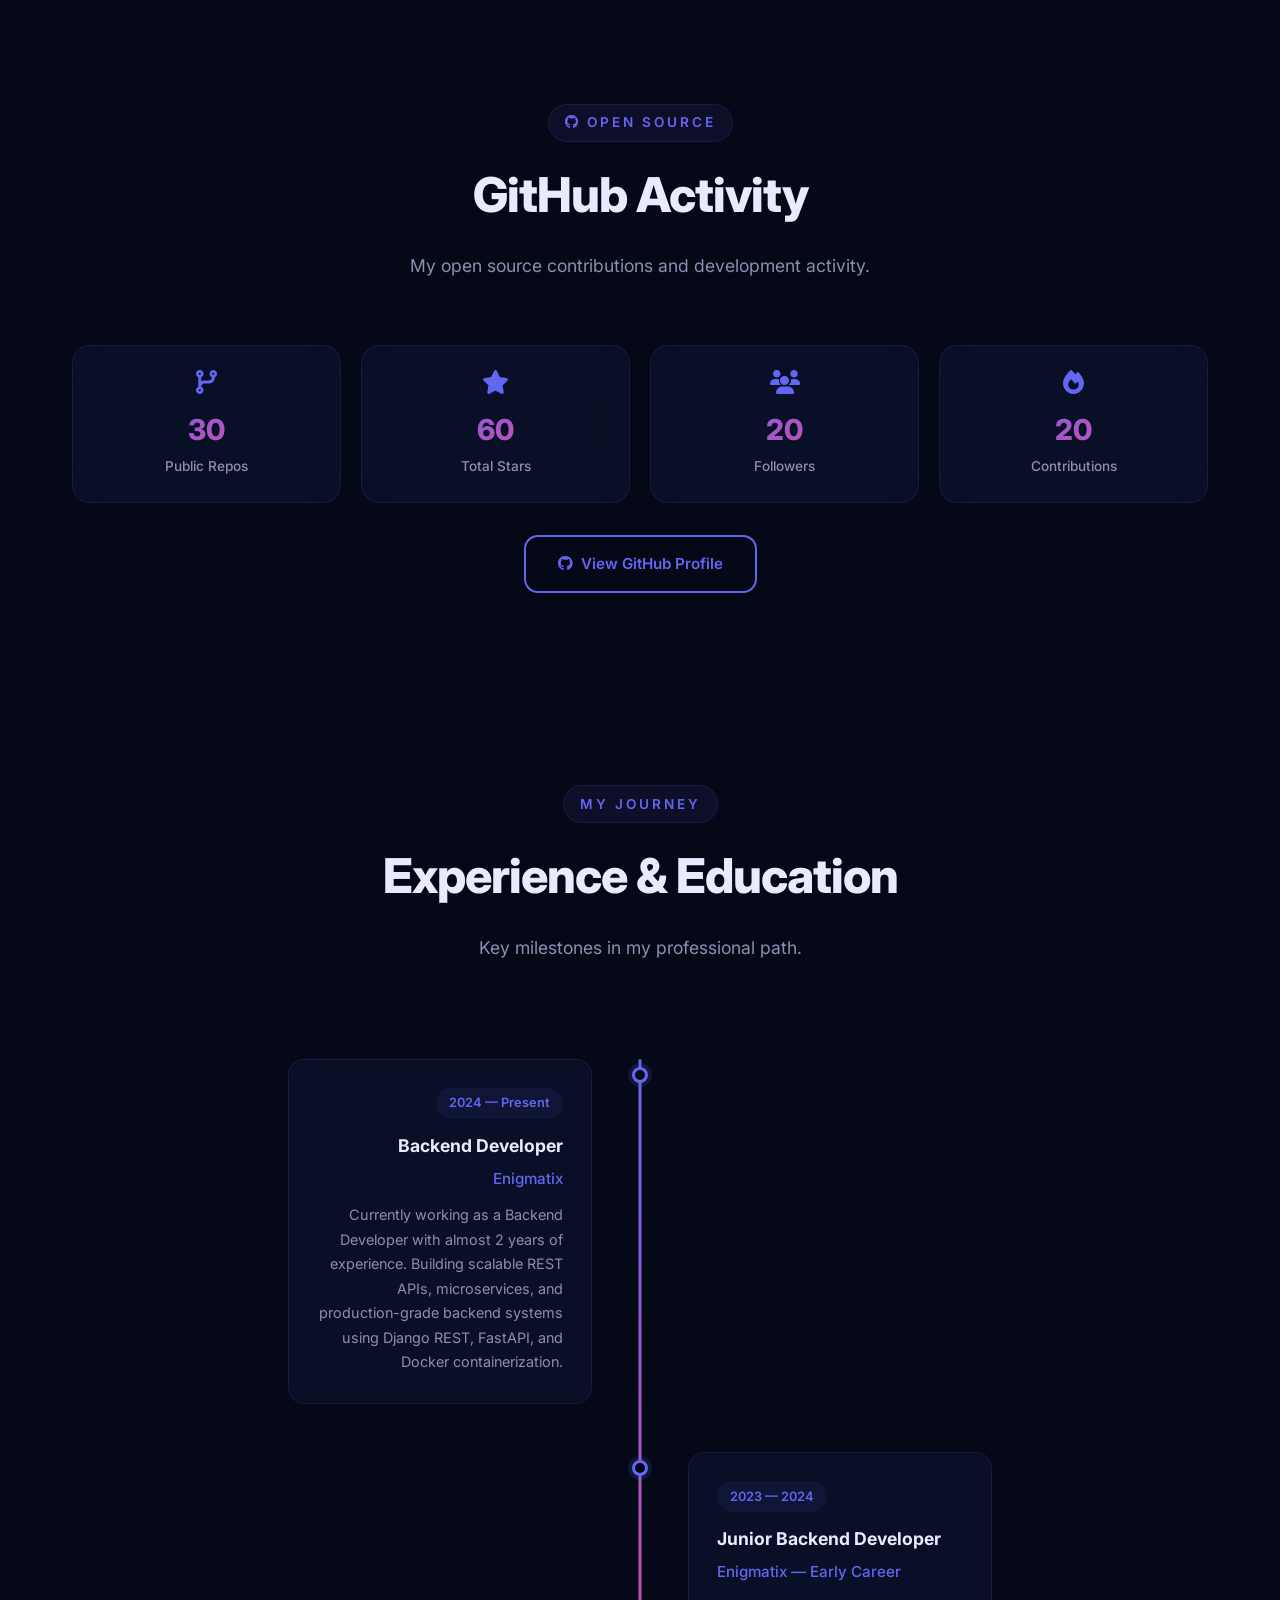
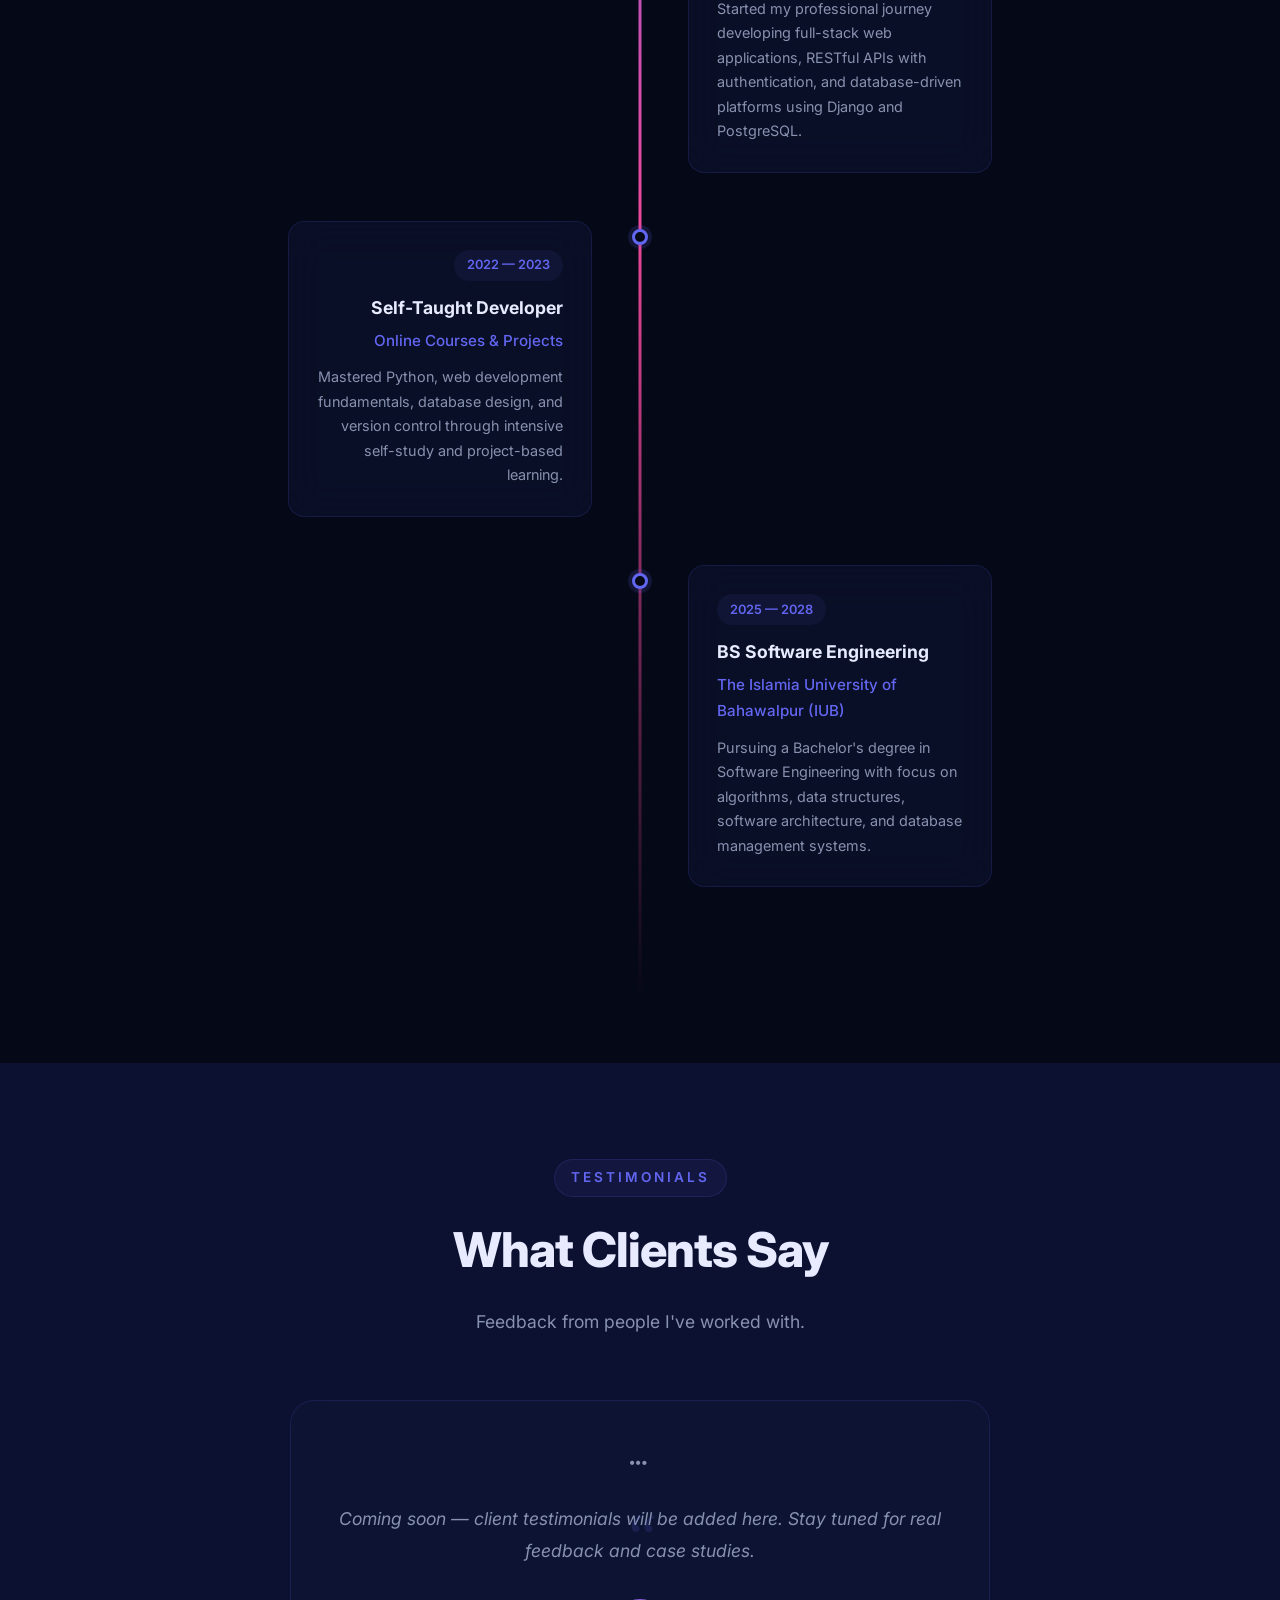
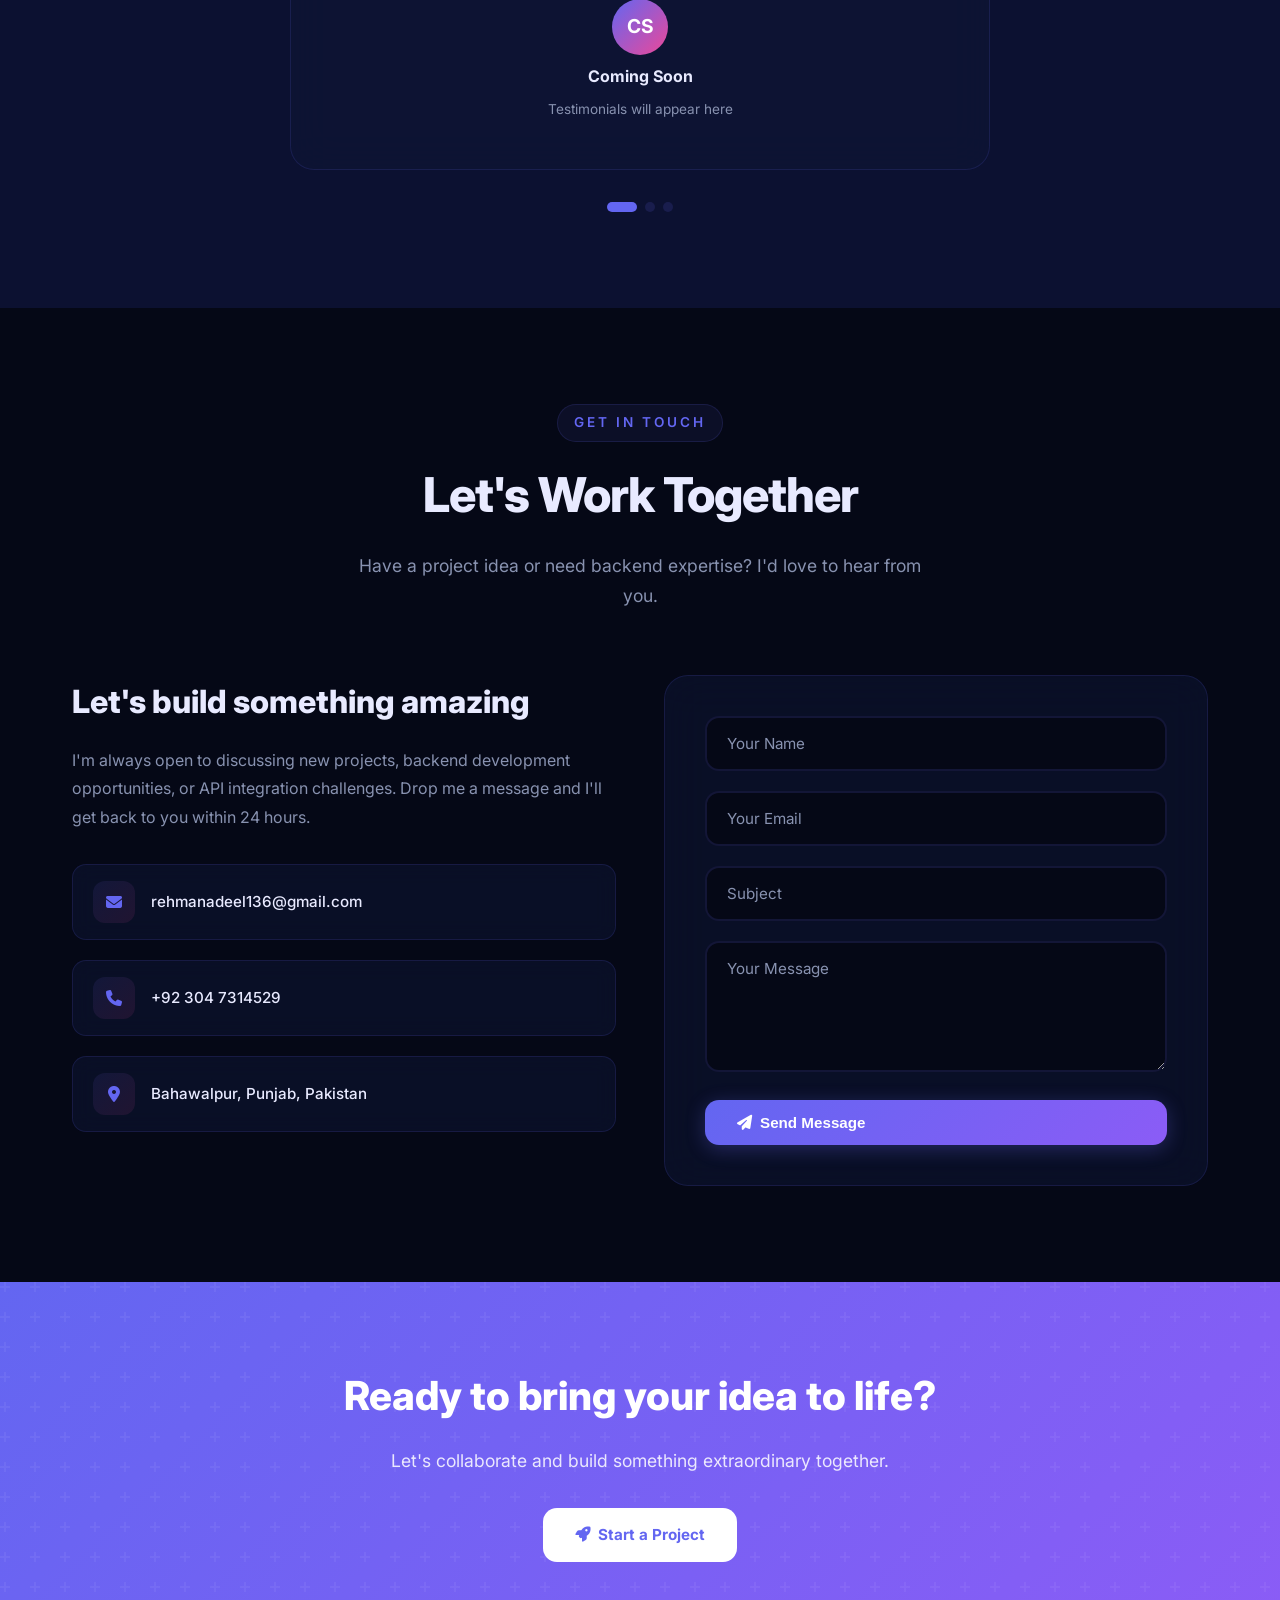
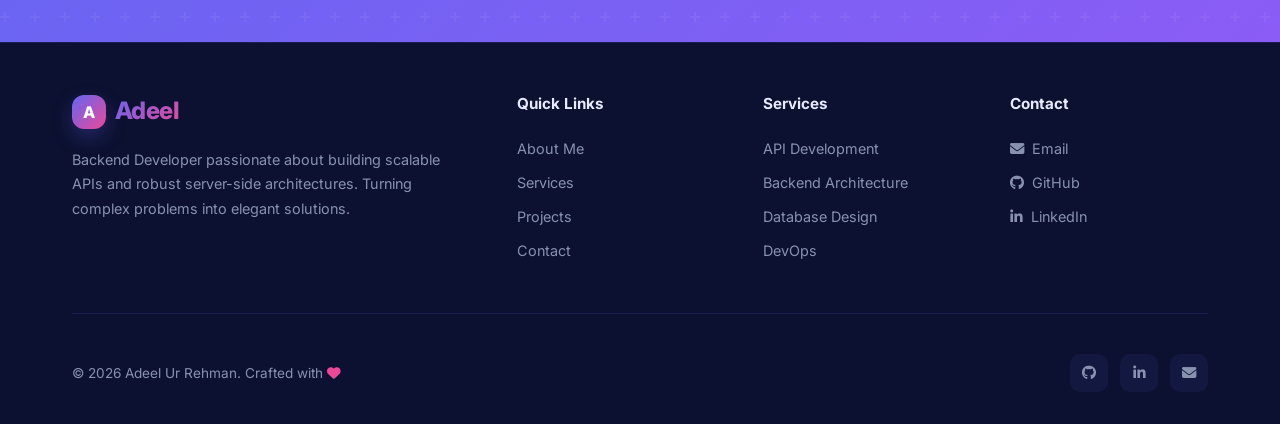
==== commit ea799eb2: "FIxes" ====
--- a/portfolio/index.html
+++ b/portfolio/index.html
@@ -82,7 +82,10 @@
     <!-- Navbar -->
     <nav class="navbar" id="navbar">
         <div class="container">
-            <a href="#" class="logo">AR.</a>
+            <a href="#" class="logo" aria-label="Adeel home">
+                <span class="logo-mark">A</span>
+                <span class="logo-text">Adeel</span>
+            </a>
             <ul class="nav-links" id="navLinks">
                 <li><a href="#home" class="active">Home</a></li>
                 <li><a href="#about">About</a></li>
@@ -578,39 +581,39 @@
             </div>
             <div class="testimonials-slider reveal">
                 <div class="testimonials-track" id="testimonialsTrack">
-                    <div class="testimonial-card">
-                        <div class="testimonial-stars">
-                            <i class="fas fa-star"></i><i class="fas fa-star"></i><i class="fas fa-star"></i><i class="fas fa-star"></i><i class="fas fa-star"></i>
-                        </div>
-                        <p class="testimonial-text">Adeel delivered an exceptional REST API for our e-commerce platform. His code was clean, well-documented, and the API performance exceeded our expectations. Highly recommended!</p>
-                        <div class="testimonial-author">
-                            <div class="testimonial-avatar">AK</div>
-                            <h4>Ahmed Khan</h4>
-                            <span>CEO, TechStart Solutions</span>
-                        </div>
-                    </div>
-                    <div class="testimonial-card">
-                        <div class="testimonial-stars">
-                            <i class="fas fa-star"></i><i class="fas fa-star"></i><i class="fas fa-star"></i><i class="fas fa-star"></i><i class="fas fa-star"></i>
-                        </div>
-                        <p class="testimonial-text">Working with Adeel was a great experience. He understood the project requirements quickly and built a robust backend system with Django that scaled perfectly for our user base.</p>
-                        <div class="testimonial-author">
-                            <div class="testimonial-avatar">SF</div>
-                            <h4>Sarah Farooq</h4>
-                            <span>Product Manager, DigiFlow</span>
-                        </div>
-                    </div>
-                    <div class="testimonial-card">
-                        <div class="testimonial-stars">
-                            <i class="fas fa-star"></i><i class="fas fa-star"></i><i class="fas fa-star"></i><i class="fas fa-star"></i><i class="fas fa-star-half-alt"></i>
-                        </div>
-                        <p class="testimonial-text">Adeel's expertise in Docker and microservices architecture helped us modernize our legacy system. He's a problem-solver who communicates well and delivers on time.</p>
-                        <div class="testimonial-author">
-                            <div class="testimonial-avatar">MR</div>
-                            <h4>Muhammad Raza</h4>
-                            <span>CTO, CloudBridge Inc.</span>
-                        </div>
-                    </div>
+                            <div class="testimonial-card">
+                                <div class="testimonial-stars" aria-hidden="true">
+                                    <i class="fas fa-ellipsis-h" style="font-size:1.2rem;color:var(--text-secondary)"></i>
+                                </div>
+                                <p class="testimonial-text">Coming soon — client testimonials will be added here. Stay tuned for real feedback and case studies.</p>
+                                <div class="testimonial-author">
+                                    <div class="testimonial-avatar">CS</div>
+                                    <h4>Coming Soon</h4>
+                                    <span>Testimonials will appear here</span>
+                                </div>
+                            </div>
+                            <div class="testimonial-card">
+                                <div class="testimonial-stars" aria-hidden="true">
+                                    <i class="fas fa-ellipsis-h" style="font-size:1.2rem;color:var(--text-secondary)"></i>
+                                </div>
+                                <p class="testimonial-text">Coming soon — client testimonials will be added here. Stay tuned for real feedback and case studies.</p>
+                                <div class="testimonial-author">
+                                    <div class="testimonial-avatar">CS</div>
+                                    <h4>Coming Soon</h4>
+                                    <span>Testimonials will appear here</span>
+                                </div>
+                            </div>
+                            <div class="testimonial-card">
+                                <div class="testimonial-stars" aria-hidden="true">
+                                    <i class="fas fa-ellipsis-h" style="font-size:1.2rem;color:var(--text-secondary)"></i>
+                                </div>
+                                <p class="testimonial-text">Coming soon — client testimonials will be added here. Stay tuned for real feedback and case studies.</p>
+                                <div class="testimonial-author">
+                                    <div class="testimonial-avatar">CS</div>
+                                    <h4>Coming Soon</h4>
+                                    <span>Testimonials will appear here</span>
+                                </div>
+                            </div>
                 </div>
                 <div class="testimonial-dots" id="testimonialDots">
                     <button class="testimonial-dot active" data-index="0"></button>
@@ -681,7 +684,10 @@
         <div class="container">
             <div class="footer-grid">
                 <div class="footer-about">
-                    <a href="#" class="logo">AR.</a>
+                    <a href="#" class="logo" aria-label="Adeel home">
+                        <span class="logo-mark">A</span>
+                        <span class="logo-text">Adeel</span>
+                    </a>
                     <p>Backend Developer passionate about building scalable APIs and robust server-side architectures. Turning complex problems into elegant solutions.</p>
                 </div>
                 <div class="footer-col">
@@ -722,6 +728,8 @@
         </div>
     </footer>
 
+    <!-- Optional: define GitHub username used by script.js; change if you want real data -->
+    <script>window.GITHUB_USERNAME = 'ADEEL-HUB-ART';</script>
     <script>
         (function () {
             var version = encodeURIComponent(document.lastModified || Date.now().toString());
--- a/portfolio/style.css
+++ b/portfolio/style.css
@@ -176,14 +176,33 @@
     padding: 1rem 2rem;
 }
 .logo {
+    display: inline-flex;
+    align-items: center;
+    gap: 0.55rem;
+    text-decoration: none;
+    letter-spacing: -0.5px;
+    font-weight: 800;
+    white-space: nowrap;
+}
+.logo-mark {
+    width: 34px;
+    height: 34px;
+    display: inline-flex;
+    align-items: center;
+    justify-content: center;
+    border-radius: 12px;
+    background: linear-gradient(135deg, var(--primary), var(--accent));
+    color: white;
+    font-size: 1rem;
+    line-height: 1;
+    box-shadow: 0 8px 20px rgba(var(--primary-rgb), 0.28);
+}
+.logo-text {
     font-size: 1.5rem;
-    font-weight: 800;
     background: linear-gradient(135deg, var(--primary), var(--accent));
     -webkit-background-clip: text;
     -webkit-text-fill-color: transparent;
     background-clip: text;
-    text-decoration: none;
-    letter-spacing: -0.5px;
 }
 .nav-links {
     display: flex;
@@ -1403,7 +1422,7 @@
     padding-bottom: 2.5rem;
     border-bottom: 1px solid var(--border);
 }
-.footer-about .logo { display: inline-block; margin-bottom: 1rem; }
+.footer-about .logo { display: inline-flex; margin-bottom: 1rem; }
 .footer-about p { color: var(--text-secondary); font-size: 0.9rem; line-height: 1.7; }
 .footer-col h4 {
     font-size: 0.95rem;
